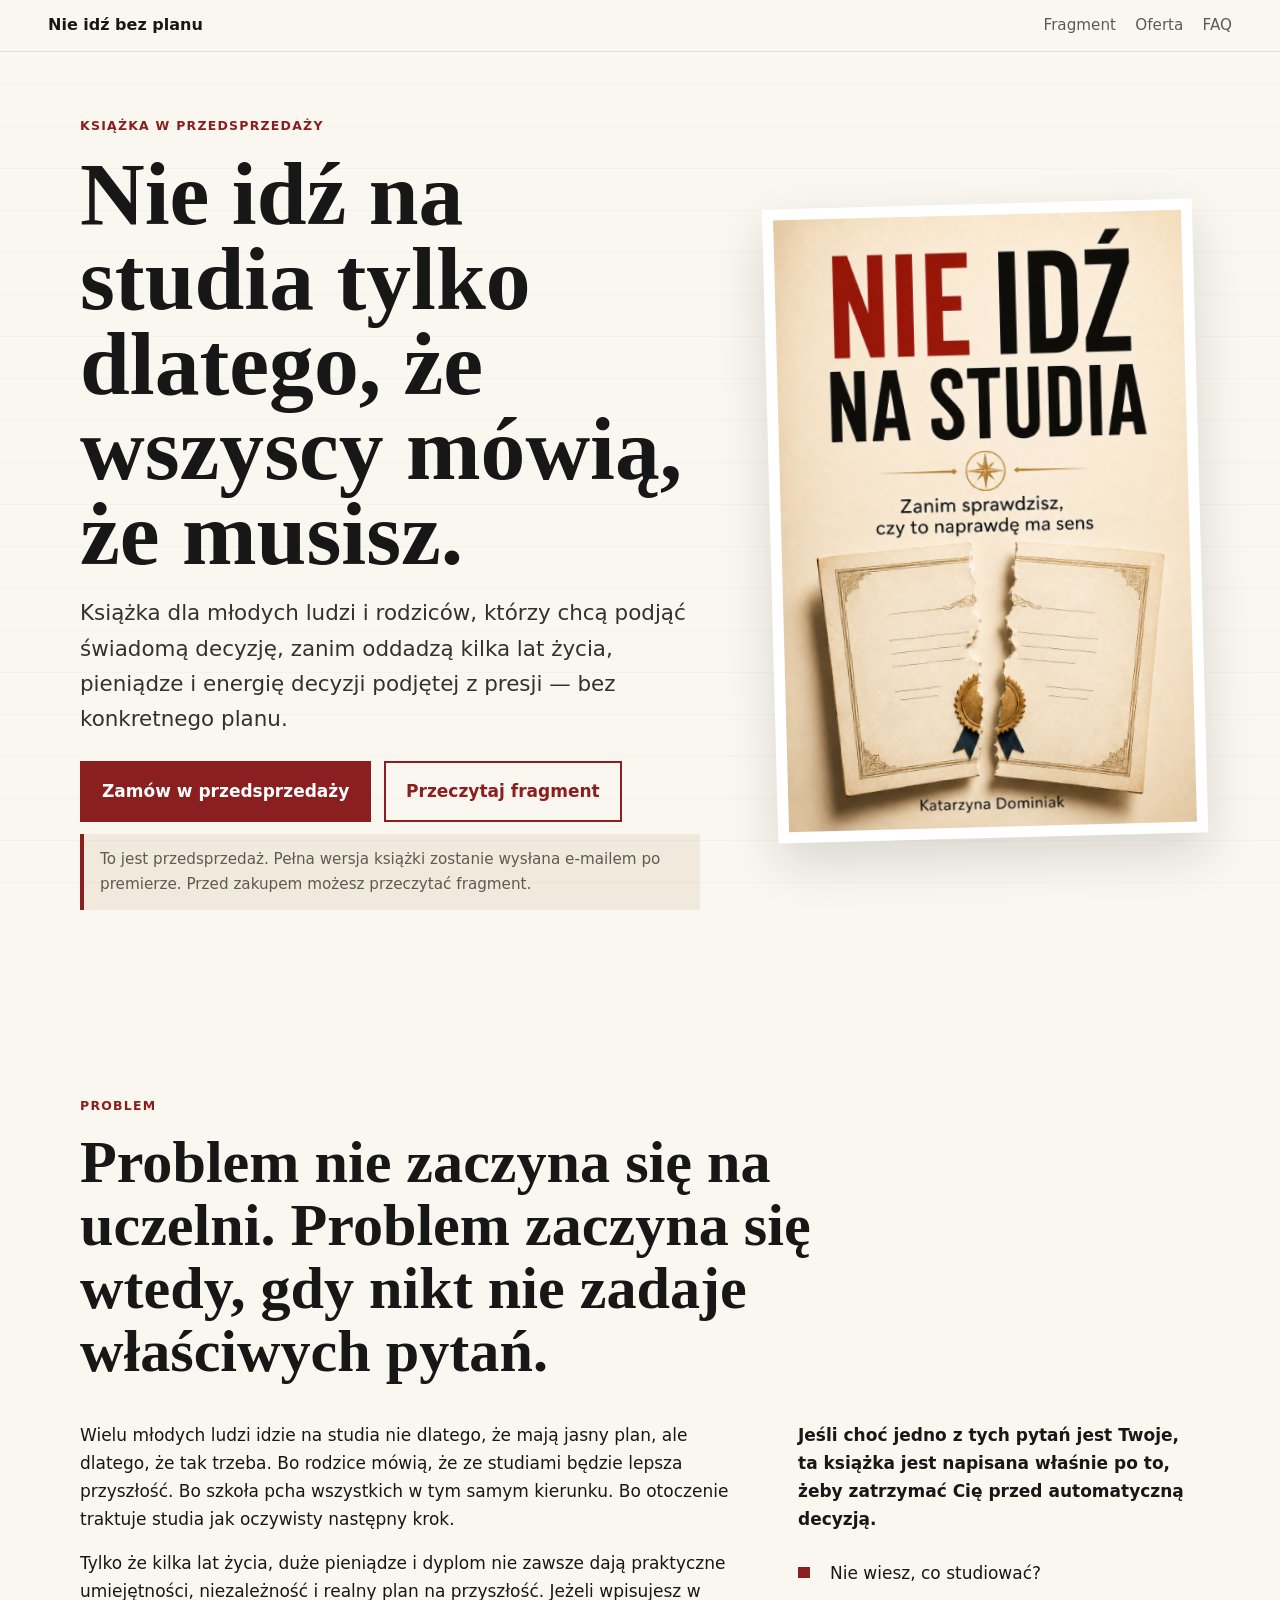
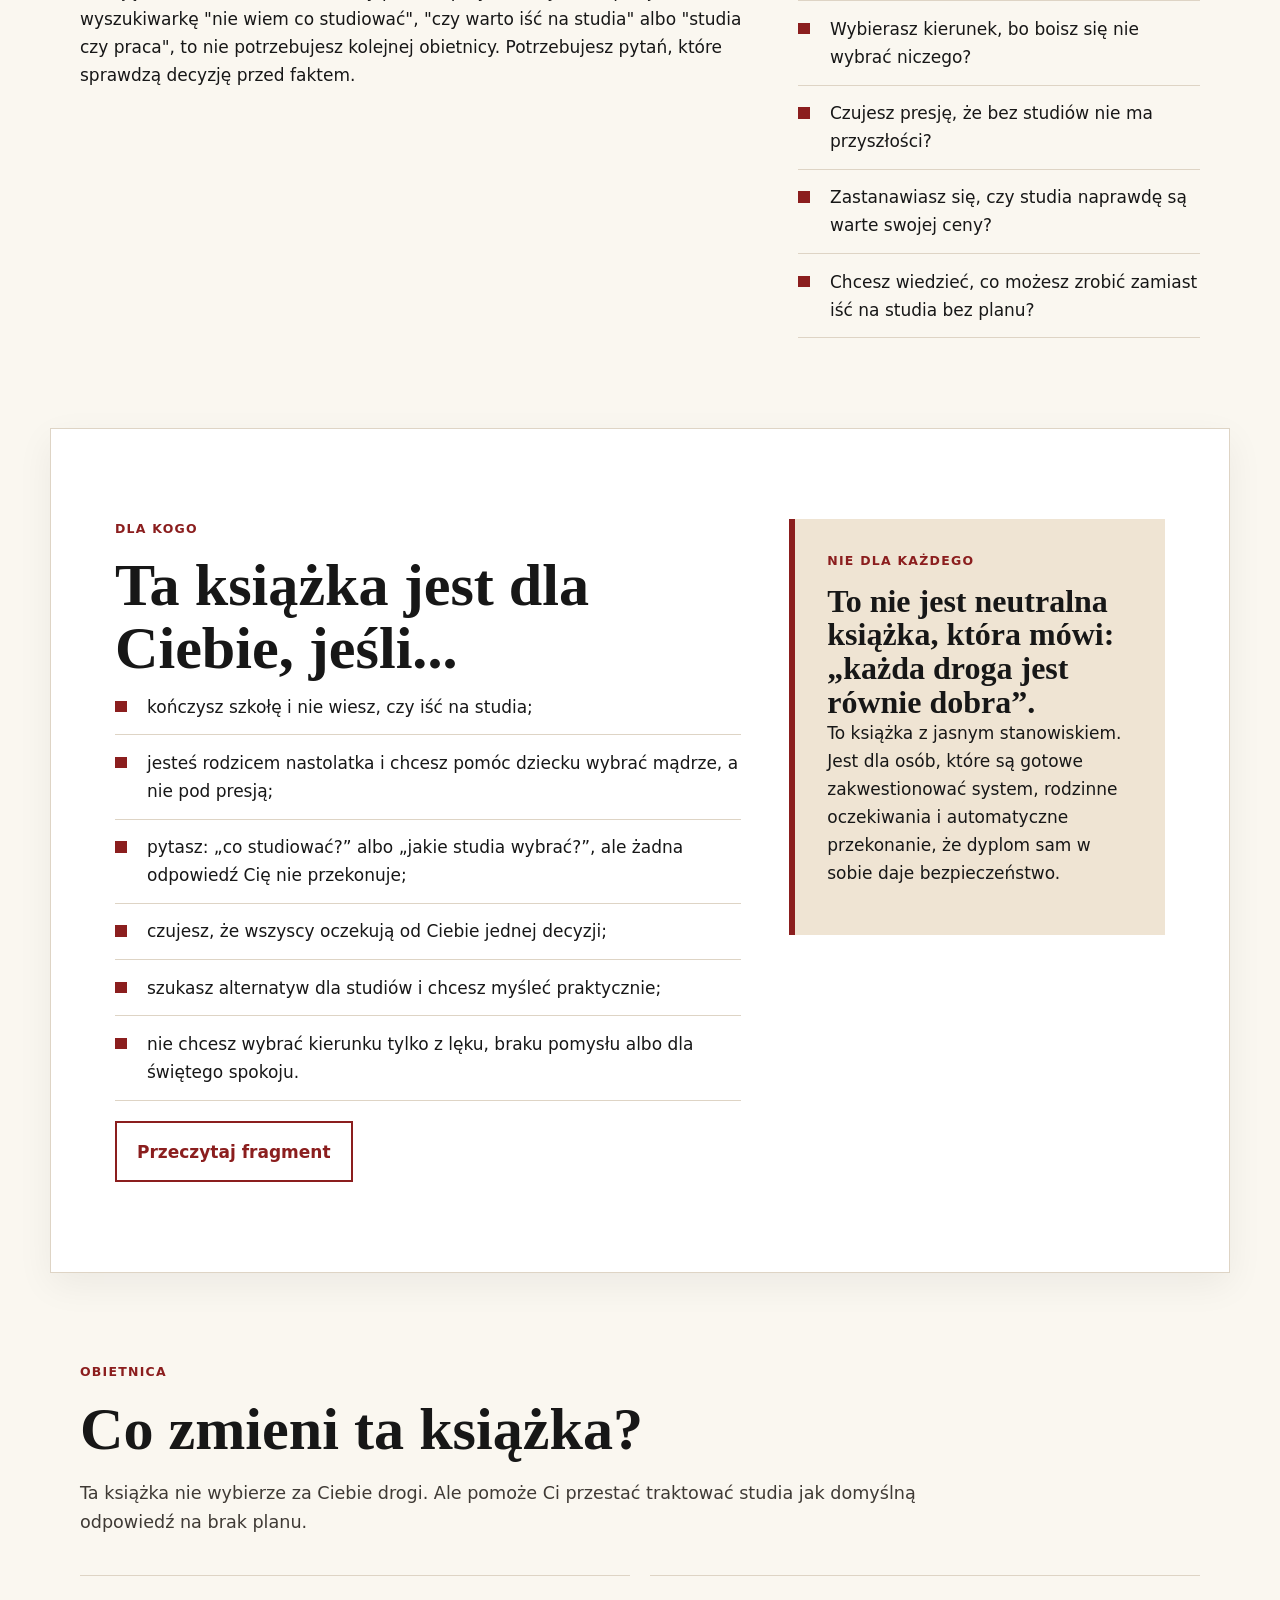
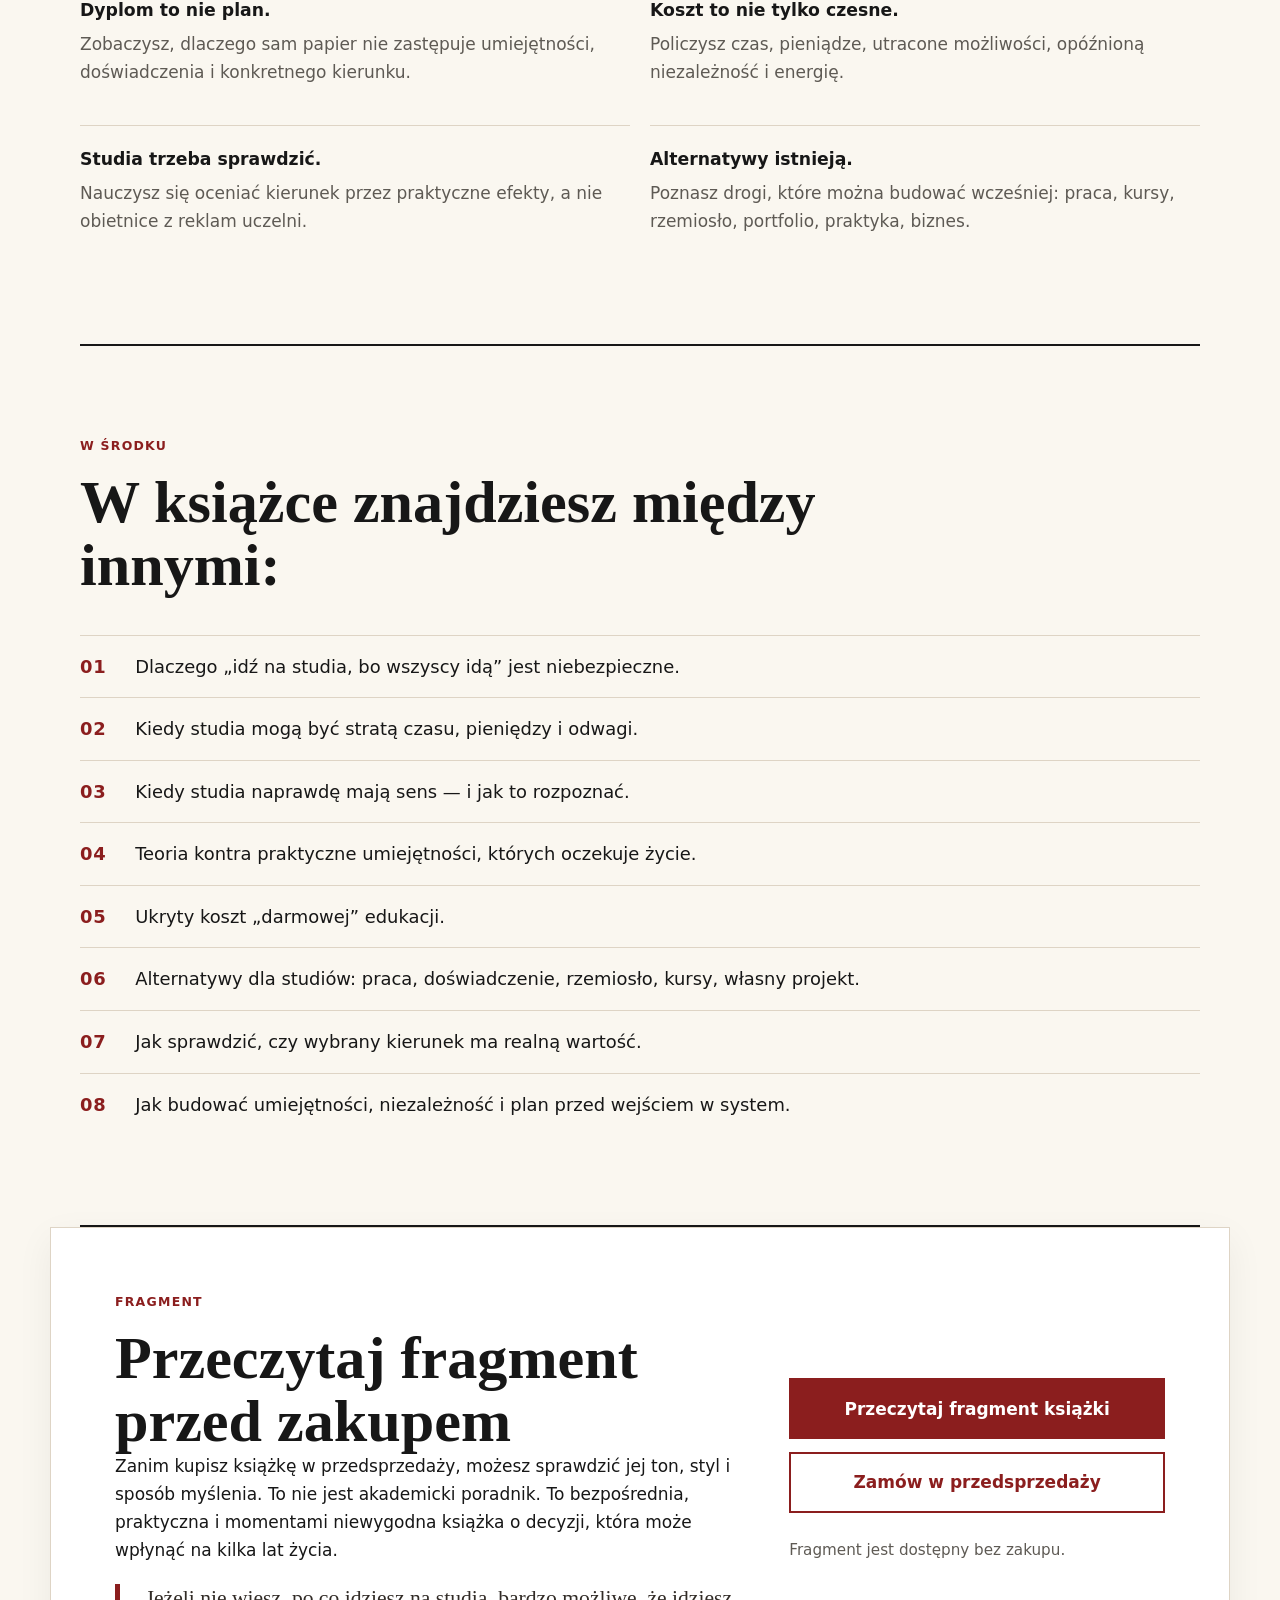
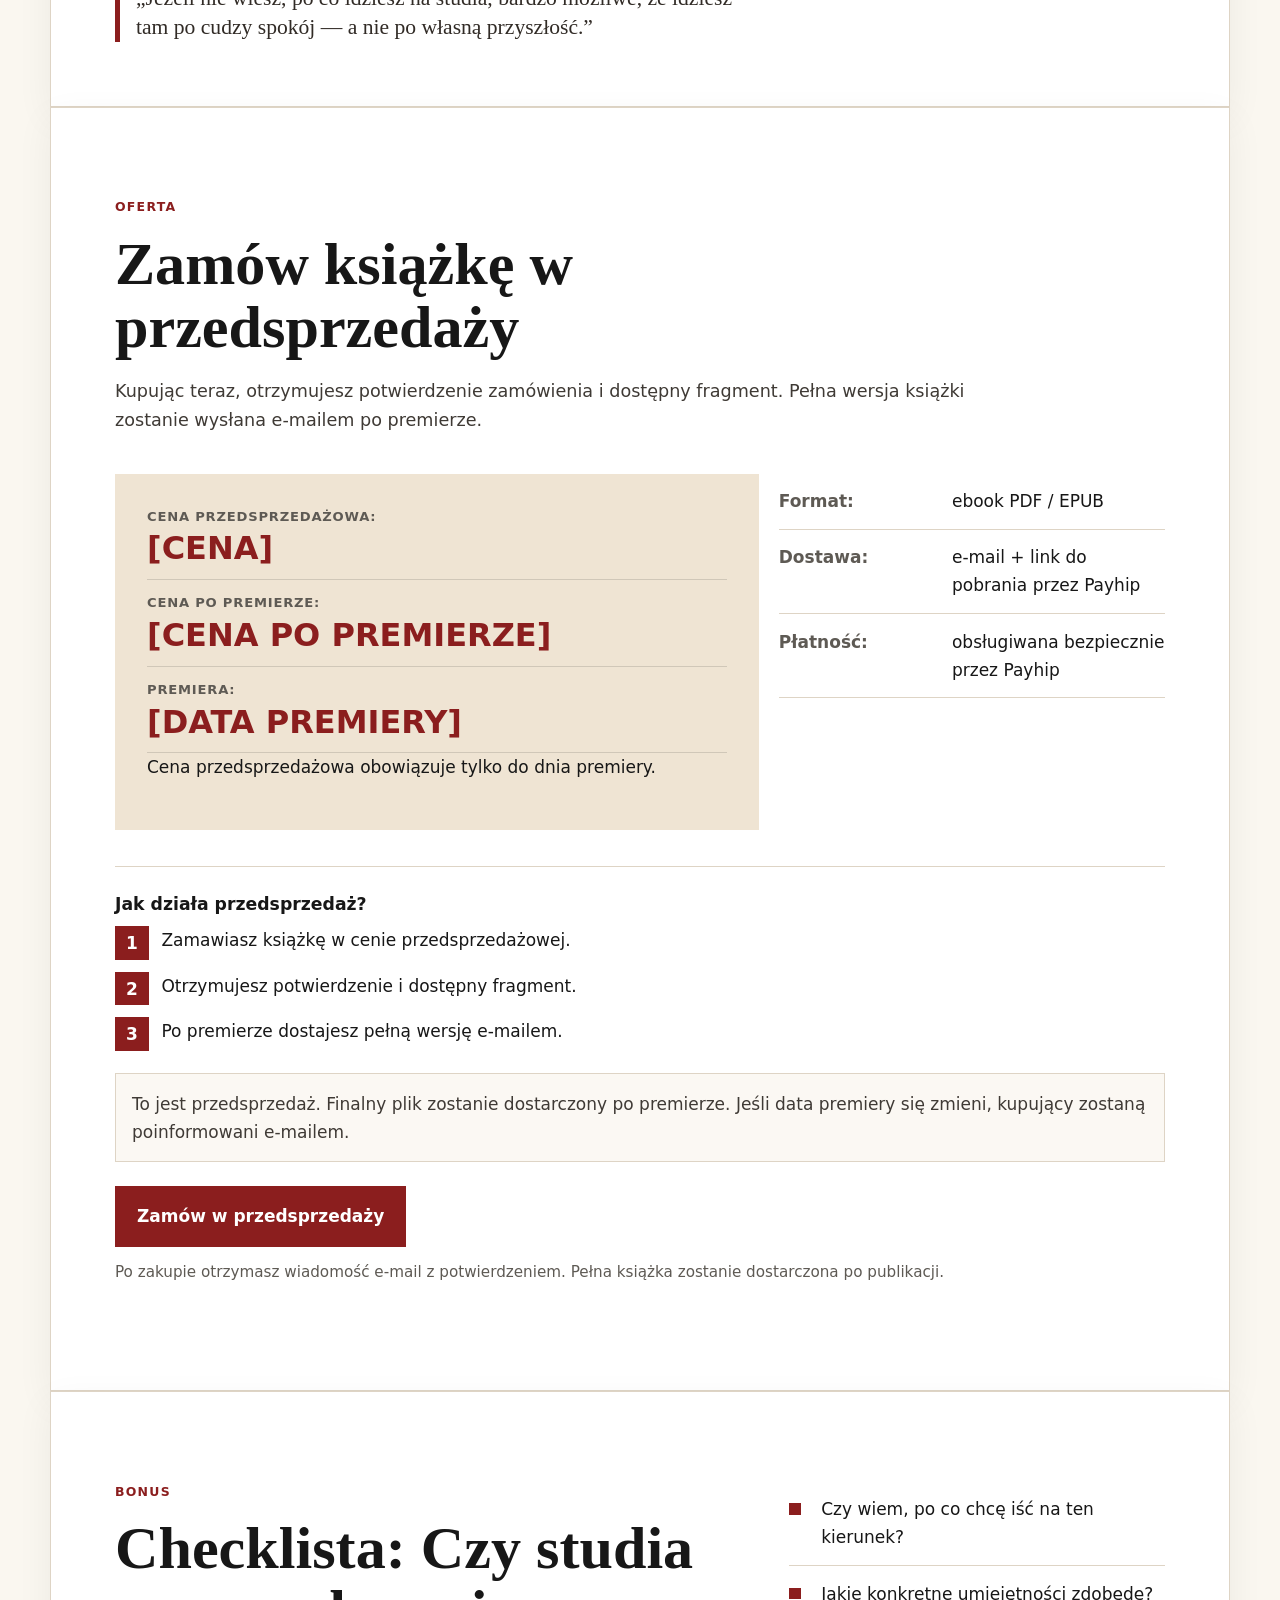
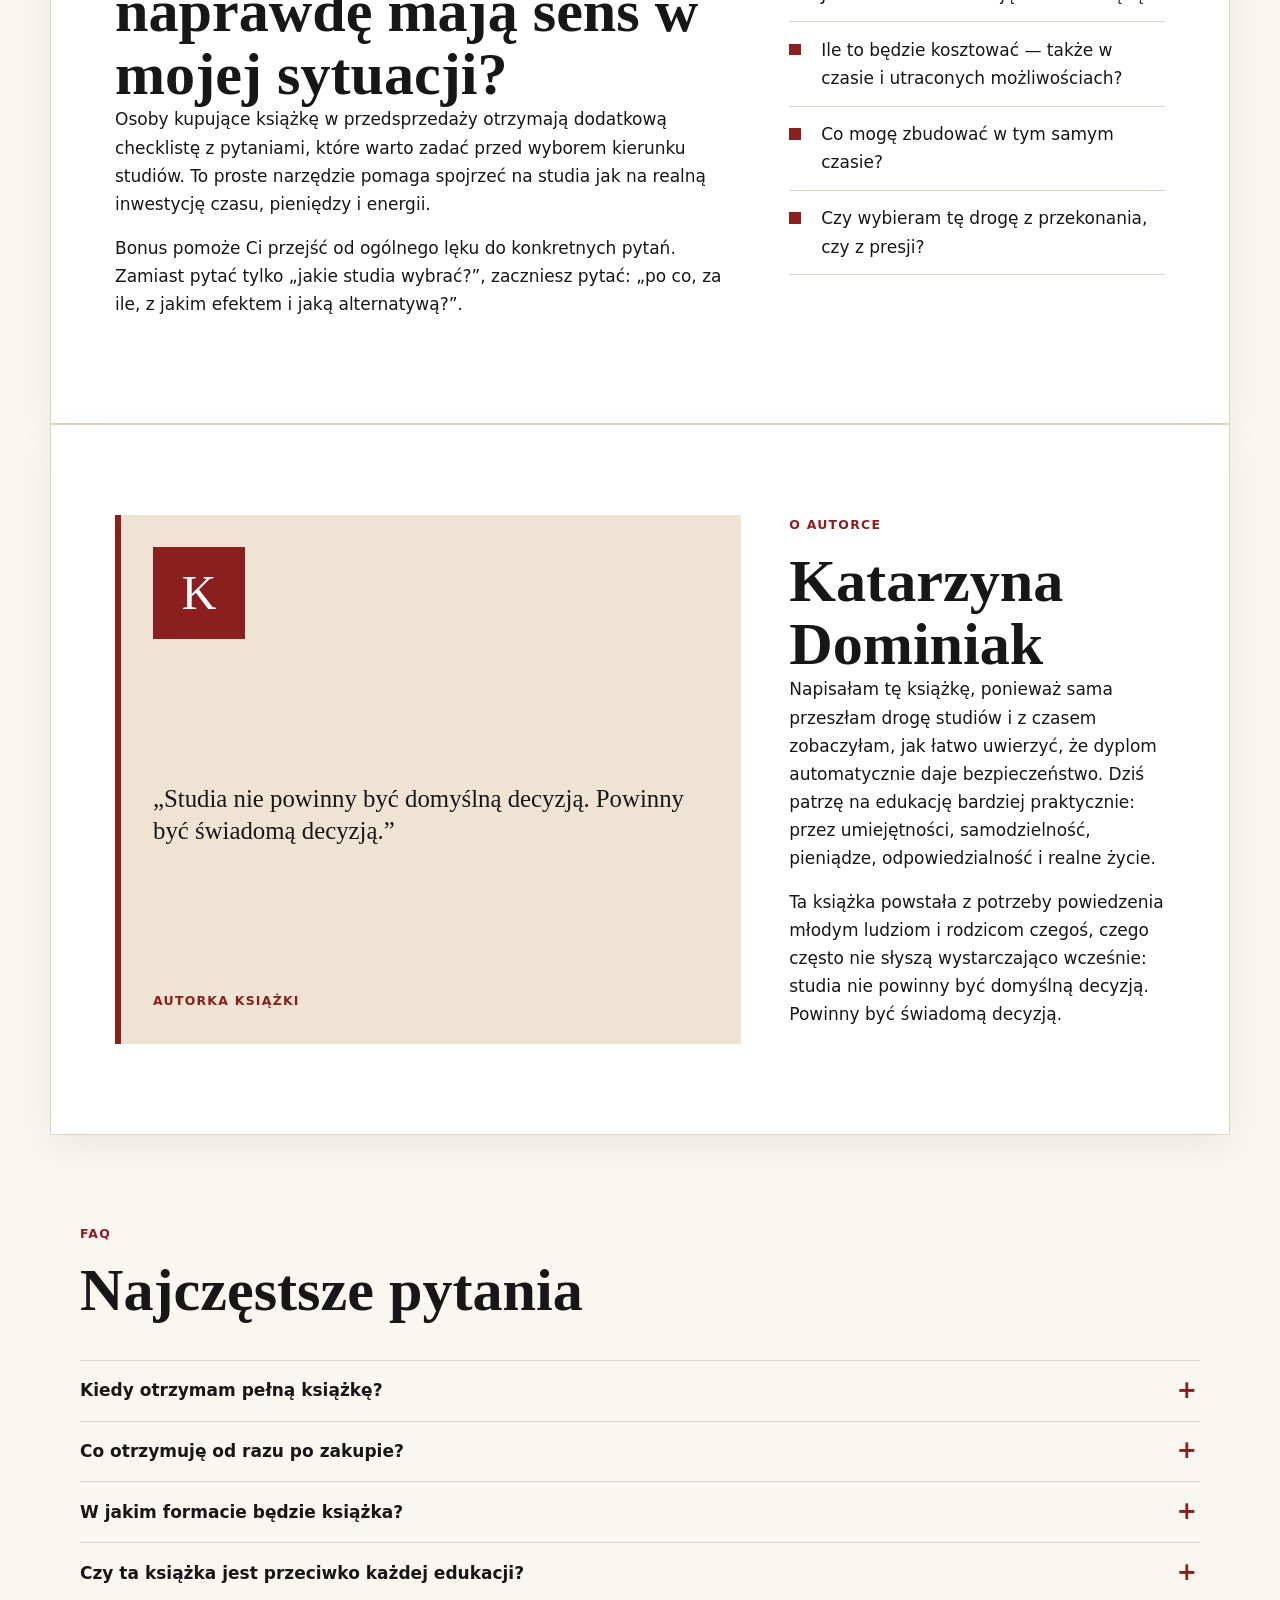
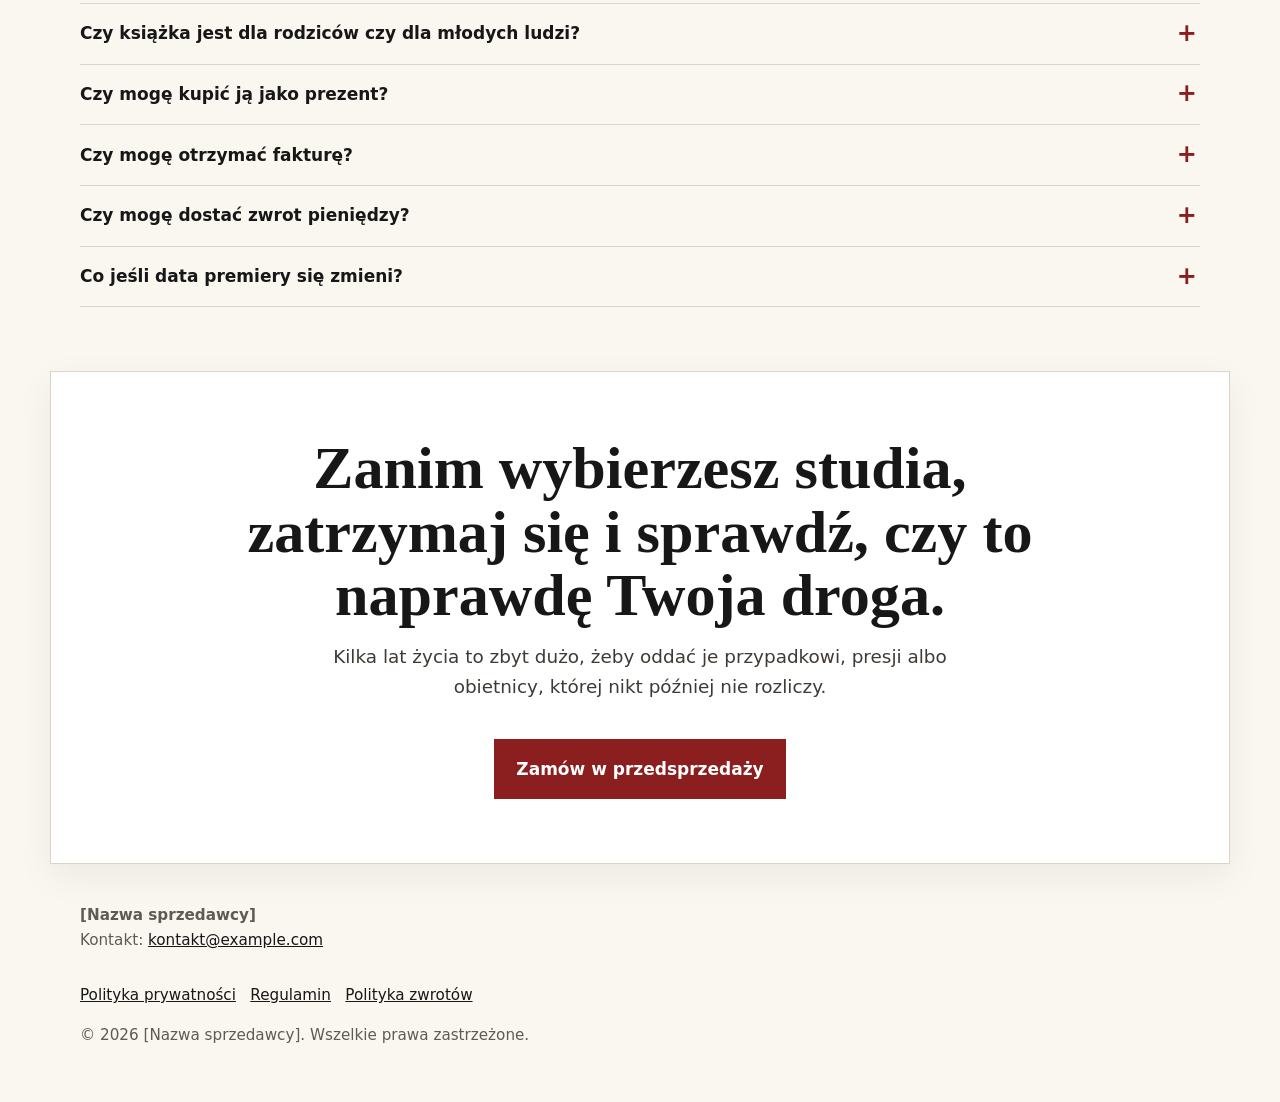
==== index.html @ 85f53e17 "Initial commit" ====
<!doctype html>
<html lang="pl">
  <head>
    <meta charset="utf-8">
    <meta name="viewport" content="width=device-width, initial-scale=1">
    <title>Nie idź na studia bez planu — książka dla maturzystów, młodych ludzi i rodziców</title>
    <meta name="description" content="Książka dla osób, które zastanawiają się, czy warto iść na studia, co studiować i jak nie podjąć decyzji pod presją. Przeczytaj fragment i zamów w przedsprzedaży.">
    <meta name="keywords" content="czy warto iść na studia, czy studia mają sens, nie idź na studia, co studiować, nie wiem co studiować, alternatywy dla studiów, studia czy praca, książka dla maturzysty, książka dla rodziców nastolatka, wybór studiów, presja na studia">
    <meta property="og:type" content="website">
    <meta property="og:title" content="Nie idź na studia tylko dlatego, że wszyscy mówią, że musisz.">
    <meta property="og:description" content="Przedsprzedaż książki o świadomym wyborze studiów, praktycznych umiejętnościach, kosztach i alternatywach.">
    <meta property="og:image" content="assets/social-preview-placeholder.svg">
    <meta property="og:locale" content="pl_PL">
    <meta name="twitter:card" content="summary_large_image">
    <meta name="twitter:title" content="Nie idź na studia bez planu">
    <meta name="twitter:description" content="Książka dla osób, które nie wiedzą, co studiować, i chcą podjąć świadomą decyzję.">
    <meta name="twitter:image" content="assets/social-preview-placeholder.svg">
    <link rel="stylesheet" href="styles.css">
  </head>
  <body>
    <header class="site-header" aria-label="Główna nawigacja">
      <a class="brand" href="#top">Nie idź bez planu</a>
      <nav class="nav">
        <a href="#fragment">Fragment</a>
        <a href="#oferta">Oferta</a>
        <a href="#faq">FAQ</a>
      </nav>
    </header>

    <main id="top">
      <section class="hero section">
        <div class="hero__content">
          <p class="eyebrow">Książka w przedsprzedaży</p>
          <h1>Nie idź na studia tylko dlatego, że wszyscy mówią, że musisz.</h1>
          <p class="hero__lead">Książka dla młodych ludzi i rodziców, którzy chcą podjąć świadomą decyzję, zanim oddadzą kilka lat życia, pieniądze i energię decyzji podjętej z presji — bez konkretnego planu.</p>
          <div class="button-row">
            <a class="button button--primary" href="https://payhip.com/b/IubtB" target="_blank" rel="noopener noreferrer">Zamów w przedsprzedaży</a>
            <a class="button button--secondary" href="assets/preview-placeholder.txt">Przeczytaj fragment</a>
          </div>
          <p class="small-note hero-note">To jest przedsprzedaż. Pełna wersja książki zostanie wysłana e-mailem po premierze. Przed zakupem możesz przeczytać fragment.</p>
        </div>
        <div class="hero__cover" aria-label="Okładka książki">
          <img src="resources/cover.png" alt="Okładka książki Nie idź na studia bez planu" width="520" height="720">
        </div>
      </section>

      <section class="section problem">
        <div class="section-heading">
          <p class="eyebrow">Problem</p>
          <h2>Problem nie zaczyna się na uczelni. Problem zaczyna się wtedy, gdy nikt nie zadaje właściwych pytań.</h2>
        </div>
        <div class="two-column">
          <div>
            <p>Wielu młodych ludzi idzie na studia nie dlatego, że mają jasny plan, ale dlatego, że tak trzeba. Bo rodzice mówią, że ze studiami będzie lepsza przyszłość. Bo szkoła pcha wszystkich w tym samym kierunku. Bo otoczenie traktuje studia jak oczywisty następny krok.</p>
            <p>Tylko że kilka lat życia, duże pieniądze i dyplom nie zawsze dają praktyczne umiejętności, niezależność i realny plan na przyszłość. Jeżeli wpisujesz w wyszukiwarkę "nie wiem co studiować", "czy warto iść na studia" albo "studia czy praca", to nie potrzebujesz kolejnej obietnicy. Potrzebujesz pytań, które sprawdzą decyzję przed faktem.</p>
          </div>
          <div class="question-panel">
            <p>Jeśli choć jedno z tych pytań jest Twoje, ta książka jest napisana właśnie po to, żeby zatrzymać Cię przed automatyczną decyzją.</p>
            <ul class="check-list">
              <li>Nie wiesz, co studiować?</li>
              <li>Wybierasz kierunek, bo boisz się nie wybrać niczego?</li>
              <li>Czujesz presję, że bez studiów nie ma przyszłości?</li>
              <li>Zastanawiasz się, czy studia naprawdę są warte swojej ceny?</li>
              <li>Chcesz wiedzieć, co możesz zrobić zamiast iść na studia bez planu?</li>
            </ul>
          </div>
        </div>
      </section>

      <section class="section split-band" id="dla-kogo">
        <div>
          <p class="eyebrow">Dla kogo</p>
          <h2>Ta książka jest dla Ciebie, jeśli...</h2>
          <ul class="feature-list">
            <li>kończysz szkołę i nie wiesz, czy iść na studia;</li>
            <li>jesteś rodzicem nastolatka i chcesz pomóc dziecku wybrać mądrze, a nie pod presją;</li>
            <li>pytasz: „co studiować?” albo „jakie studia wybrać?”, ale żadna odpowiedź Cię nie przekonuje;</li>
            <li>czujesz, że wszyscy oczekują od Ciebie jednej decyzji;</li>
            <li>szukasz alternatyw dla studiów i chcesz myśleć praktycznie;</li>
            <li>nie chcesz wybrać kierunku tylko z lęku, braku pomysłu albo dla świętego spokoju.</li>
          </ul>
          <a class="button button--secondary inline-cta" href="assets/preview-placeholder.txt">Przeczytaj fragment</a>
        </div>
        <aside class="statement-box">
          <p class="eyebrow">Nie dla każdego</p>
          <h3>To nie jest neutralna książka, która mówi: „każda droga jest równie dobra”.</h3>
          <p>To książka z jasnym stanowiskiem. Jest dla osób, które są gotowe zakwestionować system, rodzinne oczekiwania i automatyczne przekonanie, że dyplom sam w sobie daje bezpieczeństwo.</p>
        </aside>
      </section>

      <section class="section">
        <div class="section-heading">
          <p class="eyebrow">Obietnica</p>
          <h2>Co zmieni ta książka?</h2>
          <p>Ta książka nie wybierze za Ciebie drogi. Ale pomoże Ci przestać traktować studia jak domyślną odpowiedź na brak planu.</p>
        </div>
        <div class="outcomes-grid">
          <div class="outcome"><strong>Dyplom to nie plan.</strong><span>Zobaczysz, dlaczego sam papier nie zastępuje umiejętności, doświadczenia i konkretnego kierunku.</span></div>
          <div class="outcome"><strong>Koszt to nie tylko czesne.</strong><span>Policzysz czas, pieniądze, utracone możliwości, opóźnioną niezależność i energię.</span></div>
          <div class="outcome"><strong>Studia trzeba sprawdzić.</strong><span>Nauczysz się oceniać kierunek przez praktyczne efekty, a nie obietnice z reklam uczelni.</span></div>
          <div class="outcome"><strong>Alternatywy istnieją.</strong><span>Poznasz drogi, które można budować wcześniej: praca, kursy, rzemiosło, portfolio, praktyka, biznes.</span></div>
        </div>
      </section>

      <section class="section toc-section">
        <div class="section-heading">
          <p class="eyebrow">W środku</p>
          <h2>W książce znajdziesz między innymi:</h2>
        </div>
        <ol class="toc-list">
          <li>Dlaczego „idź na studia, bo wszyscy idą” jest niebezpieczne.</li>
          <li>Kiedy studia mogą być stratą czasu, pieniędzy i odwagi.</li>
          <li>Kiedy studia naprawdę mają sens — i jak to rozpoznać.</li>
          <li>Teoria kontra praktyczne umiejętności, których oczekuje życie.</li>
          <li>Ukryty koszt „darmowej” edukacji.</li>
          <li>Alternatywy dla studiów: praca, doświadczenie, rzemiosło, kursy, własny projekt.</li>
          <li>Jak sprawdzić, czy wybrany kierunek ma realną wartość.</li>
          <li>Jak budować umiejętności, niezależność i plan przed wejściem w system.</li>
        </ol>
      </section>

      <section class="section preview" id="fragment">
        <div class="preview__text">
          <p class="eyebrow">Fragment</p>
          <h2>Przeczytaj fragment przed zakupem</h2>
          <p>Zanim kupisz książkę w przedsprzedaży, możesz sprawdzić jej ton, styl i sposób myślenia. To nie jest akademicki poradnik. To bezpośrednia, praktyczna i momentami niewygodna książka o decyzji, która może wpłynąć na kilka lat życia.</p>
          <blockquote>
            „Jeżeli nie wiesz, po co idziesz na studia, bardzo możliwe, że idziesz tam po cudzy spokój — a nie po własną przyszłość.”
          </blockquote>
        </div>
        <div class="preview__action">
          <a class="button button--primary" href="assets/preview-placeholder.txt">Przeczytaj fragment książki</a>
          <a class="button button--secondary" href="https://payhip.com/b/IubtB" target="_blank" rel="noopener noreferrer">Zamów w przedsprzedaży</a>
          <p class="small-note">Fragment jest dostępny bez zakupu.</p>
        </div>
      </section>

      <section class="section offer" id="oferta">
        <div class="section-heading">
          <p class="eyebrow">Oferta</p>
          <h2>Zamów książkę w przedsprzedaży</h2>
          <p>Kupując teraz, otrzymujesz potwierdzenie zamówienia i dostępny fragment. Pełna wersja książki zostanie wysłana e-mailem po premierze.</p>
        </div>
        <div class="offer-grid">
          <div class="price-panel">
            <!-- TODO: Replace price placeholders before paid traffic or public launch. -->
            <!-- TODO: Replace publication date placeholder before public launch. -->
            <div class="price-row"><span>Cena przedsprzedażowa:</span><strong>[CENA]</strong></div>
            <div class="price-row"><span>Cena po premierze:</span><strong>[CENA PO PREMIERZE]</strong></div>
            <div class="price-row"><span>Premiera:</span><strong>[DATA PREMIERY]</strong></div>
            <p>Cena przedsprzedażowa obowiązuje tylko do dnia premiery.</p>
          </div>
          <dl class="details-list">
            <div><dt>Format:</dt><dd>ebook PDF / EPUB</dd></div>
            <div><dt>Dostawa:</dt><dd>e-mail + link do pobrania przez Payhip</dd></div>
            <div><dt>Płatność:</dt><dd>obsługiwana bezpiecznie przez Payhip</dd></div>
          </dl>
        </div>
        <div class="presale-steps" aria-label="Jak działa przedsprzedaż">
          <h3>Jak działa przedsprzedaż?</h3>
          <ol>
            <li>Zamawiasz książkę w cenie przedsprzedażowej.</li>
            <li>Otrzymujesz potwierdzenie i dostępny fragment.</li>
            <li>Po premierze dostajesz pełną wersję e-mailem.</li>
          </ol>
        </div>
        <p class="transparency-note">To jest przedsprzedaż. Finalny plik zostanie dostarczony po premierze. Jeśli data premiery się zmieni, kupujący zostaną poinformowani e-mailem.</p>
        <a class="button button--primary button--wide" href="https://payhip.com/b/IubtB" target="_blank" rel="noopener noreferrer">Zamów w przedsprzedaży</a>
        <p class="small-note">Po zakupie otrzymasz wiadomość e-mail z potwierdzeniem. Pełna książka zostanie dostarczona po publikacji.</p>
      </section>

      <section class="section bonus">
        <div>
          <p class="eyebrow">Bonus</p>
          <h2>Checklista: Czy studia naprawdę mają sens w mojej sytuacji?</h2>
          <p>Osoby kupujące książkę w przedsprzedaży otrzymają dodatkową checklistę z pytaniami, które warto zadać przed wyborem kierunku studiów. To proste narzędzie pomaga spojrzeć na studia jak na realną inwestycję czasu, pieniędzy i energii.</p>
          <p>Bonus pomoże Ci przejść od ogólnego lęku do konkretnych pytań. Zamiast pytać tylko „jakie studia wybrać?”, zaczniesz pytać: „po co, za ile, z jakim efektem i jaką alternatywą?”.</p>
        </div>
        <ul class="check-list">
          <li>Czy wiem, po co chcę iść na ten kierunek?</li>
          <li>Jakie konkretne umiejętności zdobędę?</li>
          <li>Ile to będzie kosztować — także w czasie i utraconych możliwościach?</li>
          <li>Co mogę zbudować w tym samym czasie?</li>
          <li>Czy wybieram tę drogę z przekonania, czy z presji?</li>
        </ul>
      </section>

      <section class="section author">
        <aside class="author-card">
          <div class="author-mark" aria-hidden="true">K</div>
          <p>„Studia nie powinny być domyślną decyzją. Powinny być świadomą decyzją.”</p>
          <span>Autorka książki</span>
        </aside>
        <div>
          <p class="eyebrow">O autorce</p>
          <h2>Katarzyna Dominiak</h2>
          <p>Napisałam tę książkę, ponieważ sama przeszłam drogę studiów i z czasem zobaczyłam, jak łatwo uwierzyć, że dyplom automatycznie daje bezpieczeństwo. Dziś patrzę na edukację bardziej praktycznie: przez umiejętności, samodzielność, pieniądze, odpowiedzialność i realne życie.</p>
          <p>Ta książka powstała z potrzeby powiedzenia młodym ludziom i rodzicom czegoś, czego często nie słyszą wystarczająco wcześnie: studia nie powinny być domyślną decyzją. Powinny być świadomą decyzją.</p>
        </div>
      </section>

      <section class="section faq" id="faq">
        <div class="section-heading">
          <p class="eyebrow">FAQ</p>
          <h2>Najczęstsze pytania</h2>
        </div>
        <div class="faq-list">
          <div class="faq-item">
            <button class="faq-question" type="button" aria-expanded="false">Kiedy otrzymam pełną książkę?</button>
            <div class="faq-answer"><p>Pełna wersja książki zostanie wysłana e-mailem po premierze: [DATA PREMIERY]. Jeśli termin się zmieni, kupujący zostaną poinformowani e-mailem.</p></div>
          </div>
          <div class="faq-item">
            <button class="faq-question" type="button" aria-expanded="false">Co otrzymuję od razu po zakupie?</button>
            <div class="faq-answer"><p>Po zakupie otrzymasz potwierdzenie zamówienia oraz dostęp do dostępnego fragmentu lub plik potwierdzający przedsprzedaż. Pełna wersja zostanie dostarczona po premierze.</p></div>
          </div>
          <div class="faq-item">
            <button class="faq-question" type="button" aria-expanded="false">W jakim formacie będzie książka?</button>
            <div class="faq-answer"><p>Planowany format to ebook PDF. Możliwy jest również format EPUB — do potwierdzenia przed premierą.</p></div>
          </div>
          <div class="faq-item">
            <button class="faq-question" type="button" aria-expanded="false">Czy ta książka jest przeciwko każdej edukacji?</button>
            <div class="faq-answer"><p>Nie. To książka przeciwko automatycznej decyzji, presji i wierze, że dyplom sam w sobie rozwiązuje problem przyszłości. Edukacja ma sens wtedy, gdy prowadzi do konkretnego celu, umiejętności i planu.</p></div>
          </div>
          <div class="faq-item">
            <button class="faq-question" type="button" aria-expanded="false">Czy książka jest dla rodziców czy dla młodych ludzi?</button>
            <div class="faq-answer"><p>Dla jednych i drugich. Młodym pomaga zadać właściwe pytania przed wyborem kierunku. Rodzicom pomaga spojrzeć na studia nie tylko przez prestiż i bezpieczeństwo, ale też przez koszt, czas i praktyczne efekty.</p></div>
          </div>
          <div class="faq-item">
            <button class="faq-question" type="button" aria-expanded="false">Czy mogę kupić ją jako prezent?</button>
            <div class="faq-answer"><p>Tak. Po zakupie możesz przekazać książkę osobie, dla której ją kupujesz, zgodnie z zasadami sprzedaży i licencją opisanymi w regulaminie.</p></div>
          </div>
          <div class="faq-item">
            <button class="faq-question" type="button" aria-expanded="false">Czy mogę otrzymać fakturę?</button>
            <div class="faq-answer"><p>Tak, jeśli sprzedaż będzie prowadzona przez firmę. Szczegóły faktury zostaną opisane przy płatności lub w wiadomości po zakupie. TODO: uzupełnić dane sprzedawcy i procedurę faktur.</p></div>
          </div>
          <div class="faq-item">
            <button class="faq-question" type="button" aria-expanded="false">Czy mogę dostać zwrot pieniędzy?</button>
            <div class="faq-answer"><p>Zasady zwrotów są opisane w <a href="refund.html">polityce zwrotów</a>. Ponieważ jest to produkt cyfrowy w przedsprzedaży, warunki powinny być jasno widoczne przed zakupem. TODO: potwierdzić finalną politykę zwrotów przed publikacją.</p></div>
          </div>
          <div class="faq-item">
            <button class="faq-question" type="button" aria-expanded="false">Co jeśli data premiery się zmieni?</button>
            <div class="faq-answer"><p>Kupujący zostaną poinformowani e-mailem o zmianie terminu. Jeśli zmiana będzie istotna, zastosowanie będą miały zasady opisane w polityce zwrotów.</p></div>
          </div>
        </div>
      </section>

      <section class="section final-cta">
        <h2>Zanim wybierzesz studia, zatrzymaj się i sprawdź, czy to naprawdę Twoja droga.</h2>
        <p>Kilka lat życia to zbyt dużo, żeby oddać je przypadkowi, presji albo obietnicy, której nikt później nie rozliczy.</p>
        <a class="button button--primary" href="https://payhip.com/b/IubtB" target="_blank" rel="noopener noreferrer">Zamów w przedsprzedaży</a>
      </section>
    </main>

    <footer class="site-footer">
      <div>
        <!-- TODO: Replace seller name before launch. -->
        <!-- TODO: Replace contact email before launch. -->
        <!-- TODO: Replace price placeholders before paid traffic or public launch. -->
        <!-- TODO: Replace publication date placeholder before public launch. -->
        <!-- TODO: Confirm final legal text before public launch. -->
        <strong>[Nazwa sprzedawcy]</strong>
        <p>Kontakt: <a href="mailto:kontakt@example.com">kontakt@example.com</a></p>
      </div>
      <nav aria-label="Linki prawne">
        <a href="privacy.html">Polityka prywatności</a>
        <a href="terms.html">Regulamin</a>
        <a href="refund.html">Polityka zwrotów</a>
      </nav>
      <p>&copy; 2026 [Nazwa sprzedawcy]. Wszelkie prawa zastrzeżone.</p>
    </footer>

    <script src="script.js"></script>
  </body>
</html>
---- styles.css ----
:root {
  --bg: #faf7f0;
  --paper: #ffffff;
  --ink: #171717;
  --muted: #5e5a54;
  --line: #ded4c5;
  --accent: #8b1e1e;
  --accent-dark: #641414;
  --gold: #b88a44;
  --soft: #efe4d3;
  --shadow: 0 26px 70px rgba(23, 23, 23, 0.16);
  --section-y: clamp(3.5rem, 7vw, 6rem);
  --card-x: clamp(1.25rem, 5vw, 4.5rem);
}

* {
  box-sizing: border-box;
}

html {
  scroll-behavior: smooth;
  scroll-padding-top: 86px;
}

body {
  margin: 0;
  overflow-x: hidden;
  background: var(--bg);
  color: var(--ink);
  font-family: Inter, ui-sans-serif, system-ui, -apple-system, BlinkMacSystemFont, "Segoe UI", sans-serif;
  font-size: 17px;
  line-height: 1.65;
}

body::before {
  content: "";
  position: fixed;
  inset: 0;
  pointer-events: none;
  background-image: linear-gradient(rgba(23, 23, 23, 0.025) 1px, transparent 1px);
  background-size: 100% 42px;
}

a {
  color: inherit;
}

a:focus-visible,
button:focus-visible {
  outline: 3px solid var(--gold);
  outline-offset: 4px;
}

img {
  display: block;
  max-width: 100%;
  height: auto;
}

h1,
h2,
h3 {
  margin: 0;
  font-family: Georgia, "Times New Roman", serif;
  line-height: 1.05;
  letter-spacing: 0;
}

h1 {
  max-width: 850px;
  font-size: clamp(2.85rem, 7.4vw, 6.25rem);
}

.hero h1 {
  font-size: clamp(3.2rem, 7vw, 7rem);
  line-height: 0.95;
}

h2 {
  max-width: 880px;
  font-size: clamp(2rem, 4.7vw, 3.85rem);
}

h3 {
  font-size: clamp(1.35rem, 3vw, 2rem);
}

p {
  margin: 0 0 1rem;
  overflow-wrap: break-word;
}

.site-header {
  position: sticky;
  top: 0;
  z-index: 10;
  display: flex;
  align-items: center;
  justify-content: space-between;
  gap: 0.8rem;
  padding: 0.78rem clamp(1rem, 4vw, 3rem);
  border-bottom: 1px solid rgba(23, 23, 23, 0.1);
  background: rgba(250, 247, 240, 0.96);
  backdrop-filter: blur(12px);
}

.brand {
  flex: 0 0 auto;
  max-width: min(52vw, 260px);
  font-size: clamp(0.9rem, 3.5vw, 1rem);
  font-weight: 800;
  text-decoration: none;
  white-space: nowrap;
}

.nav {
  display: flex;
  gap: clamp(0.65rem, 2.2vw, 1.2rem);
  min-width: 0;
  max-width: 100%;
  overflow-x: auto;
  color: var(--muted);
  font-size: clamp(0.82rem, 2.4vw, 0.95rem);
  scrollbar-width: none;
}

.nav a {
  flex: 0 0 auto;
  text-decoration: none;
}

.nav a:hover,
.nav a:focus-visible {
  color: var(--accent);
}

.section {
  width: min(1120px, calc(100% - 2rem));
  margin: 0 auto;
  padding: var(--section-y) 0;
}

.hero {
  display: grid;
  gap: clamp(2rem, 5vw, 4.5rem);
  min-height: calc(92svh - 68px);
  align-items: center;
  padding-top: clamp(2.4rem, 6vw, 4rem);
  padding-bottom: clamp(3rem, 7vw, 5rem);
}

.hero__lead {
  max-width: 720px;
  margin-top: 1.2rem;
  font-size: clamp(1.08rem, 2vw, 1.34rem);
  color: #34302c;
}

.hero__cover {
  justify-self: center;
  width: min(78vw, 390px);
  padding: 0.7rem;
  background: var(--paper);
  box-shadow: 0 20px 48px rgba(23, 23, 23, 0.14);
  transform: rotate(-1.5deg);
}

.eyebrow {
  margin-bottom: 0.85rem;
  color: var(--accent);
  font-size: 0.78rem;
  font-weight: 850;
  letter-spacing: 0.1em;
  text-transform: uppercase;
}

.button-row,
.preview__action {
  display: flex;
  flex-direction: column;
  gap: 0.8rem;
  margin-top: 1.5rem;
}

.button {
  display: inline-flex;
  width: 100%;
  min-height: 54px;
  align-items: center;
  justify-content: center;
  padding: 0.9rem 1.25rem;
  border: 2px solid var(--accent);
  font-weight: 850;
  text-align: center;
  text-decoration: none;
  overflow-wrap: anywhere;
  transition: transform 160ms ease, background-color 160ms ease, border-color 160ms ease, color 160ms ease;
}

.button:hover {
  transform: translateY(-2px);
}

.button--primary {
  background: var(--accent);
  color: #fff;
}

.button--primary:hover {
  background: var(--accent-dark);
  border-color: var(--accent-dark);
}

.button--secondary {
  background: transparent;
  color: var(--accent);
}

.button--secondary:hover {
  background: var(--soft);
}

.button--wide {
  width: 100%;
  margin-top: 1.5rem;
}

.small-note {
  margin-top: 0.8rem;
  color: var(--muted);
  font-size: 0.95rem;
}

.hero-note {
  max-width: 620px;
  padding: 0.8rem 1rem;
  background: rgba(239, 228, 211, 0.72);
  border-left: 4px solid var(--accent);
}

.section-heading {
  max-width: 850px;
  margin-bottom: clamp(1.5rem, 4vw, 2.4rem);
}

.section-heading p:not(.eyebrow) {
  margin-top: 1.2rem;
  color: #3f3a35;
  font-size: 1.1rem;
}

.two-column,
.split-band,
.bonus,
.author,
.preview {
  display: grid;
  gap: clamp(1.5rem, 4vw, 3rem);
}

.question-panel p {
  margin-bottom: 0.75rem;
  font-weight: 750;
}

.check-list,
.feature-list {
  margin: 0;
  padding: 0;
  list-style: none;
}

.check-list li,
.feature-list li {
  position: relative;
  padding: 0.85rem 0 0.85rem 2rem;
  border-bottom: 1px solid var(--line);
}

.check-list li::before,
.feature-list li::before {
  content: "";
  position: absolute;
  top: 1.35rem;
  left: 0;
  width: 0.72rem;
  height: 0.72rem;
  background: var(--accent);
}

.split-band,
.preview,
.offer,
.bonus,
.author,
.final-cta {
  width: min(1180px, calc(100% - 2rem));
  overflow: hidden;
  padding-right: var(--card-x);
  padding-left: var(--card-x);
  background: var(--paper);
  border: 1px solid var(--line);
  box-shadow: 0 12px 35px rgba(23, 23, 23, 0.06);
}

.statement-box {
  padding: clamp(1.25rem, 3vw, 2rem);
  background: var(--soft);
  border-left: 6px solid var(--accent);
}

.inline-cta {
  margin-top: 1.3rem;
}

.outcomes-grid,
.offer-grid {
  display: grid;
  gap: clamp(0.85rem, 2vw, 1.25rem);
}

.outcome {
  padding: 1.2rem 1.1rem 1.2rem 0;
  border-top: 1px solid var(--line);
}

.outcome strong,
.outcome span {
  display: block;
}

.outcome strong {
  margin-bottom: 0.35rem;
  font-size: 1.08rem;
}

.outcome span {
  color: var(--muted);
}

.toc-section {
  border-top: 2px solid var(--ink);
  border-bottom: 2px solid var(--ink);
}

.toc-list {
  display: grid;
  gap: 0;
  counter-reset: toc;
  margin: 0;
  padding: 0;
  list-style: none;
}

.toc-list li {
  counter-increment: toc;
  display: grid;
  grid-template-columns: 2.6rem minmax(0, 1fr);
  gap: 0.85rem;
  padding: 1rem 0;
  border-top: 1px solid var(--line);
  font-size: clamp(1rem, 2vw, 1.12rem);
}

.toc-list li::before {
  content: counter(toc, decimal-leading-zero);
  color: var(--accent);
  font-weight: 850;
  letter-spacing: 0.04em;
}

blockquote {
  margin: 1.2rem 0 0;
  padding-left: 1rem;
  border-left: 5px solid var(--accent);
  color: #312b26;
  font-family: Georgia, "Times New Roman", serif;
  font-size: clamp(1.15rem, 2.5vw, 1.35rem);
  line-height: 1.35;
}

.preview__action {
  align-content: center;
  align-self: center;
  width: 100%;
}

.preview {
  padding-top: clamp(2.5rem, 5vw, 4rem);
  padding-bottom: clamp(2.5rem, 5vw, 4rem);
}

.price-panel {
  padding: clamp(1.25rem, 3vw, 2rem);
  background: var(--soft);
}

.price-row {
  display: grid;
  gap: 0.2rem;
  padding: 0.75rem 0;
  border-bottom: 1px solid rgba(23, 23, 23, 0.14);
}

.price-row:first-child {
  padding-top: 0;
}

.price-row span {
  color: var(--muted);
  font-size: 0.82rem;
  font-weight: 850;
  letter-spacing: 0.06em;
  text-transform: uppercase;
}

.label {
  display: block;
  color: var(--muted);
  font-size: 0.85rem;
  font-weight: 800;
  letter-spacing: 0.08em;
  text-transform: uppercase;
}

.price-panel strong {
  display: block;
  margin: 0;
  color: var(--accent);
  font-size: clamp(1.35rem, 3vw, 2rem);
  line-height: 1.15;
}

.details-list {
  margin: 0;
}

.details-list div {
  display: grid;
  gap: 0.2rem;
  padding: 0.85rem 0;
  border-bottom: 1px solid var(--line);
}

.details-list dt {
  color: var(--muted);
  font-weight: 850;
}

.details-list dd {
  margin: 0;
}

.todo {
  color: var(--accent);
  font-size: 0.92rem;
}

.transparency-note {
  margin: 1.4rem 0 0;
  padding: 0.95rem 1rem;
  background: rgba(250, 247, 240, 0.8);
  border: 1px solid var(--line);
  color: #3f3a35;
}

.presale-steps {
  margin-top: clamp(1.5rem, 4vw, 2.25rem);
  padding-top: clamp(1.25rem, 3vw, 1.75rem);
  border-top: 1px solid var(--line);
}

.presale-steps h3 {
  margin-bottom: 0.85rem;
  font-family: Inter, ui-sans-serif, system-ui, -apple-system, BlinkMacSystemFont, "Segoe UI", sans-serif;
  font-size: 1.08rem;
  font-weight: 900;
}

.presale-steps ol {
  display: grid;
  gap: 0.75rem;
  margin: 0;
  padding: 0;
  list-style: none;
  counter-reset: steps;
}

.presale-steps li {
  counter-increment: steps;
  display: grid;
  grid-template-columns: 2.1rem minmax(0, 1fr);
  gap: 0.8rem;
  align-items: start;
}

.presale-steps li::before {
  content: counter(steps);
  display: grid;
  width: 2.1rem;
  height: 2.1rem;
  place-items: center;
  background: var(--accent);
  color: #fff;
  font-weight: 900;
}

.author-mark {
  display: grid;
  width: 92px;
  height: 92px;
  place-items: center;
  background: var(--accent);
  color: #fff;
  font-family: Georgia, "Times New Roman", serif;
  font-size: 3rem;
  line-height: 1;
}

.author-card {
  align-self: stretch;
  display: flex;
  flex-direction: column;
  justify-content: space-between;
  gap: 1.4rem;
  min-height: 230px;
  padding: clamp(1.25rem, 3vw, 2rem);
  background: var(--soft);
  border-left: 6px solid var(--accent);
}

.author-card p {
  margin: 0;
  font-family: Georgia, "Times New Roman", serif;
  font-size: clamp(1.2rem, 2.5vw, 1.55rem);
  line-height: 1.28;
}

.author-card span {
  color: var(--accent);
  font-size: 0.78rem;
  font-weight: 850;
  letter-spacing: 0.1em;
  text-transform: uppercase;
}

.faq {
  padding-bottom: clamp(2.5rem, 5vw, 4rem);
}

.faq-list {
  border-top: 1px solid var(--line);
}

.faq-item {
  border-bottom: 1px solid var(--line);
}

.faq-question {
  position: relative;
  width: 100%;
  padding: 1.15rem 2.6rem 1.15rem 0;
  border: 0;
  background: transparent;
  color: var(--ink);
  cursor: pointer;
  font: inherit;
  font-weight: 850;
  line-height: 1.35;
  text-align: left;
  overflow-wrap: anywhere;
}

.faq-question::after {
  content: "+";
  position: absolute;
  top: 1.05rem;
  right: 0.2rem;
  color: var(--accent);
  font-size: 1.5rem;
  line-height: 1;
}

.faq-question[aria-expanded="true"]::after {
  content: "-";
}

.faq-answer {
  display: none;
  max-width: 820px;
  padding: 0 0 1.1rem;
  color: var(--muted);
}

.faq-item.is-open .faq-answer {
  display: block;
}

.final-cta {
  text-align: center;
  padding-top: clamp(2.5rem, 5vw, 4rem);
  padding-bottom: clamp(2.5rem, 5vw, 4rem);
}

.final-cta h2,
.final-cta p {
  margin-right: auto;
  margin-left: auto;
}

.final-cta p {
  max-width: 650px;
  margin-top: 1rem;
  color: #3f3a35;
  font-size: 1.15rem;
}

.final-cta .button {
  margin-top: 1.25rem;
}

.site-footer {
  display: grid;
  gap: 0.9rem;
  width: min(1120px, calc(100% - 2rem));
  margin: 0 auto;
  padding: 2.4rem 0;
  color: var(--muted);
  font-size: 0.95rem;
}

.site-footer nav {
  display: flex;
  flex-wrap: wrap;
  gap: 0.9rem;
}

.site-footer a {
  color: var(--ink);
}

.legal-page {
  width: min(850px, calc(100% - 2rem));
  margin: 0 auto;
  padding: 4rem 0;
}

.legal-page h1 {
  margin-bottom: 1.5rem;
  font-size: clamp(2.4rem, 8vw, 4.5rem);
}

.legal-page h2 {
  margin-top: 2rem;
  font-size: clamp(1.5rem, 5vw, 2.2rem);
}

.notice {
  padding: 1rem;
  background: var(--soft);
  border-left: 5px solid var(--accent);
  font-weight: 700;
}

@media (min-width: 680px) {
  .button-row {
    flex-direction: row;
    align-items: center;
  }

  .button {
    width: auto;
    min-width: 220px;
  }

  .outcomes-grid {
    grid-template-columns: repeat(2, 1fr);
  }
}

@media (min-width: 900px) {
  .hero {
    grid-template-columns: minmax(0, 1fr) 430px;
    align-items: center;
  }

  .hero__cover {
    width: min(100%, 430px);
    justify-self: end;
    align-self: center;
  }

  .two-column,
  .split-band,
  .bonus,
  .author,
  .preview,
  .offer-grid {
    grid-template-columns: minmax(0, 1.25fr) minmax(280px, 0.75fr);
    align-items: start;
  }

  .button--wide {
    width: auto;
  }

  .details-list div {
    grid-template-columns: 170px 1fr;
  }
}

@media (max-width: 520px) {
  :root {
    --section-y: clamp(2.75rem, 12vw, 3.5rem);
    --card-x: 1rem;
  }

  .site-header {
    align-items: flex-start;
    flex-direction: column;
    gap: 0.45rem;
  }

  .nav {
    width: 100%;
    padding-bottom: 0.1rem;
  }

  .hero {
    min-height: auto;
    gap: 1.75rem;
    padding-top: 2rem;
  }

  .hero h1 {
    font-size: clamp(2.55rem, 15vw, 3.35rem);
    line-height: 0.98;
  }

  .hero__lead {
    font-size: 1.04rem;
  }

  .hero__cover {
    width: min(72vw, 285px);
    padding: 0.45rem;
    transform: rotate(-0.8deg);
  }

  .hero-note {
    max-width: none;
    width: 100%;
  }

  .split-band,
  .preview,
  .offer,
  .bonus,
  .author,
  .final-cta {
    width: min(100% - 1rem, 1180px);
  }

  .statement-box,
  .price-panel,
  .author-card {
    padding: 1rem;
  }

  .toc-list li {
    grid-template-columns: 2.25rem minmax(0, 1fr);
    gap: 0.65rem;
  }

  .faq-question {
    padding-right: 2rem;
  }

  .final-cta p {
    font-size: 1rem;
  }
}
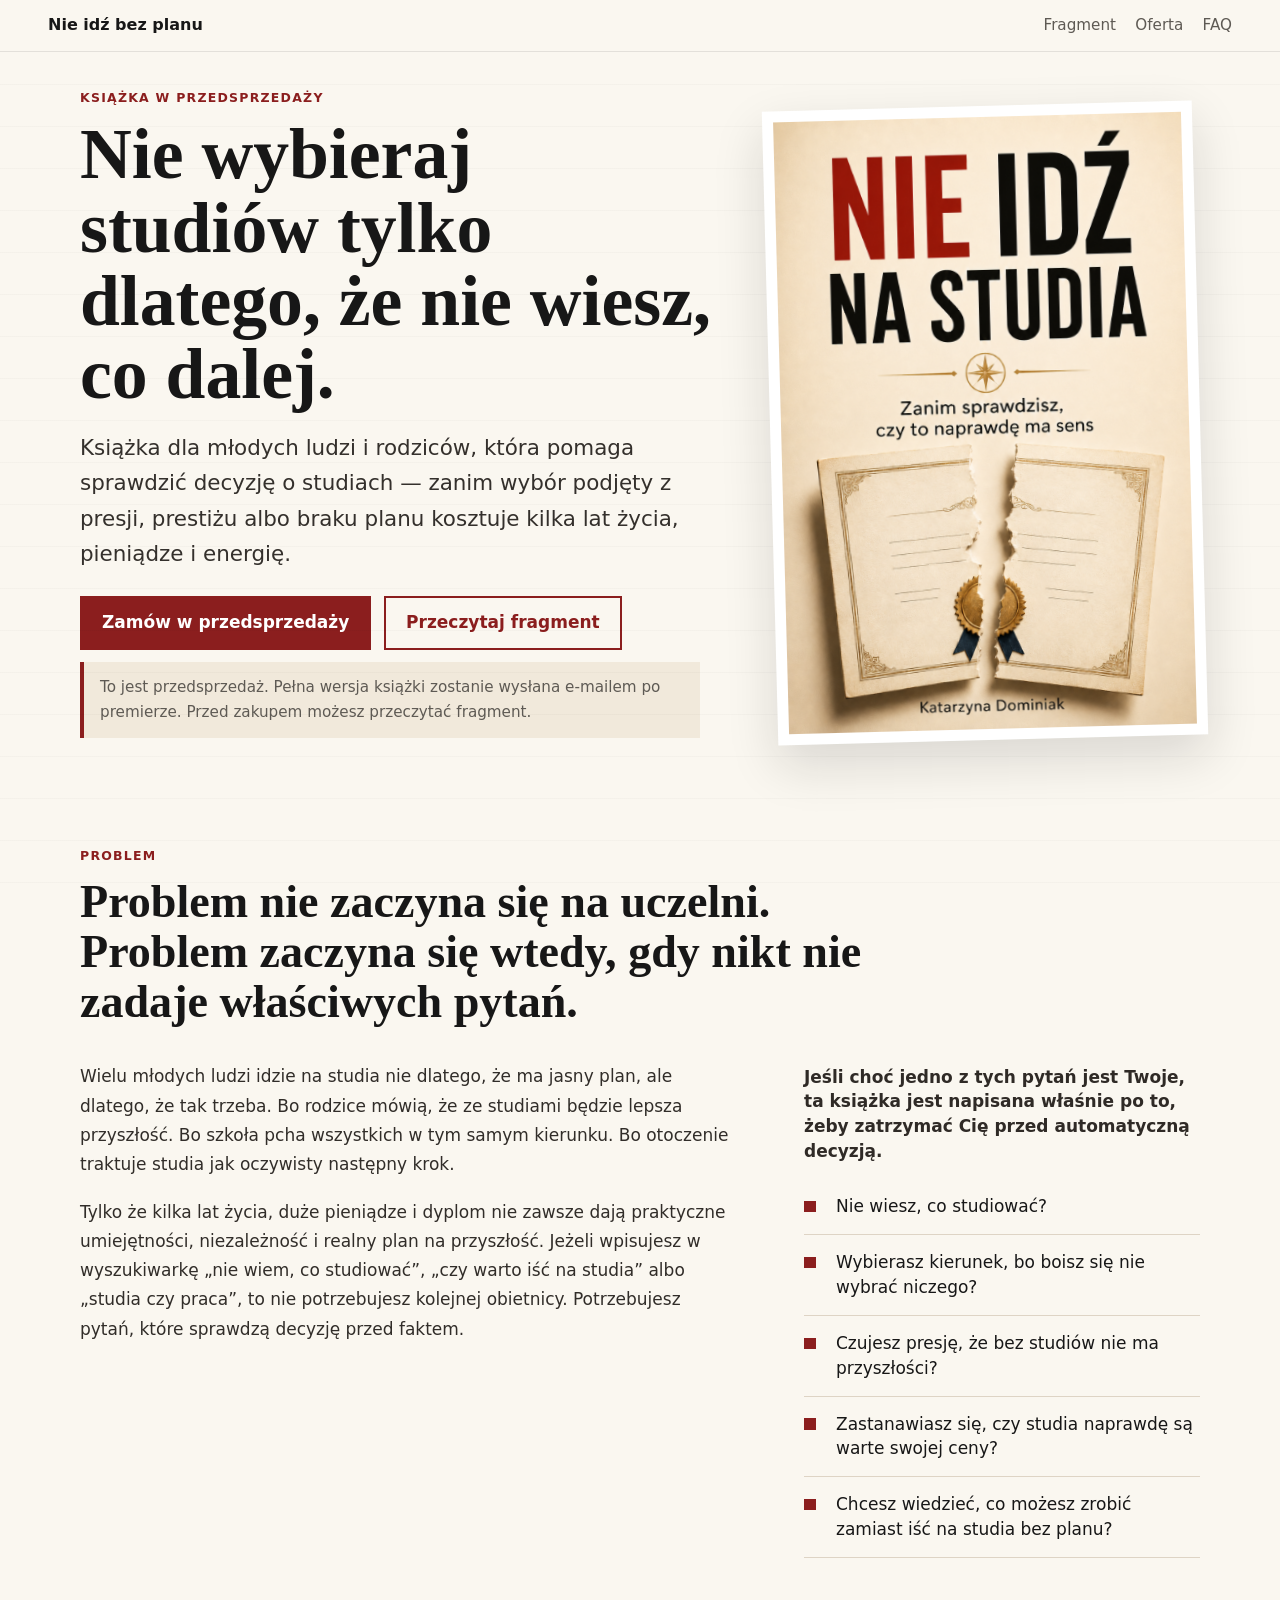
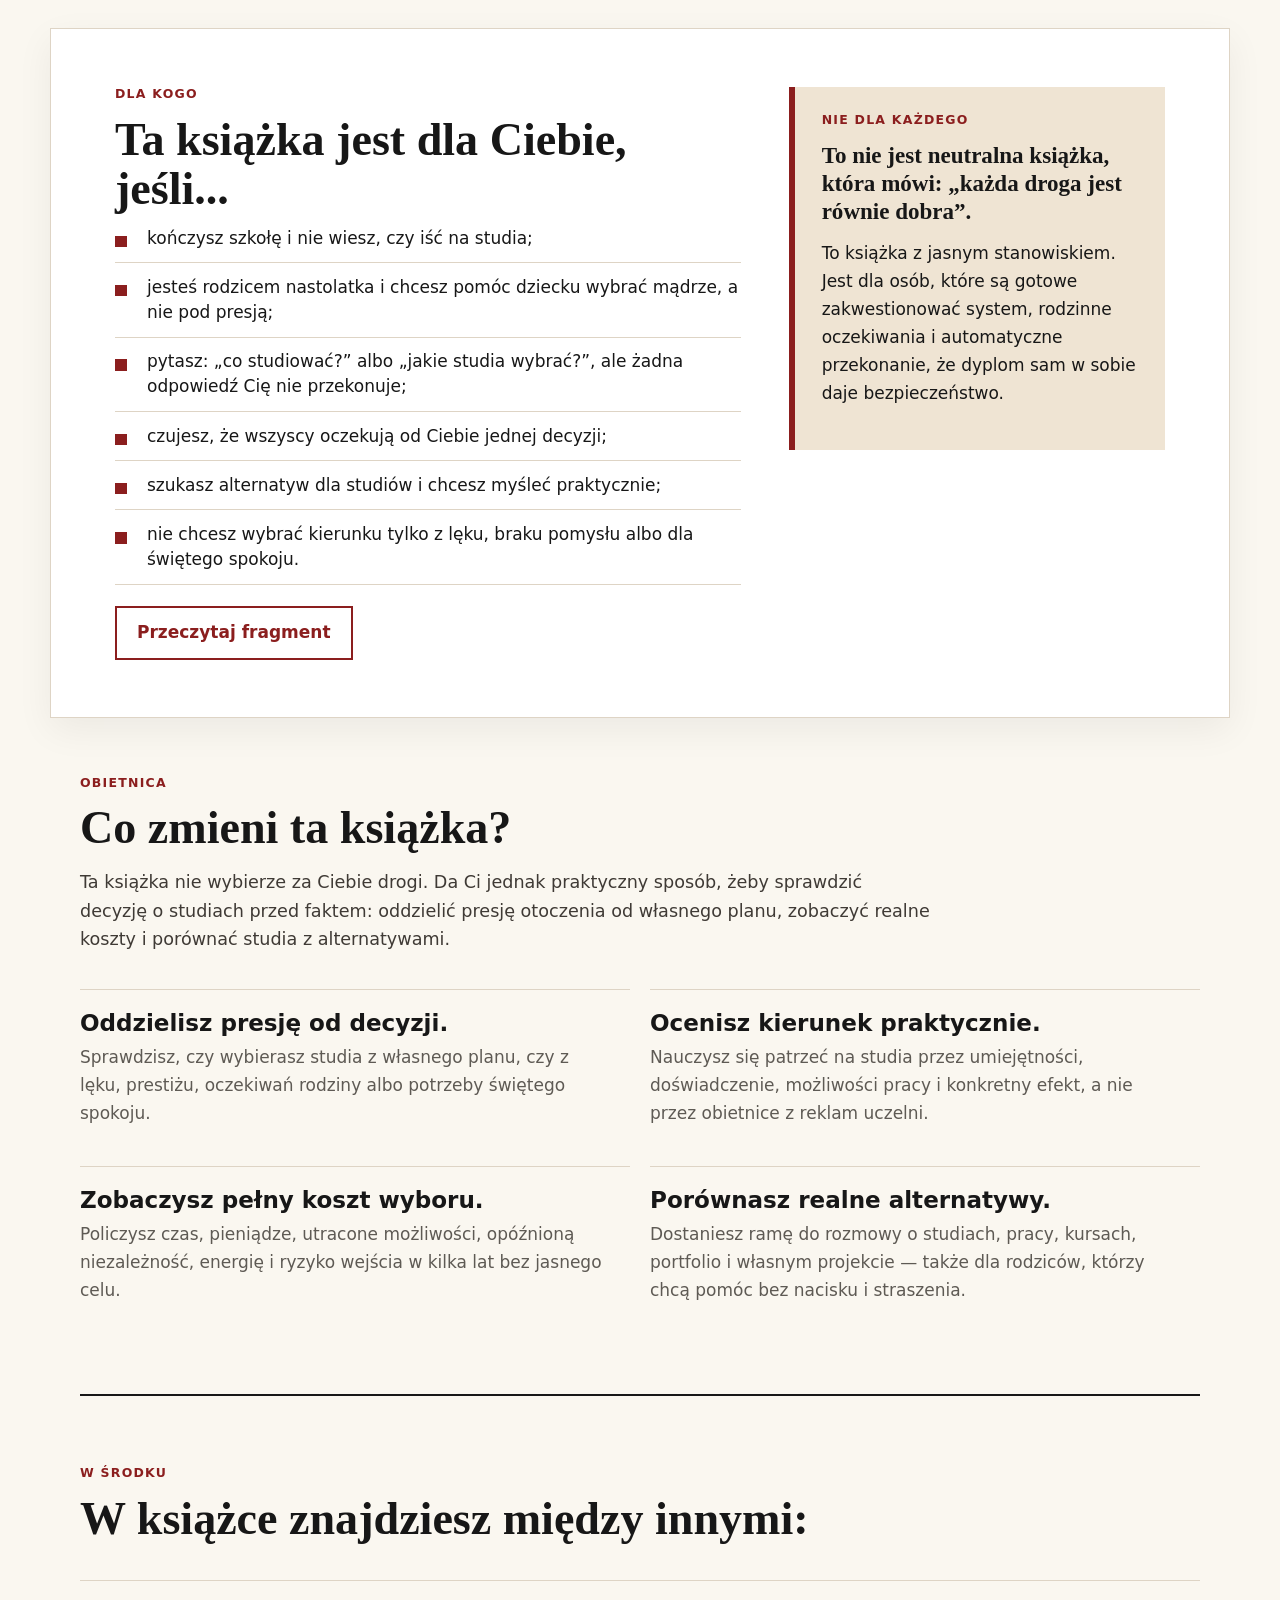
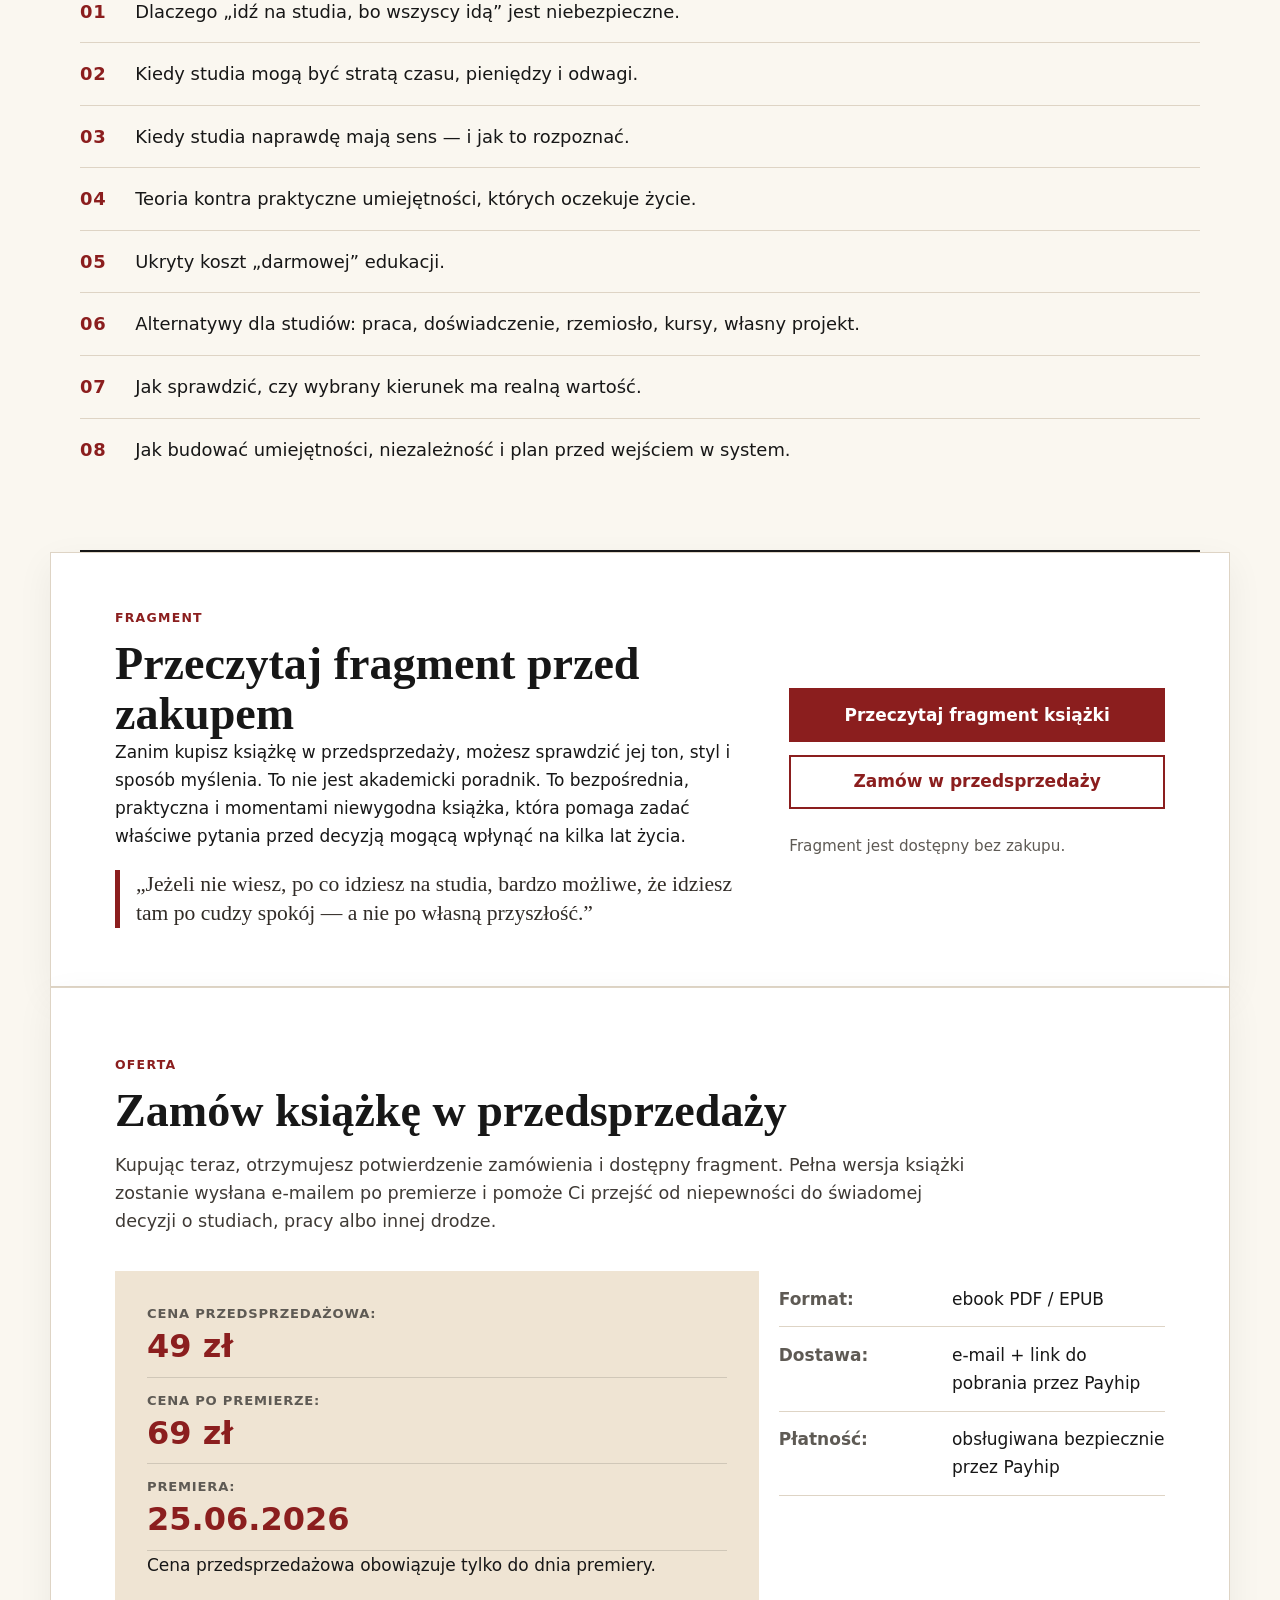
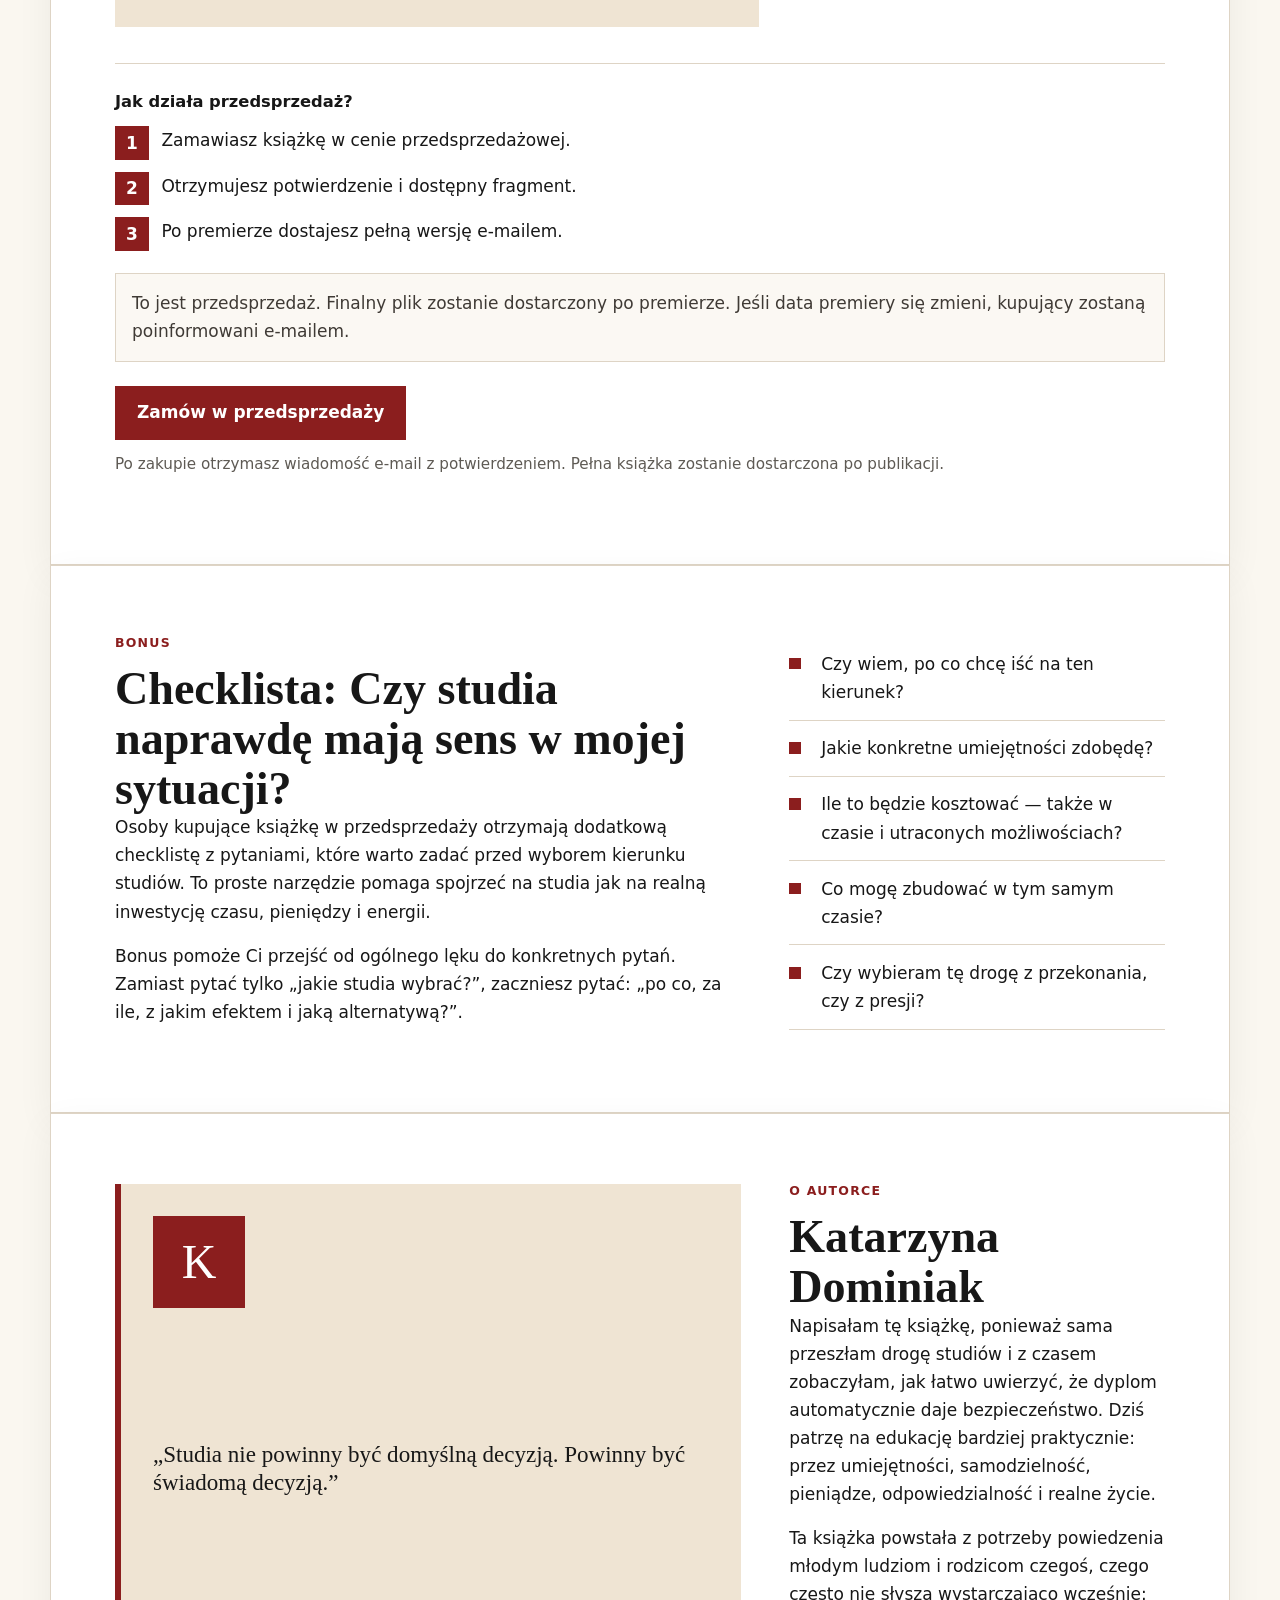
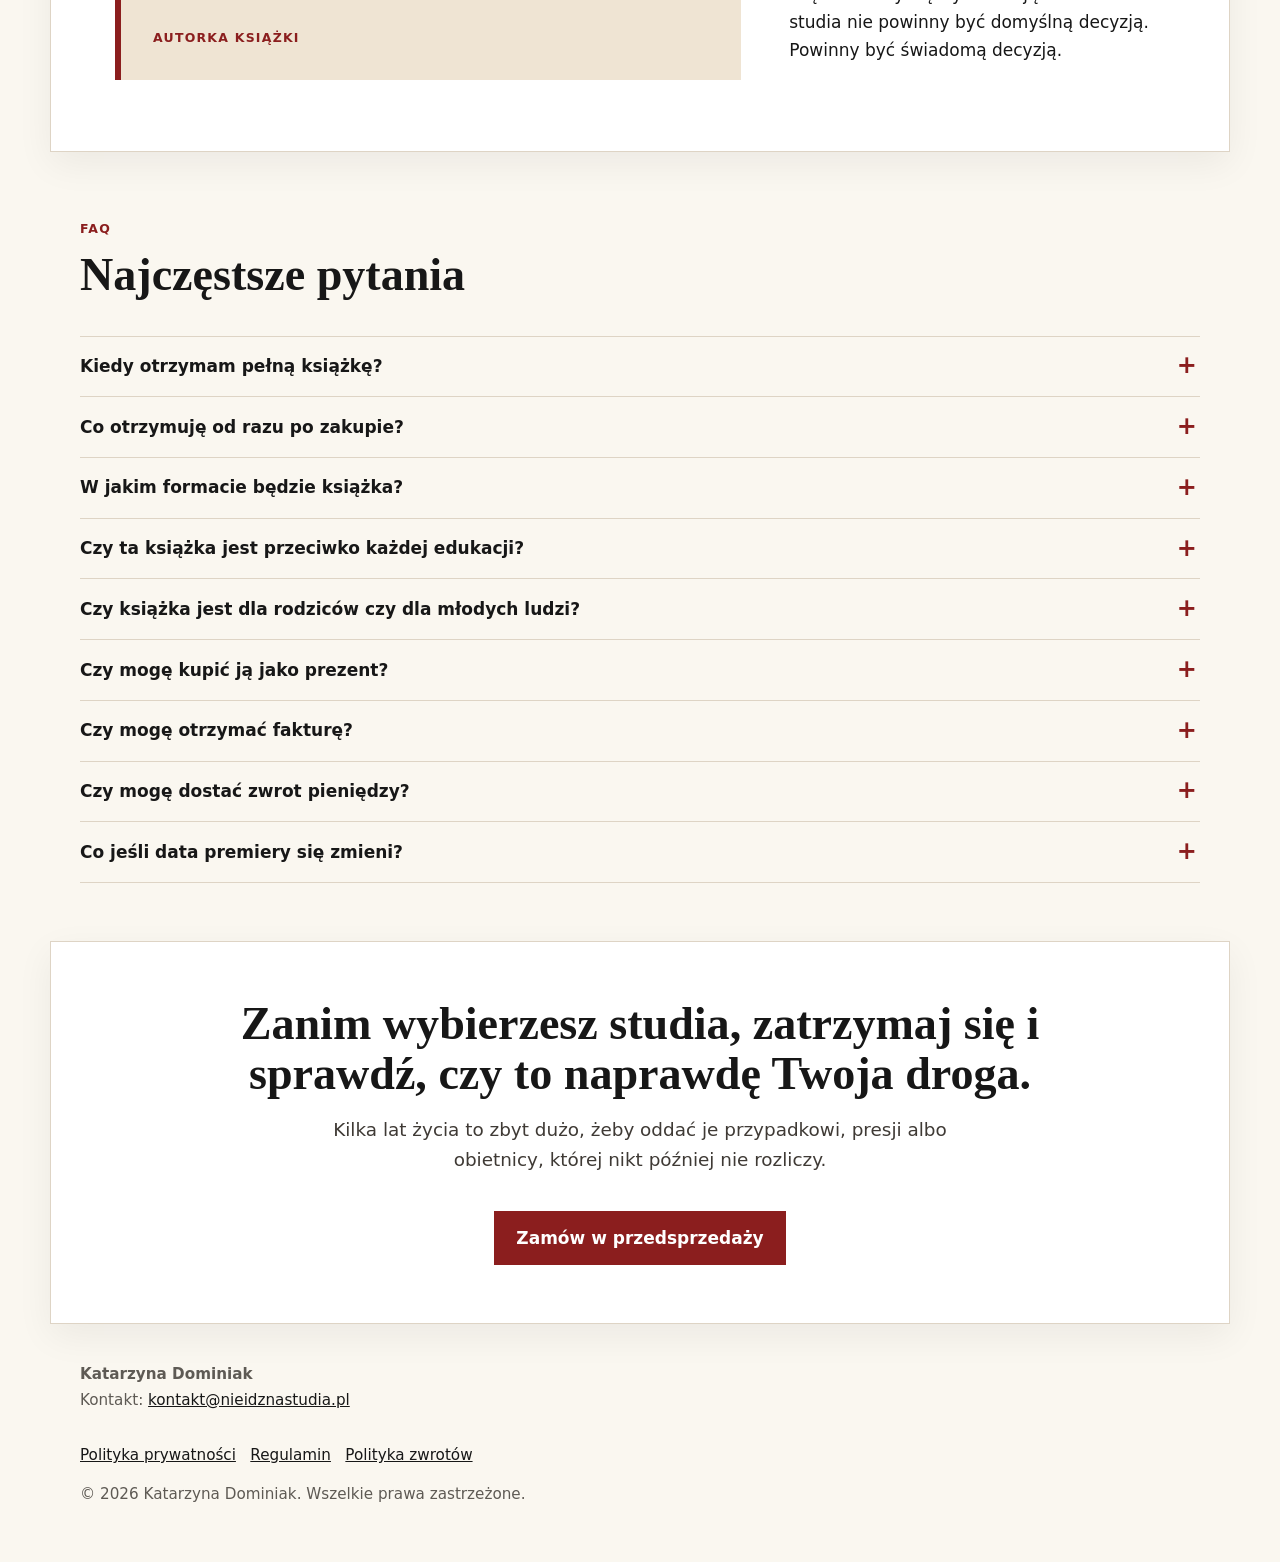
==== commit f3816b09: "Polish landing page and legal pages" ====
--- a/index.html
+++ b/index.html
@@ -3,24 +3,30 @@
   <head>
     <meta charset="utf-8">
     <meta name="viewport" content="width=device-width, initial-scale=1">
-    <title>Nie idź na studia bez planu — książka dla maturzystów, młodych ludzi i rodziców</title>
-    <meta name="description" content="Książka dla osób, które zastanawiają się, czy warto iść na studia, co studiować i jak nie podjąć decyzji pod presją. Przeczytaj fragment i zamów w przedsprzedaży.">
+    <title>Nie idź na studia — książka o świadomym wyborze studiów</title>
+    <meta name="description" content="Książka dla młodych ludzi i rodziców, którzy chcą świadomie zdecydować, czy studia naprawdę mają sens — zanim wybiorą je z presji, prestiżu albo braku planu.">
     <meta name="keywords" content="czy warto iść na studia, czy studia mają sens, nie idź na studia, co studiować, nie wiem co studiować, alternatywy dla studiów, studia czy praca, książka dla maturzysty, książka dla rodziców nastolatka, wybór studiów, presja na studia">
+    <link rel="canonical" href="https://nieidznastudia.pl/">
     <meta property="og:type" content="website">
-    <meta property="og:title" content="Nie idź na studia tylko dlatego, że wszyscy mówią, że musisz.">
-    <meta property="og:description" content="Przedsprzedaż książki o świadomym wyborze studiów, praktycznych umiejętnościach, kosztach i alternatywach.">
-    <meta property="og:image" content="assets/social-preview-placeholder.svg">
+    <meta property="og:site_name" content="Nie idź na studia">
+    <meta property="og:title" content="Nie idź na studia — książka o świadomym wyborze studiów">
+    <meta property="og:description" content="Książka dla młodych ludzi i rodziców, którzy chcą świadomie zdecydować, czy studia naprawdę mają sens — zanim wybiorą je z presji, prestiżu albo braku planu.">
+    <meta property="og:url" content="https://nieidznastudia.pl/">
+    <meta property="og:image" content="https://nieidznastudia.pl/resources/cover.png">
+    <meta property="og:image:alt" content="Okładka książki Nie idź na studia autorstwa Katarzyny Dominiak">
     <meta property="og:locale" content="pl_PL">
     <meta name="twitter:card" content="summary_large_image">
-    <meta name="twitter:title" content="Nie idź na studia bez planu">
-    <meta name="twitter:description" content="Książka dla osób, które nie wiedzą, co studiować, i chcą podjąć świadomą decyzję.">
-    <meta name="twitter:image" content="assets/social-preview-placeholder.svg">
+    <meta name="twitter:title" content="Nie idź na studia — książka o świadomym wyborze studiów">
+    <meta name="twitter:description" content="Książka dla młodych ludzi i rodziców, którzy chcą świadomie zdecydować, czy studia naprawdę mają sens — zanim wybiorą je z presji, prestiżu albo braku planu.">
+    <meta name="twitter:image" content="https://nieidznastudia.pl/resources/cover.png">
+    <meta name="twitter:image:alt" content="Okładka książki Nie idź na studia autorstwa Katarzyny Dominiak">
     <link rel="stylesheet" href="styles.css">
   </head>
   <body>
+    <a class="skip-link" href="#top">Przejdź do treści</a>
     <header class="site-header" aria-label="Główna nawigacja">
       <a class="brand" href="#top">Nie idź bez planu</a>
-      <nav class="nav">
+      <nav class="nav" aria-label="Główna nawigacja">
         <a href="#fragment">Fragment</a>
         <a href="#oferta">Oferta</a>
         <a href="#faq">FAQ</a>
@@ -31,16 +37,16 @@
       <section class="hero section">
         <div class="hero__content">
           <p class="eyebrow">Książka w przedsprzedaży</p>
-          <h1>Nie idź na studia tylko dlatego, że wszyscy mówią, że musisz.</h1>
-          <p class="hero__lead">Książka dla młodych ludzi i rodziców, którzy chcą podjąć świadomą decyzję, zanim oddadzą kilka lat życia, pieniądze i energię decyzji podjętej z presji — bez konkretnego planu.</p>
+          <h1>Nie wybieraj studiów tylko dlatego, że nie wiesz, <span class="text-nowrap">co dalej.</span></h1>
+          <p class="hero__lead">Książka dla młodych ludzi i rodziców, która pomaga sprawdzić decyzję o studiach — zanim wybór podjęty z presji, prestiżu albo braku planu kosztuje kilka lat życia, pieniądze i energię.</p>
           <div class="button-row">
             <a class="button button--primary" href="https://payhip.com/b/IubtB" target="_blank" rel="noopener noreferrer">Zamów w przedsprzedaży</a>
-            <a class="button button--secondary" href="assets/preview-placeholder.txt">Przeczytaj fragment</a>
+            <a class="button button--secondary" href="assets/preview.txt">Przeczytaj fragment</a>
           </div>
           <p class="small-note hero-note">To jest przedsprzedaż. Pełna wersja książki zostanie wysłana e-mailem po premierze. Przed zakupem możesz przeczytać fragment.</p>
         </div>
-        <div class="hero__cover" aria-label="Okładka książki">
-          <img src="resources/cover.png" alt="Okładka książki Nie idź na studia bez planu" width="520" height="720">
+        <div class="hero__cover">
+          <img src="resources/cover.png" alt="Okładka książki Nie idź na studia autorstwa Katarzyny Dominiak" width="520" height="720" fetchpriority="high" decoding="async">
         </div>
       </section>
 
@@ -51,8 +57,8 @@
         </div>
         <div class="two-column">
           <div>
-            <p>Wielu młodych ludzi idzie na studia nie dlatego, że mają jasny plan, ale dlatego, że tak trzeba. Bo rodzice mówią, że ze studiami będzie lepsza przyszłość. Bo szkoła pcha wszystkich w tym samym kierunku. Bo otoczenie traktuje studia jak oczywisty następny krok.</p>
-            <p>Tylko że kilka lat życia, duże pieniądze i dyplom nie zawsze dają praktyczne umiejętności, niezależność i realny plan na przyszłość. Jeżeli wpisujesz w wyszukiwarkę "nie wiem co studiować", "czy warto iść na studia" albo "studia czy praca", to nie potrzebujesz kolejnej obietnicy. Potrzebujesz pytań, które sprawdzą decyzję przed faktem.</p>
+            <p>Wielu młodych ludzi idzie na studia nie dlatego, że ma jasny plan, ale dlatego, że tak trzeba. Bo rodzice mówią, że ze studiami będzie lepsza przyszłość. Bo szkoła pcha wszystkich w tym samym kierunku. Bo otoczenie traktuje studia jak oczywisty następny krok.</p>
+            <p>Tylko że kilka lat życia, duże pieniądze i dyplom nie zawsze dają praktyczne umiejętności, niezależność i realny plan na przyszłość. Jeżeli wpisujesz w wyszukiwarkę „nie wiem, co studiować”, „czy warto iść na studia” albo „studia czy praca”, to nie potrzebujesz kolejnej obietnicy. Potrzebujesz pytań, które sprawdzą decyzję przed faktem.</p>
           </div>
           <div class="question-panel">
             <p>Jeśli choć jedno z tych pytań jest Twoje, ta książka jest napisana właśnie po to, żeby zatrzymać Cię przed automatyczną decyzją.</p>
@@ -79,7 +85,7 @@
             <li>szukasz alternatyw dla studiów i chcesz myśleć praktycznie;</li>
             <li>nie chcesz wybrać kierunku tylko z lęku, braku pomysłu albo dla świętego spokoju.</li>
           </ul>
-          <a class="button button--secondary inline-cta" href="assets/preview-placeholder.txt">Przeczytaj fragment</a>
+          <a class="button button--secondary inline-cta" href="assets/preview.txt">Przeczytaj fragment</a>
         </div>
         <aside class="statement-box">
           <p class="eyebrow">Nie dla każdego</p>
@@ -92,13 +98,13 @@
         <div class="section-heading">
           <p class="eyebrow">Obietnica</p>
           <h2>Co zmieni ta książka?</h2>
-          <p>Ta książka nie wybierze za Ciebie drogi. Ale pomoże Ci przestać traktować studia jak domyślną odpowiedź na brak planu.</p>
+          <p>Ta książka nie wybierze za Ciebie drogi. Da Ci jednak praktyczny sposób, żeby sprawdzić decyzję o studiach przed faktem: oddzielić presję otoczenia od własnego planu, zobaczyć realne koszty i porównać studia z alternatywami.</p>
         </div>
         <div class="outcomes-grid">
-          <div class="outcome"><strong>Dyplom to nie plan.</strong><span>Zobaczysz, dlaczego sam papier nie zastępuje umiejętności, doświadczenia i konkretnego kierunku.</span></div>
-          <div class="outcome"><strong>Koszt to nie tylko czesne.</strong><span>Policzysz czas, pieniądze, utracone możliwości, opóźnioną niezależność i energię.</span></div>
-          <div class="outcome"><strong>Studia trzeba sprawdzić.</strong><span>Nauczysz się oceniać kierunek przez praktyczne efekty, a nie obietnice z reklam uczelni.</span></div>
-          <div class="outcome"><strong>Alternatywy istnieją.</strong><span>Poznasz drogi, które można budować wcześniej: praca, kursy, rzemiosło, portfolio, praktyka, biznes.</span></div>
+          <div class="outcome"><strong>Oddzielisz presję od decyzji.</strong><span>Sprawdzisz, czy wybierasz studia z własnego planu, czy z lęku, prestiżu, oczekiwań rodziny albo potrzeby świętego spokoju.</span></div>
+          <div class="outcome"><strong>Ocenisz kierunek praktycznie.</strong><span>Nauczysz się patrzeć na studia przez umiejętności, doświadczenie, możliwości pracy i konkretny efekt, a nie przez obietnice z reklam uczelni.</span></div>
+          <div class="outcome"><strong>Zobaczysz pełny koszt wyboru.</strong><span>Policzysz czas, pieniądze, utracone możliwości, opóźnioną niezależność, energię i ryzyko wejścia w kilka lat bez jasnego celu.</span></div>
+          <div class="outcome"><strong>Porównasz realne alternatywy.</strong><span>Dostaniesz ramę do rozmowy o studiach, pracy, kursach, portfolio i własnym projekcie — także dla rodziców, którzy chcą pomóc bez nacisku i straszenia.</span></div>
         </div>
       </section>
 
@@ -123,13 +129,13 @@
         <div class="preview__text">
           <p class="eyebrow">Fragment</p>
           <h2>Przeczytaj fragment przed zakupem</h2>
-          <p>Zanim kupisz książkę w przedsprzedaży, możesz sprawdzić jej ton, styl i sposób myślenia. To nie jest akademicki poradnik. To bezpośrednia, praktyczna i momentami niewygodna książka o decyzji, która może wpłynąć na kilka lat życia.</p>
+          <p>Zanim kupisz książkę w przedsprzedaży, możesz sprawdzić jej ton, styl i sposób myślenia. To nie jest akademicki poradnik. To bezpośrednia, praktyczna i momentami niewygodna książka, która pomaga zadać właściwe pytania przed decyzją mogącą wpłynąć na kilka lat życia.</p>
           <blockquote>
             „Jeżeli nie wiesz, po co idziesz na studia, bardzo możliwe, że idziesz tam po cudzy spokój — a nie po własną przyszłość.”
           </blockquote>
         </div>
         <div class="preview__action">
-          <a class="button button--primary" href="assets/preview-placeholder.txt">Przeczytaj fragment książki</a>
+          <a class="button button--primary" href="assets/preview.txt">Przeczytaj fragment książki</a>
           <a class="button button--secondary" href="https://payhip.com/b/IubtB" target="_blank" rel="noopener noreferrer">Zamów w przedsprzedaży</a>
           <p class="small-note">Fragment jest dostępny bez zakupu.</p>
         </div>
@@ -139,15 +145,13 @@
         <div class="section-heading">
           <p class="eyebrow">Oferta</p>
           <h2>Zamów książkę w przedsprzedaży</h2>
-          <p>Kupując teraz, otrzymujesz potwierdzenie zamówienia i dostępny fragment. Pełna wersja książki zostanie wysłana e-mailem po premierze.</p>
+          <p>Kupując teraz, otrzymujesz potwierdzenie zamówienia i dostępny fragment. Pełna wersja książki zostanie wysłana e-mailem po premierze i pomoże Ci przejść od niepewności do świadomej decyzji o studiach, pracy albo innej drodze.</p>
         </div>
         <div class="offer-grid">
           <div class="price-panel">
-            <!-- TODO: Replace price placeholders before paid traffic or public launch. -->
-            <!-- TODO: Replace publication date placeholder before public launch. -->
-            <div class="price-row"><span>Cena przedsprzedażowa:</span><strong>[CENA]</strong></div>
-            <div class="price-row"><span>Cena po premierze:</span><strong>[CENA PO PREMIERZE]</strong></div>
-            <div class="price-row"><span>Premiera:</span><strong>[DATA PREMIERY]</strong></div>
+            <div class="price-row"><span>Cena przedsprzedażowa:</span><strong>49 zł</strong></div>
+            <div class="price-row"><span>Cena po premierze:</span><strong>69 zł</strong></div>
+            <div class="price-row"><span>Premiera:</span><strong>25.06.2026</strong></div>
             <p>Cena przedsprzedażowa obowiązuje tylko do dnia premiery.</p>
           </div>
           <dl class="details-list">
@@ -207,7 +211,7 @@
         <div class="faq-list">
           <div class="faq-item">
             <button class="faq-question" type="button" aria-expanded="false">Kiedy otrzymam pełną książkę?</button>
-            <div class="faq-answer"><p>Pełna wersja książki zostanie wysłana e-mailem po premierze: [DATA PREMIERY]. Jeśli termin się zmieni, kupujący zostaną poinformowani e-mailem.</p></div>
+            <div class="faq-answer"><p>Pełna wersja książki zostanie wysłana e-mailem po premierze: 25.06.2026. Jeśli termin się zmieni, kupujący zostaną poinformowani e-mailem.</p></div>
           </div>
           <div class="faq-item">
             <button class="faq-question" type="button" aria-expanded="false">Co otrzymuję od razu po zakupie?</button>
@@ -231,11 +235,11 @@
           </div>
           <div class="faq-item">
             <button class="faq-question" type="button" aria-expanded="false">Czy mogę otrzymać fakturę?</button>
-            <div class="faq-answer"><p>Tak, jeśli sprzedaż będzie prowadzona przez firmę. Szczegóły faktury zostaną opisane przy płatności lub w wiadomości po zakupie. TODO: uzupełnić dane sprzedawcy i procedurę faktur.</p></div>
+            <div class="faq-answer"><p>Tak. Po zakupie otrzymasz potwierdzenie płatności od platformy sprzedażowej. Jeśli potrzebujesz faktury lub dodatkowego dokumentu sprzedaży, skontaktuj się ze mną po zakupie i podaj dane do wystawienia dokumentu.</p></div>
           </div>
           <div class="faq-item">
             <button class="faq-question" type="button" aria-expanded="false">Czy mogę dostać zwrot pieniędzy?</button>
-            <div class="faq-answer"><p>Zasady zwrotów są opisane w <a href="refund.html">polityce zwrotów</a>. Ponieważ jest to produkt cyfrowy w przedsprzedaży, warunki powinny być jasno widoczne przed zakupem. TODO: potwierdzić finalną politykę zwrotów przed publikacją.</p></div>
+            <div class="faq-answer"><p>Ponieważ książka jest produktem cyfrowym w przedsprzedaży, przed zakupem proszę zapoznać się z polityką zwrotów. Szczegółowe zasady zwrotu będą widoczne przed dokonaniem płatności.</p></div>
           </div>
           <div class="faq-item">
             <button class="faq-question" type="button" aria-expanded="false">Co jeśli data premiery się zmieni?</button>
@@ -253,20 +257,15 @@
 
     <footer class="site-footer">
       <div>
-        <!-- TODO: Replace seller name before launch. -->
-        <!-- TODO: Replace contact email before launch. -->
-        <!-- TODO: Replace price placeholders before paid traffic or public launch. -->
-        <!-- TODO: Replace publication date placeholder before public launch. -->
-        <!-- TODO: Confirm final legal text before public launch. -->
-        <strong>[Nazwa sprzedawcy]</strong>
-        <p>Kontakt: <a href="mailto:kontakt@example.com">kontakt@example.com</a></p>
+        <strong>Katarzyna Dominiak</strong>
+        <p>Kontakt: <a href="mailto:kontakt@nieidznastudia.pl">kontakt@nieidznastudia.pl</a></p>
       </div>
       <nav aria-label="Linki prawne">
         <a href="privacy.html">Polityka prywatności</a>
         <a href="terms.html">Regulamin</a>
         <a href="refund.html">Polityka zwrotów</a>
       </nav>
-      <p>&copy; 2026 [Nazwa sprzedawcy]. Wszelkie prawa zastrzeżone.</p>
+      <p>&copy; 2026 Katarzyna Dominiak. Wszelkie prawa zastrzeżone.</p>
     </footer>
 
     <script src="script.js"></script>
--- a/styles.css
+++ b/styles.css
@@ -9,8 +9,13 @@
   --gold: #b88a44;
   --soft: #efe4d3;
   --shadow: 0 26px 70px rgba(23, 23, 23, 0.16);
-  --section-y: clamp(3.5rem, 7vw, 6rem);
+  --section-y: clamp(2.75rem, 5.5vw, 4.75rem);
   --card-x: clamp(1.25rem, 5vw, 4.5rem);
+  --eyebrow-size: 0.78rem;
+  --section-title-size: clamp(1.95rem, 3.6vw, 3.2rem);
+  --section-title-line: 1.08;
+  --card-title-size: clamp(1.15rem, 1.8vw, 1.45rem);
+  --card-title-line: 1.22;
 }
 
 * {
@@ -51,6 +56,24 @@
   outline-offset: 4px;
 }
 
+.skip-link {
+  position: fixed;
+  top: 0.75rem;
+  left: 0.75rem;
+  z-index: 20;
+  padding: 0.65rem 0.9rem;
+  background: var(--ink);
+  color: #fff;
+  font-weight: 850;
+  text-decoration: none;
+  transform: translateY(calc(-100% - 1rem));
+  transition: transform 160ms ease;
+}
+
+.skip-link:focus-visible {
+  transform: translateY(0);
+}
+
 img {
   display: block;
   max-width: 100%;
@@ -72,22 +95,29 @@
 }
 
 .hero h1 {
-  font-size: clamp(3.2rem, 7vw, 7rem);
-  line-height: 0.95;
+  max-width: 780px;
+  font-size: clamp(2.75rem, 5.6vw, 5.25rem);
+  line-height: 1.02;
 }
 
 h2 {
   max-width: 880px;
-  font-size: clamp(2rem, 4.7vw, 3.85rem);
+  font-size: var(--section-title-size);
+  line-height: var(--section-title-line);
 }
 
 h3 {
-  font-size: clamp(1.35rem, 3vw, 2rem);
+  font-size: var(--card-title-size);
+  line-height: var(--card-title-line);
 }
 
 p {
   margin: 0 0 1rem;
   overflow-wrap: break-word;
+}
+
+.text-nowrap {
+  white-space: nowrap;
 }
 
 .site-header {
@@ -142,11 +172,15 @@
 
 .hero {
   display: grid;
-  gap: clamp(2rem, 5vw, 4.5rem);
-  min-height: calc(92svh - 68px);
+  gap: clamp(2rem, 4.5vw, 4rem);
+  min-height: auto;
   align-items: center;
-  padding-top: clamp(2.4rem, 6vw, 4rem);
-  padding-bottom: clamp(3rem, 7vw, 5rem);
+  padding-top: clamp(1.35rem, 3vw, 2.4rem);
+  padding-bottom: clamp(1.5rem, 3.5vw, 2.75rem);
+}
+
+.hero + .problem {
+  padding-top: clamp(1.9rem, 4vw, 3.4rem);
 }
 
 .hero__lead {
@@ -166,11 +200,12 @@
 }
 
 .eyebrow {
-  margin-bottom: 0.85rem;
+  margin-bottom: 0.8rem;
   color: var(--accent);
-  font-size: 0.78rem;
+  font-size: var(--eyebrow-size);
   font-weight: 850;
   letter-spacing: 0.1em;
+  line-height: 1.2;
   text-transform: uppercase;
 }
 
@@ -191,6 +226,7 @@
   padding: 0.9rem 1.25rem;
   border: 2px solid var(--accent);
   font-weight: 850;
+  line-height: 1.2;
   text-align: center;
   text-decoration: none;
   overflow-wrap: anywhere;
@@ -240,13 +276,18 @@
 
 .section-heading {
   max-width: 850px;
-  margin-bottom: clamp(1.5rem, 4vw, 2.4rem);
+  margin-bottom: clamp(1.45rem, 3.4vw, 2.25rem);
+}
+
+.section-heading h2 {
+  max-width: 840px;
 }
 
 .section-heading p:not(.eyebrow) {
-  margin-top: 1.2rem;
+  margin-top: 0.95rem;
   color: #3f3a35;
   font-size: 1.1rem;
+  line-height: 1.6;
 }
 
 .two-column,
@@ -261,6 +302,47 @@
 .question-panel p {
   margin-bottom: 0.75rem;
   font-weight: 750;
+}
+
+.problem .section-heading {
+  margin-bottom: clamp(1.45rem, 3.4vw, 2.25rem);
+}
+
+.problem h2 {
+  max-width: 800px;
+  font-size: var(--section-title-size);
+  line-height: var(--section-title-line);
+}
+
+.problem .two-column {
+  gap: clamp(2rem, 5vw, 4rem);
+  align-items: start;
+}
+
+.problem .two-column > div:first-child {
+  max-width: 680px;
+}
+
+.problem .two-column > div:first-child p {
+  margin-bottom: 1.15rem;
+  color: #312d29;
+  line-height: 1.72;
+}
+
+.question-panel {
+  padding-top: 0.15rem;
+}
+
+.question-panel p {
+  margin-bottom: 1rem;
+  color: #2f2a26;
+  line-height: 1.45;
+}
+
+.question-panel .check-list li {
+  padding-top: 0.95rem;
+  padding-bottom: 0.95rem;
+  line-height: 1.45;
 }
 
 .check-list,
@@ -309,6 +391,34 @@
   border-left: 6px solid var(--accent);
 }
 
+.statement-box h3 {
+  margin-bottom: 0.85rem;
+}
+
+.split-band {
+  padding-top: clamp(2.2rem, 4.5vw, 3.6rem);
+  padding-bottom: clamp(2.2rem, 4.5vw, 3.6rem);
+}
+
+.split-band h2 {
+  font-size: var(--section-title-size);
+  line-height: var(--section-title-line);
+}
+
+.split-band .feature-list li {
+  padding-top: 0.72rem;
+  padding-bottom: 0.72rem;
+  line-height: 1.48;
+}
+
+.split-band .statement-box {
+  padding: clamp(1.1rem, 2.5vw, 1.65rem);
+}
+
+.split-band + .section {
+  padding-top: clamp(2.3rem, 4.5vw, 3.7rem);
+}
+
 .inline-cta {
   margin-top: 1.3rem;
 }
@@ -331,7 +441,8 @@
 
 .outcome strong {
   margin-bottom: 0.35rem;
-  font-size: 1.08rem;
+  font-size: var(--card-title-size);
+  line-height: var(--card-title-line);
 }
 
 .outcome span {
@@ -386,8 +497,8 @@
 }
 
 .preview {
-  padding-top: clamp(2.5rem, 5vw, 4rem);
-  padding-bottom: clamp(2.5rem, 5vw, 4rem);
+  padding-top: clamp(2.25rem, 4.5vw, 3.6rem);
+  padding-bottom: clamp(2.25rem, 4.5vw, 3.6rem);
 }
 
 .price-panel {
@@ -451,11 +562,6 @@
   margin: 0;
 }
 
-.todo {
-  color: var(--accent);
-  font-size: 0.92rem;
-}
-
 .transparency-note {
   margin: 1.4rem 0 0;
   padding: 0.95rem 1rem;
@@ -473,7 +579,8 @@
 .presale-steps h3 {
   margin-bottom: 0.85rem;
   font-family: Inter, ui-sans-serif, system-ui, -apple-system, BlinkMacSystemFont, "Segoe UI", sans-serif;
-  font-size: 1.08rem;
+  font-size: 1.02rem;
+  line-height: 1.25;
   font-weight: 900;
 }
 
@@ -532,8 +639,8 @@
 .author-card p {
   margin: 0;
   font-family: Georgia, "Times New Roman", serif;
-  font-size: clamp(1.2rem, 2.5vw, 1.55rem);
-  line-height: 1.28;
+  font-size: var(--card-title-size);
+  line-height: var(--card-title-line);
 }
 
 .author-card span {
@@ -545,7 +652,7 @@
 }
 
 .faq {
-  padding-bottom: clamp(2.5rem, 5vw, 4rem);
+  padding-bottom: clamp(2.3rem, 4.5vw, 3.7rem);
 }
 
 .faq-list {
@@ -598,8 +705,8 @@
 
 .final-cta {
   text-align: center;
-  padding-top: clamp(2.5rem, 5vw, 4rem);
-  padding-bottom: clamp(2.5rem, 5vw, 4rem);
+  padding-top: clamp(2.3rem, 4.5vw, 3.7rem);
+  padding-bottom: clamp(2.3rem, 4.5vw, 3.7rem);
 }
 
 .final-cta h2,
@@ -640,19 +747,59 @@
 }
 
 .legal-page {
-  width: min(850px, calc(100% - 2rem));
+  width: min(800px, calc(100% - 2rem));
   margin: 0 auto;
   padding: 4rem 0;
+  text-align: left;
+}
+
+.legal-back {
+  display: inline-block;
+  margin-bottom: 2.6rem;
+  color: var(--muted);
+  font-size: 0.92rem;
+  font-weight: 750;
+  line-height: 1.3;
+  text-decoration: none;
+}
+
+.legal-back:hover,
+.legal-back:focus-visible {
+  color: var(--ink);
+  text-decoration: underline;
+  text-underline-offset: 0.22em;
 }
 
 .legal-page h1 {
-  margin-bottom: 1.5rem;
+  margin-bottom: 1.35rem;
   font-size: clamp(2.4rem, 8vw, 4.5rem);
+  line-height: 1.02;
 }
 
 .legal-page h2 {
-  margin-top: 2rem;
-  font-size: clamp(1.5rem, 5vw, 2.2rem);
+  margin-top: 2.35rem;
+  margin-bottom: 0.7rem;
+  font-size: clamp(1.45rem, 4vw, 2rem);
+  line-height: 1.15;
+}
+
+.legal-page p,
+.legal-page li {
+  color: #312d29;
+  line-height: 1.7;
+}
+
+.legal-page p {
+  margin-bottom: 1rem;
+}
+
+.legal-page ul {
+  margin: 0.45rem 0 1.25rem;
+  padding-left: 1.25rem;
+}
+
+.legal-page li + li {
+  margin-top: 0.35rem;
 }
 
 .notice {
@@ -709,9 +856,44 @@
   }
 }
 
+@media (max-width: 899px) {
+  :root {
+    --section-y: clamp(2.45rem, 7vw, 3.75rem);
+    --section-title-size: clamp(1.9rem, 6vw, 2.85rem);
+  }
+
+  .hero {
+    gap: clamp(1.6rem, 5vw, 2.4rem);
+    padding-top: clamp(0.9rem, 3vw, 1.5rem);
+  }
+
+  .hero h1 {
+    max-width: 760px;
+    font-size: clamp(2.2rem, 7vw, 3.4rem);
+    line-height: 1.04;
+  }
+
+  .hero__lead {
+    max-width: 680px;
+  }
+
+  .hero__cover {
+    width: min(58vw, 330px);
+  }
+
+  .section-heading {
+    margin-bottom: clamp(1.3rem, 4vw, 2rem);
+  }
+
+  .problem .two-column {
+    gap: clamp(1.4rem, 5vw, 2.5rem);
+  }
+}
+
 @media (max-width: 520px) {
   :root {
-    --section-y: clamp(2.75rem, 12vw, 3.5rem);
+    --section-y: clamp(2.15rem, 9vw, 2.85rem);
+    --section-title-size: clamp(1.68rem, 7.2vw, 2.25rem);
     --card-x: 1rem;
   }
 
@@ -723,28 +905,49 @@
 
   .nav {
     width: 100%;
+    gap: 0.9rem;
     padding-bottom: 0.1rem;
   }
 
   .hero {
     min-height: auto;
-    gap: 1.75rem;
-    padding-top: 2rem;
+    gap: 1.35rem;
+    padding-top: 0.75rem;
+    padding-bottom: 1.25rem;
   }
 
   .hero h1 {
-    font-size: clamp(2.55rem, 15vw, 3.35rem);
-    line-height: 0.98;
+    max-width: 100%;
+    font-size: clamp(1.82rem, 8vw, 2.3rem);
+    line-height: 1.06;
   }
 
   .hero__lead {
-    font-size: 1.04rem;
+    margin-top: 1rem;
+    font-size: 1rem;
+    line-height: 1.6;
   }
 
   .hero__cover {
-    width: min(72vw, 285px);
+    width: min(66vw, 260px);
     padding: 0.45rem;
     transform: rotate(-0.8deg);
+  }
+
+  .button-row,
+  .preview__action {
+    gap: 0.7rem;
+    margin-top: 1.2rem;
+  }
+
+  .button {
+    min-height: 52px;
+    padding: 0.82rem 1rem;
+  }
+
+  .small-note {
+    font-size: 0.92rem;
+    line-height: 1.55;
   }
 
   .hero-note {
@@ -767,6 +970,35 @@
     padding: 1rem;
   }
 
+  .split-band {
+    padding-top: 1.75rem;
+    padding-bottom: 1.75rem;
+  }
+
+  .preview,
+  .offer,
+  .bonus,
+  .author,
+  .final-cta {
+    padding-top: 1.9rem;
+    padding-bottom: 1.9rem;
+  }
+
+  .section-heading p:not(.eyebrow) {
+    font-size: 1rem;
+  }
+
+  .check-list li,
+  .feature-list li {
+    padding-left: 1.55rem;
+  }
+
+  .check-list li::before,
+  .feature-list li::before {
+    width: 0.58rem;
+    height: 0.58rem;
+  }
+
   .toc-list li {
     grid-template-columns: 2.25rem minmax(0, 1fr);
     gap: 0.65rem;
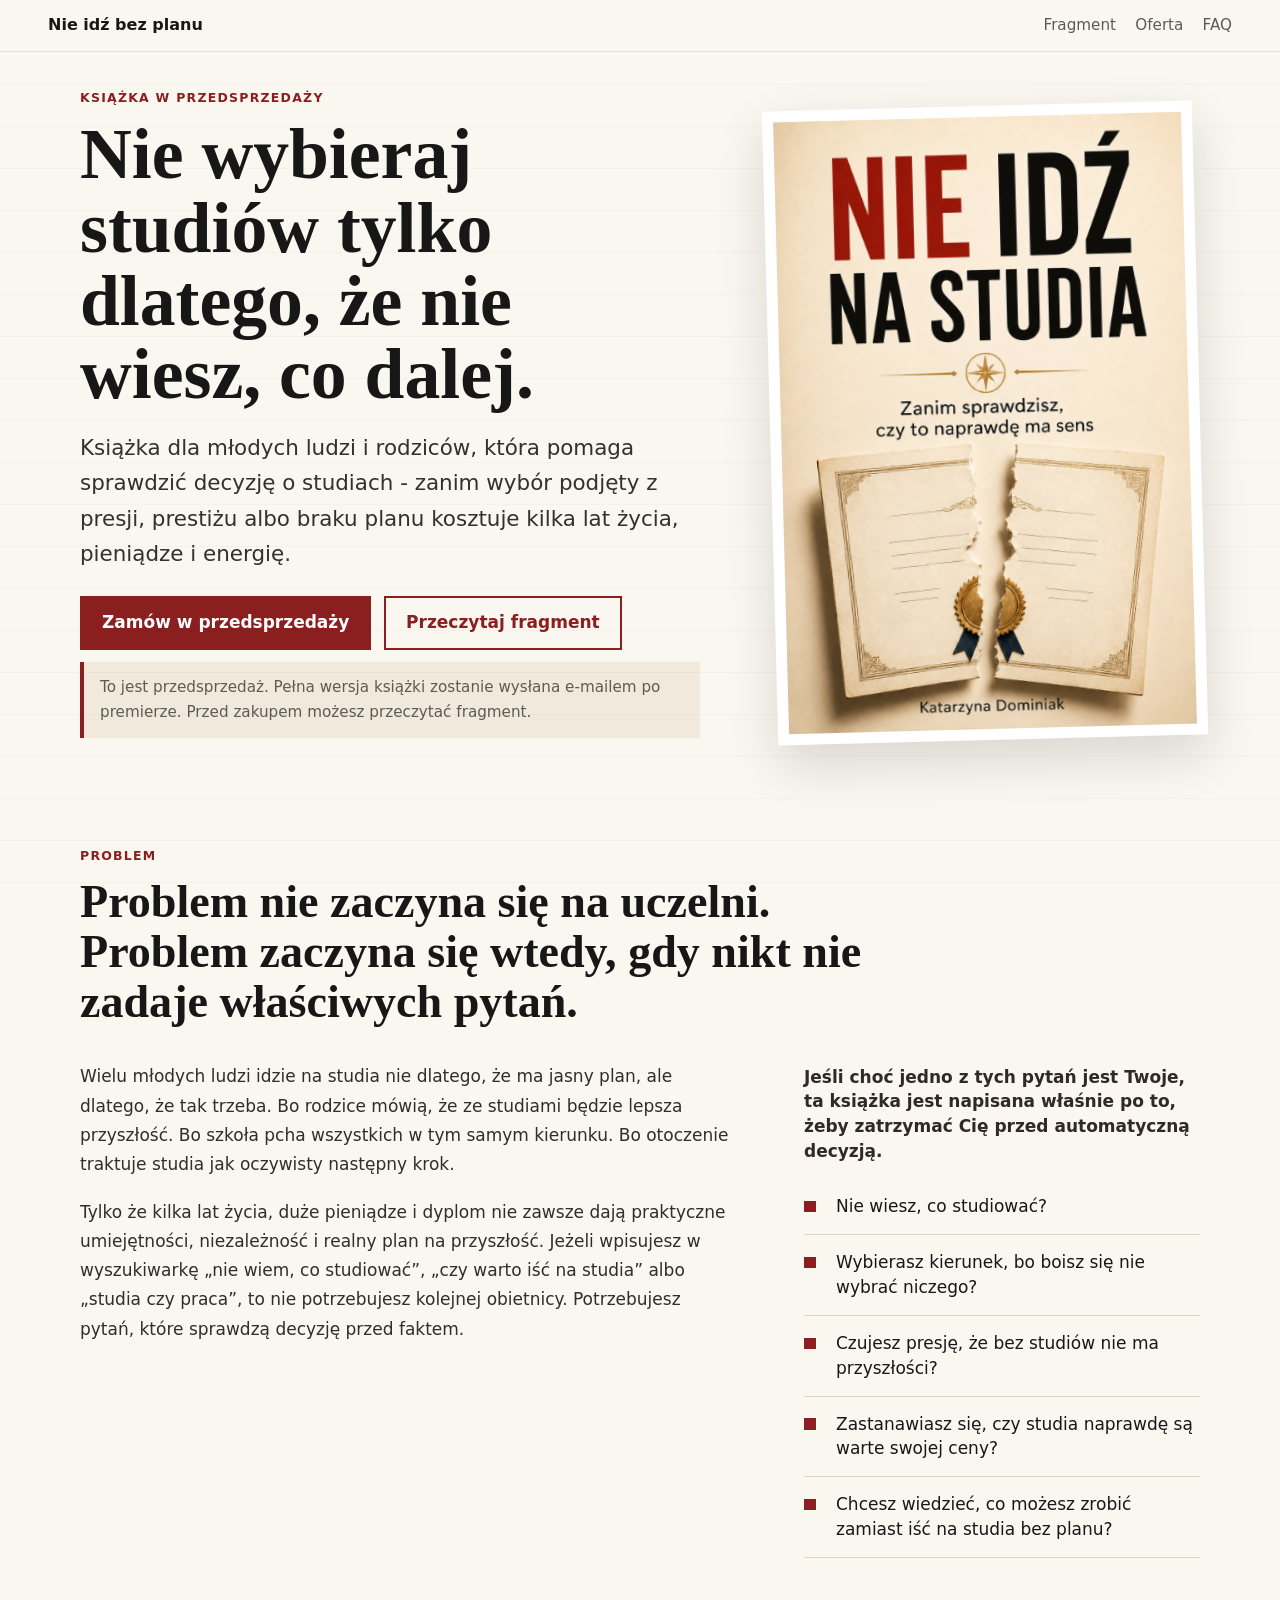
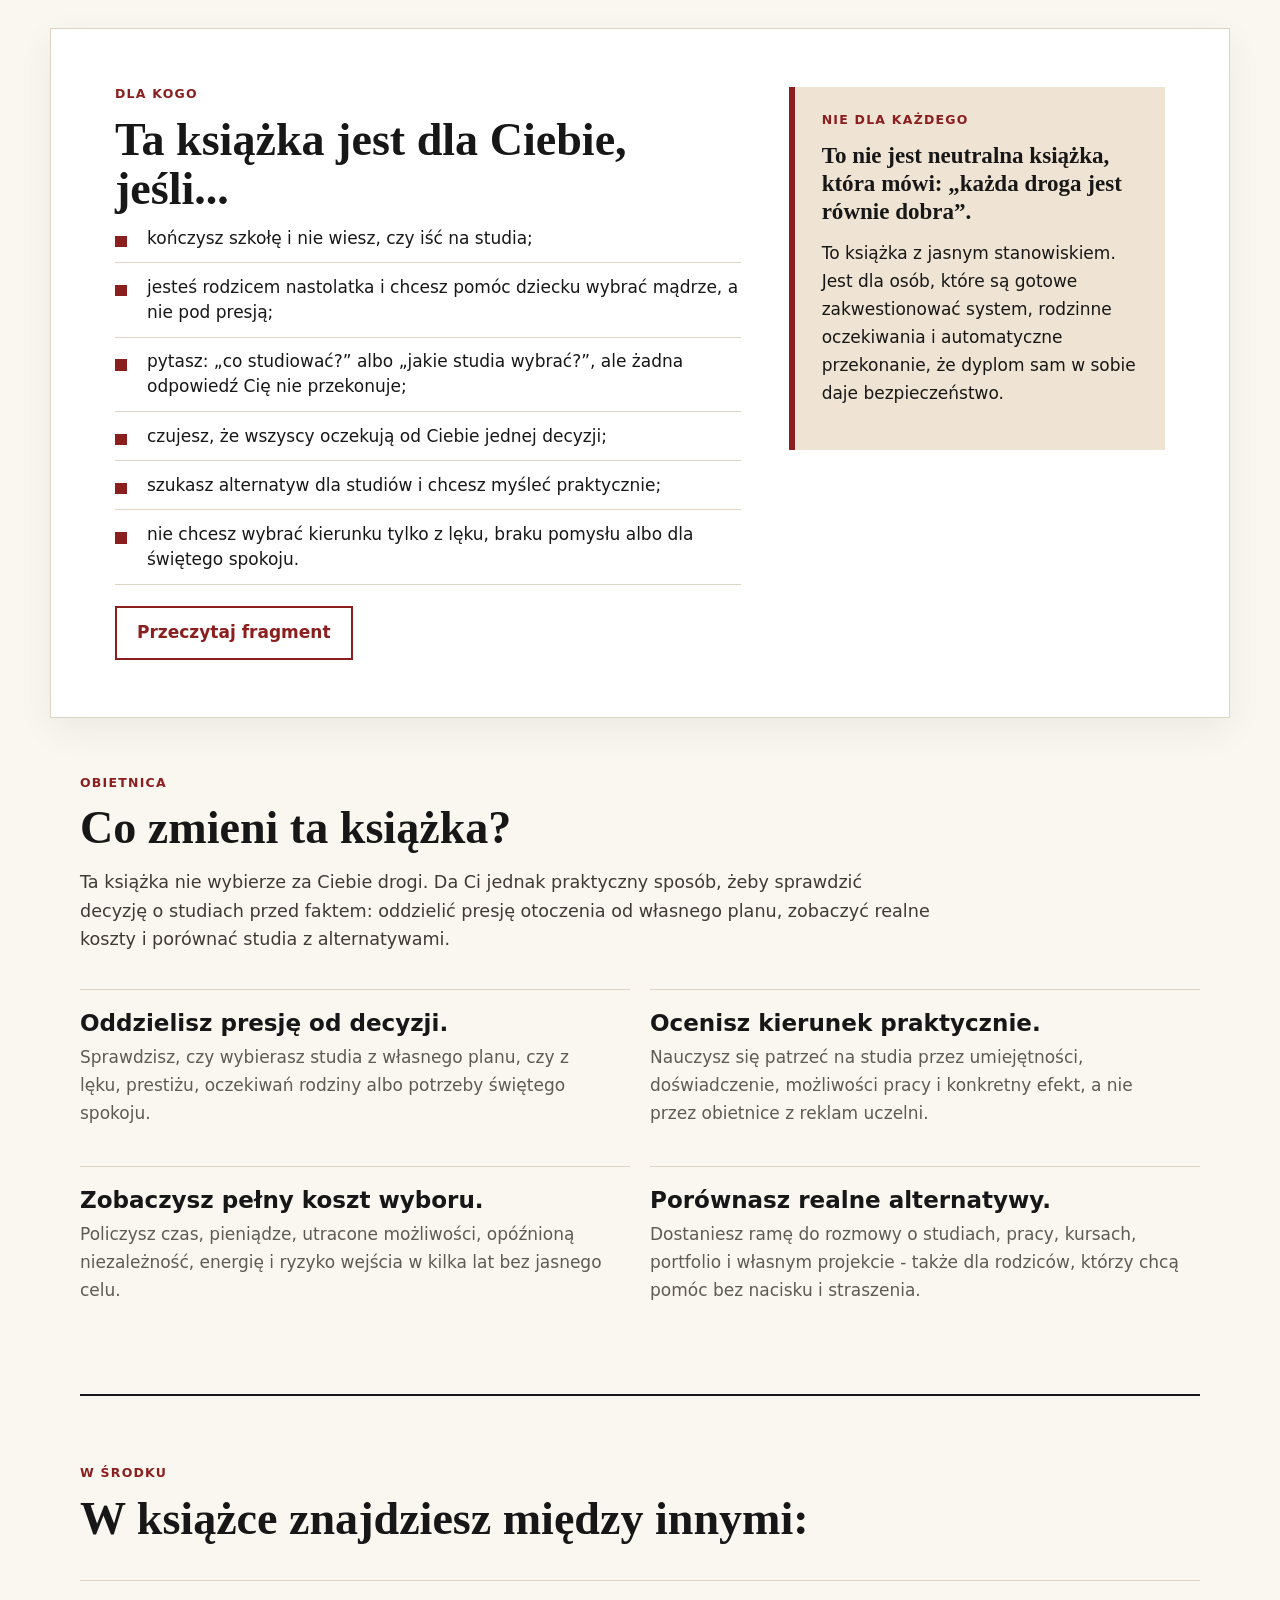
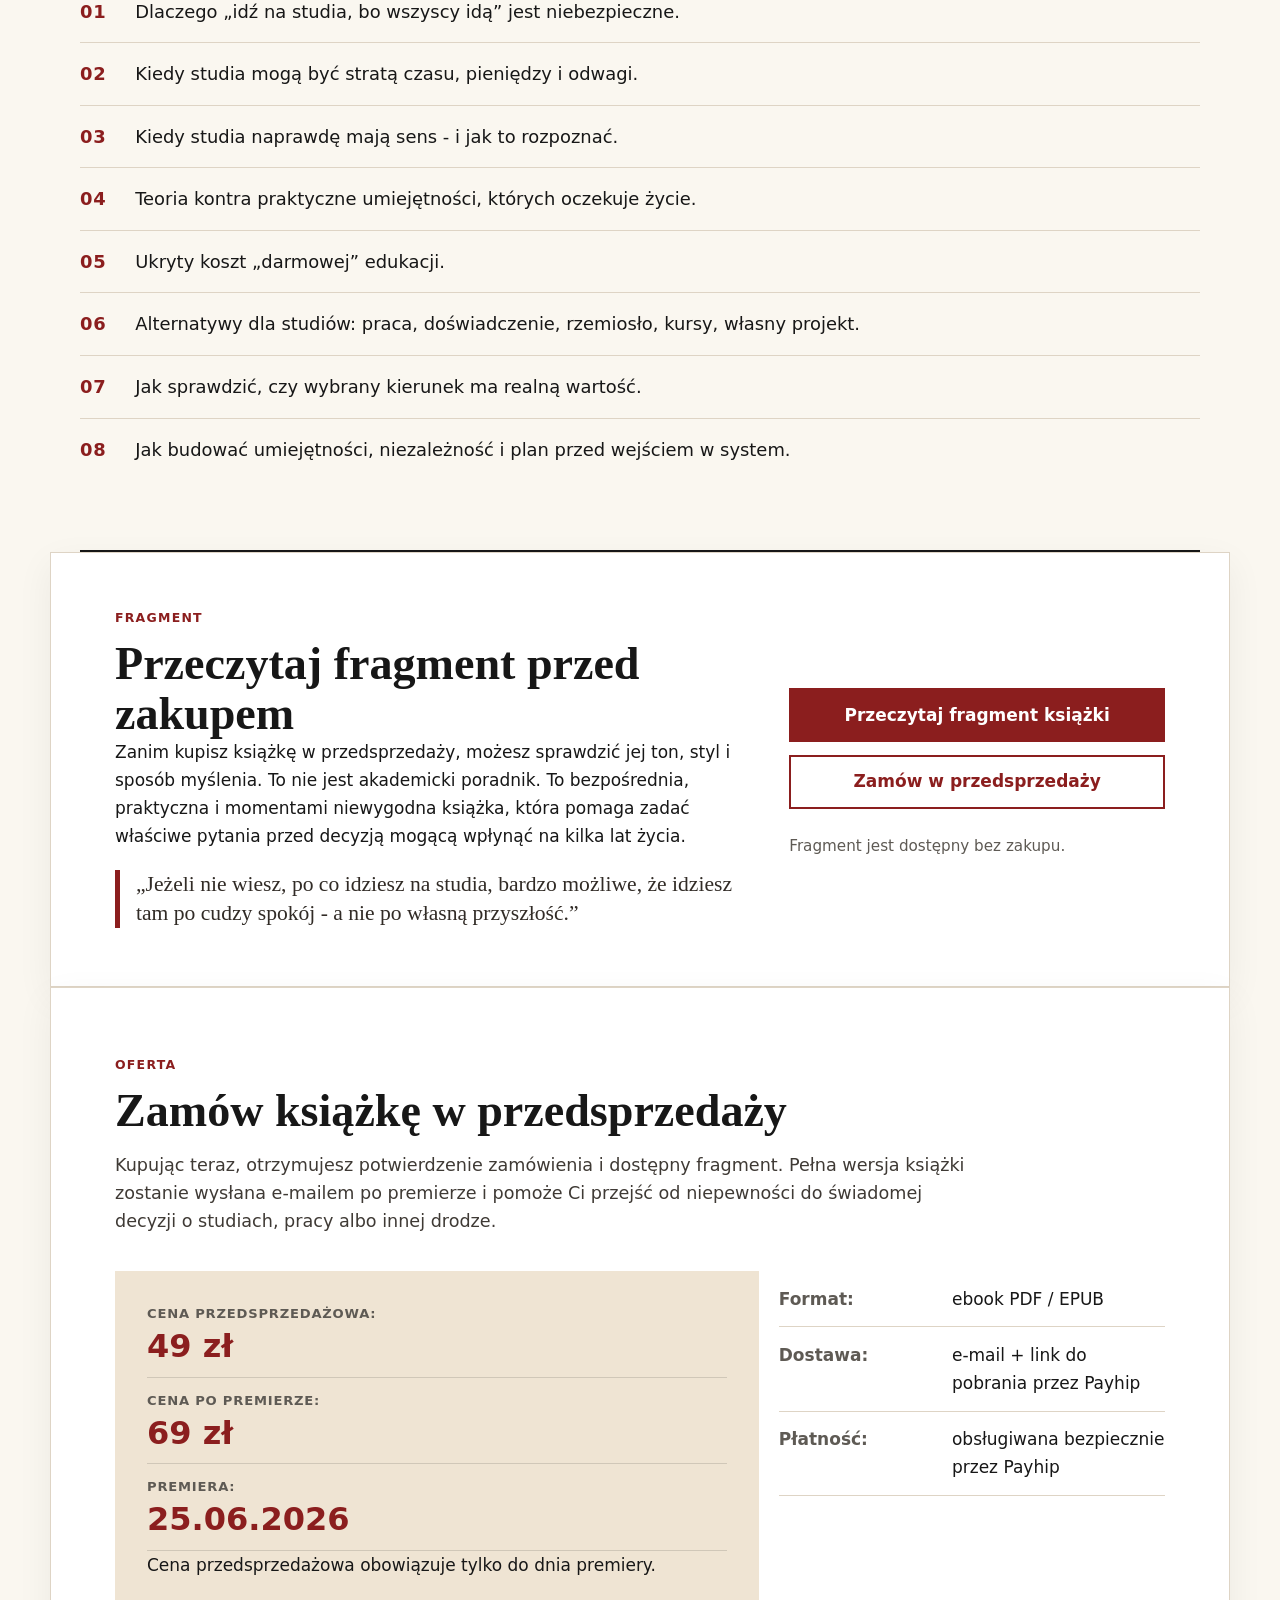
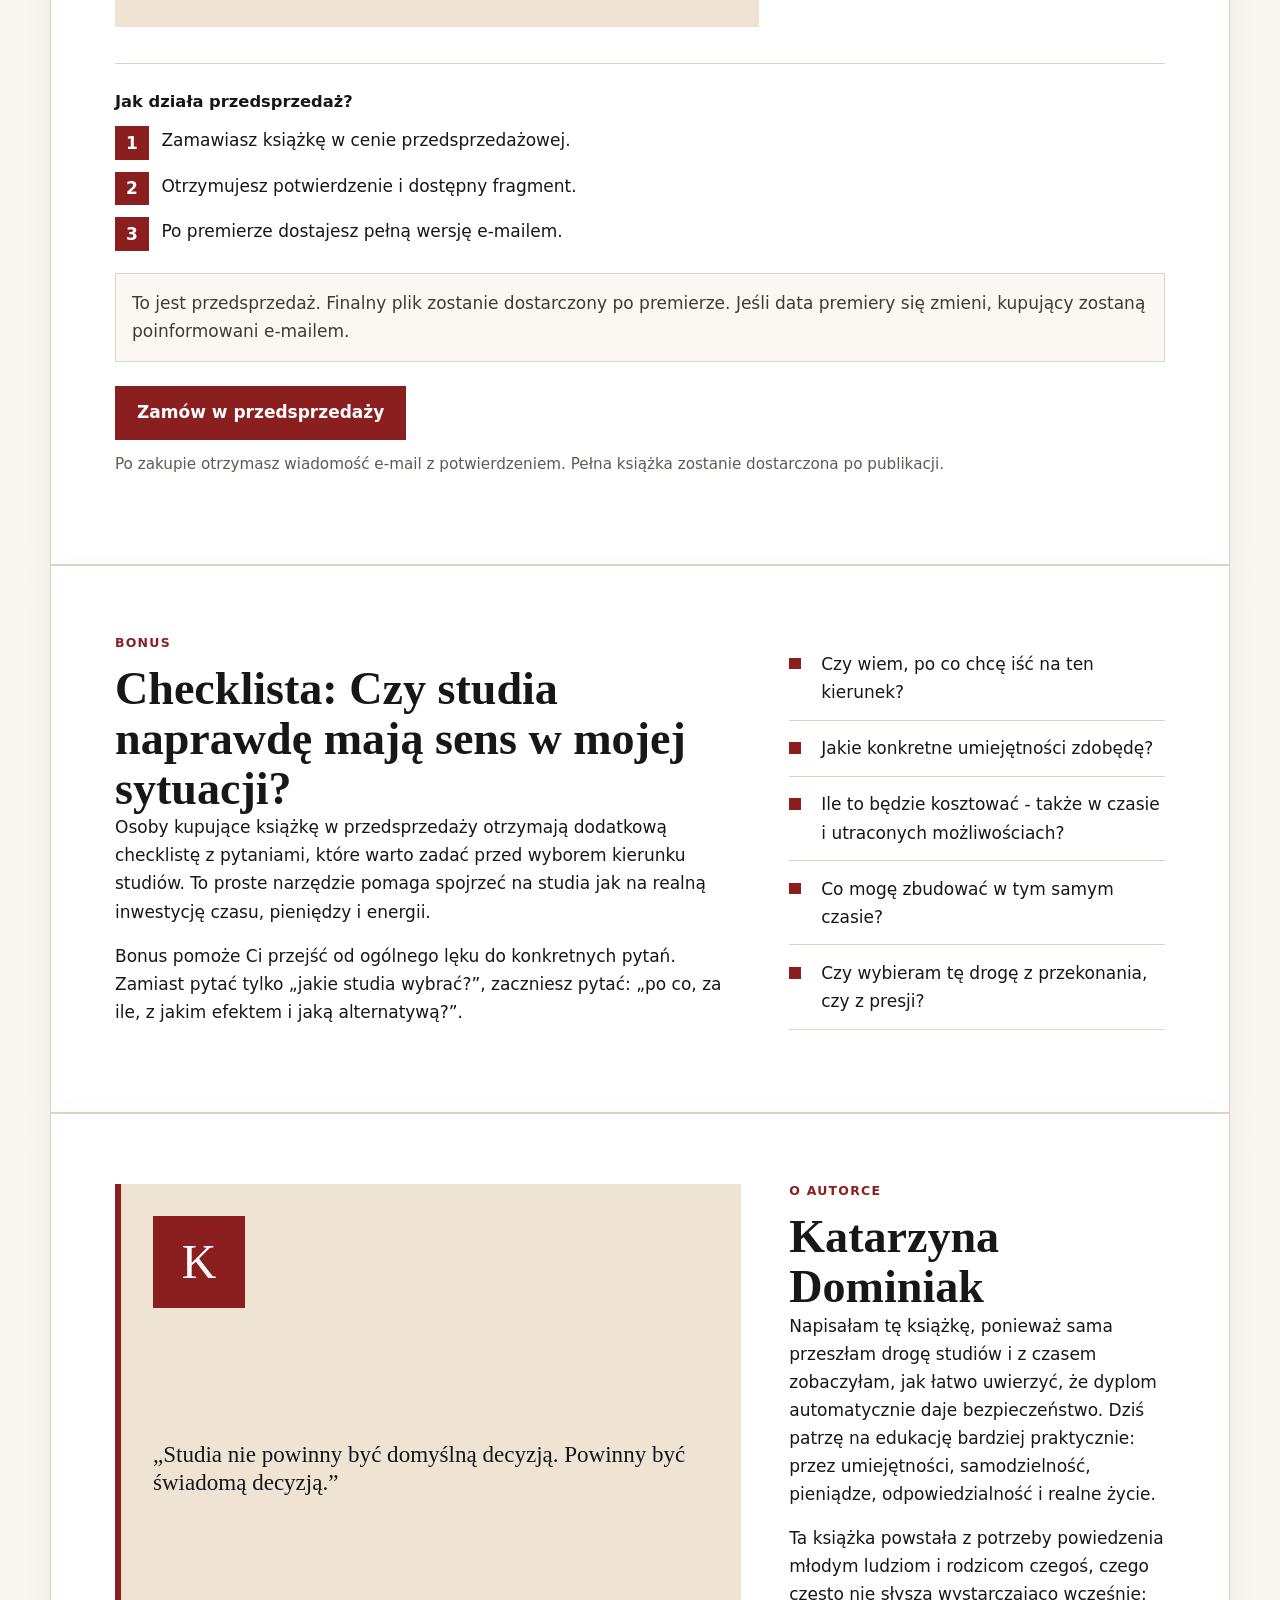
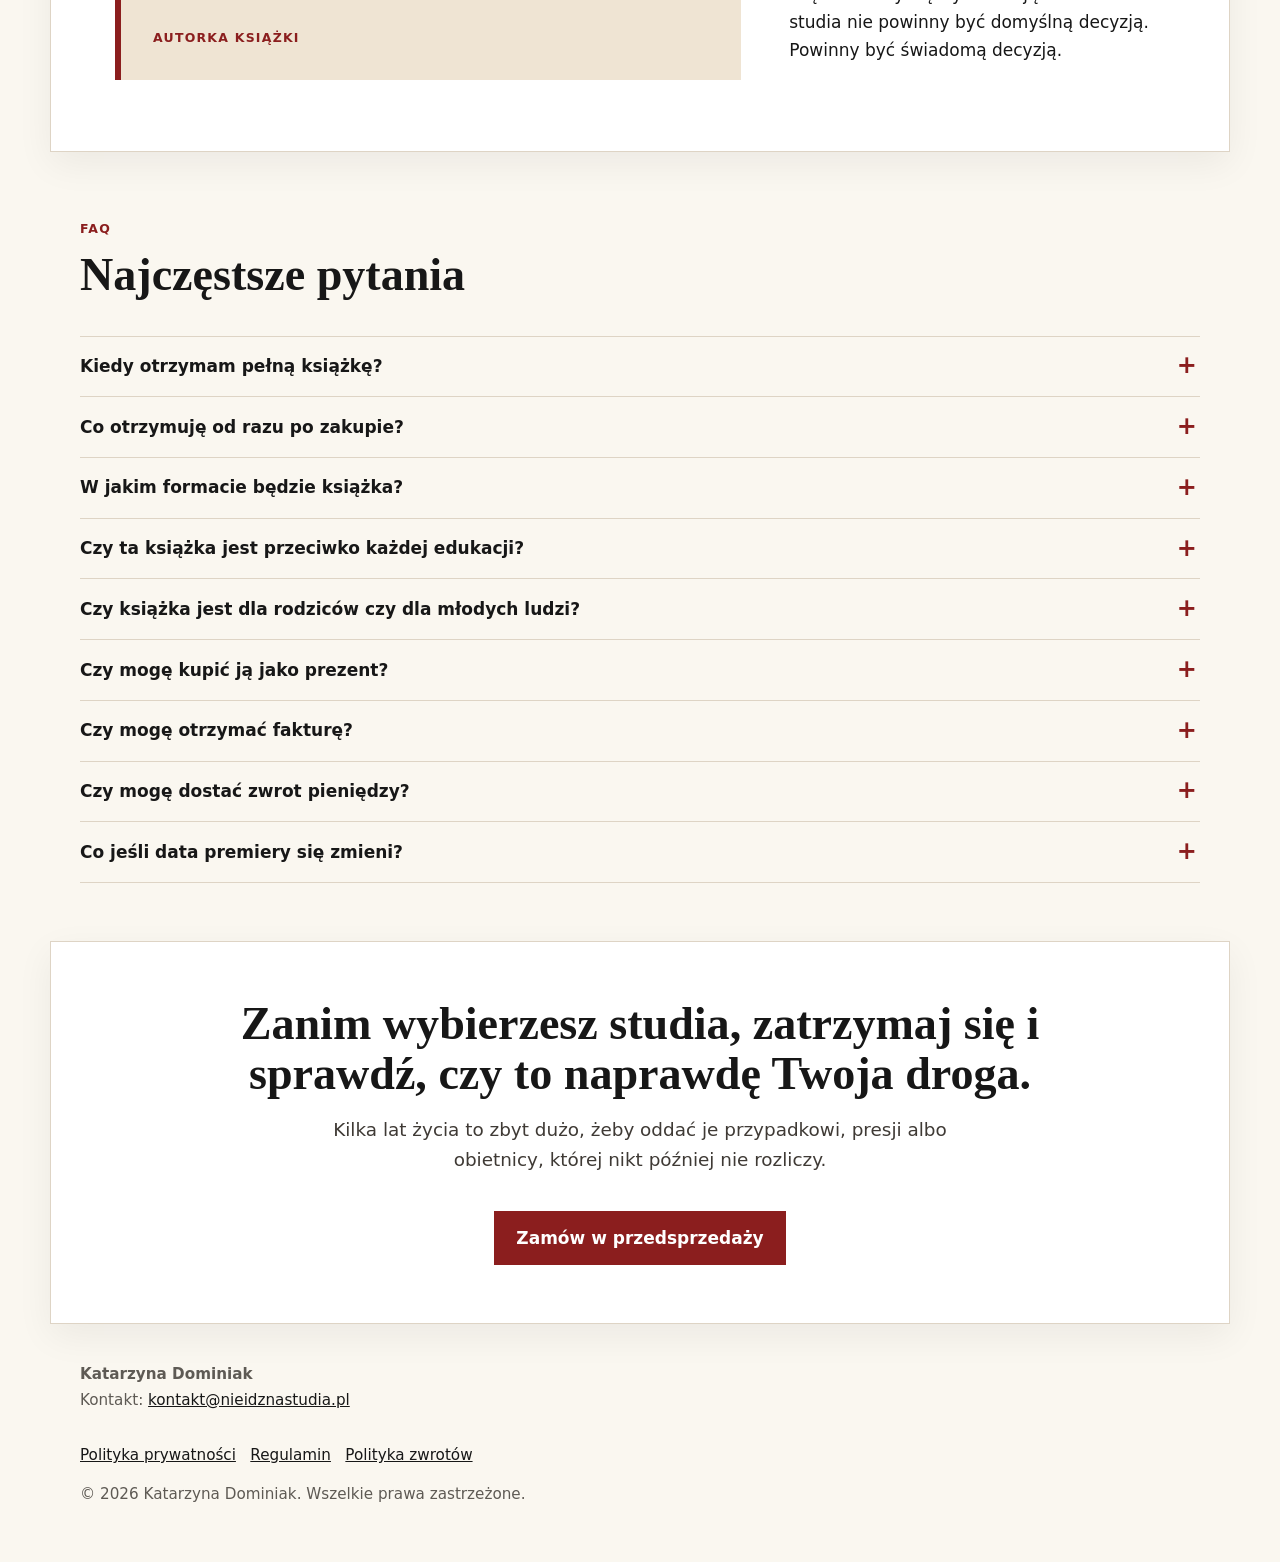
==== commit 9d20dfda: "Polish final publication text" ====
--- a/index.html
+++ b/index.html
@@ -3,21 +3,21 @@
   <head>
     <meta charset="utf-8">
     <meta name="viewport" content="width=device-width, initial-scale=1">
-    <title>Nie idź na studia — książka o świadomym wyborze studiów</title>
-    <meta name="description" content="Książka dla młodych ludzi i rodziców, którzy chcą świadomie zdecydować, czy studia naprawdę mają sens — zanim wybiorą je z presji, prestiżu albo braku planu.">
+    <title>Nie idź na studia - książka o świadomym wyborze studiów</title>
+    <meta name="description" content="Książka dla młodych ludzi i rodziców, którzy chcą świadomie zdecydować, czy studia naprawdę mają sens - zanim wybiorą je z presji, prestiżu albo braku planu.">
     <meta name="keywords" content="czy warto iść na studia, czy studia mają sens, nie idź na studia, co studiować, nie wiem co studiować, alternatywy dla studiów, studia czy praca, książka dla maturzysty, książka dla rodziców nastolatka, wybór studiów, presja na studia">
     <link rel="canonical" href="https://nieidznastudia.pl/">
     <meta property="og:type" content="website">
     <meta property="og:site_name" content="Nie idź na studia">
-    <meta property="og:title" content="Nie idź na studia — książka o świadomym wyborze studiów">
-    <meta property="og:description" content="Książka dla młodych ludzi i rodziców, którzy chcą świadomie zdecydować, czy studia naprawdę mają sens — zanim wybiorą je z presji, prestiżu albo braku planu.">
+    <meta property="og:title" content="Nie idź na studia - książka o świadomym wyborze studiów">
+    <meta property="og:description" content="Książka dla młodych ludzi i rodziców, którzy chcą świadomie zdecydować, czy studia naprawdę mają sens - zanim wybiorą je z presji, prestiżu albo braku planu.">
     <meta property="og:url" content="https://nieidznastudia.pl/">
     <meta property="og:image" content="https://nieidznastudia.pl/resources/cover.png">
     <meta property="og:image:alt" content="Okładka książki Nie idź na studia autorstwa Katarzyny Dominiak">
     <meta property="og:locale" content="pl_PL">
     <meta name="twitter:card" content="summary_large_image">
-    <meta name="twitter:title" content="Nie idź na studia — książka o świadomym wyborze studiów">
-    <meta name="twitter:description" content="Książka dla młodych ludzi i rodziców, którzy chcą świadomie zdecydować, czy studia naprawdę mają sens — zanim wybiorą je z presji, prestiżu albo braku planu.">
+    <meta name="twitter:title" content="Nie idź na studia - książka o świadomym wyborze studiów">
+    <meta name="twitter:description" content="Książka dla młodych ludzi i rodziców, którzy chcą świadomie zdecydować, czy studia naprawdę mają sens - zanim wybiorą je z presji, prestiżu albo braku planu.">
     <meta name="twitter:image" content="https://nieidznastudia.pl/resources/cover.png">
     <meta name="twitter:image:alt" content="Okładka książki Nie idź na studia autorstwa Katarzyny Dominiak">
     <link rel="stylesheet" href="styles.css">
@@ -38,7 +38,7 @@
         <div class="hero__content">
           <p class="eyebrow">Książka w przedsprzedaży</p>
           <h1>Nie wybieraj studiów tylko dlatego, że nie wiesz, <span class="text-nowrap">co dalej.</span></h1>
-          <p class="hero__lead">Książka dla młodych ludzi i rodziców, która pomaga sprawdzić decyzję o studiach — zanim wybór podjęty z presji, prestiżu albo braku planu kosztuje kilka lat życia, pieniądze i energię.</p>
+          <p class="hero__lead">Książka dla młodych ludzi i rodziców, która pomaga sprawdzić decyzję o studiach - zanim wybór podjęty z presji, prestiżu albo braku planu kosztuje kilka lat życia, pieniądze i energię.</p>
           <div class="button-row">
             <a class="button button--primary" href="https://payhip.com/b/IubtB" target="_blank" rel="noopener noreferrer">Zamów w przedsprzedaży</a>
             <a class="button button--secondary" href="assets/preview.txt">Przeczytaj fragment</a>
@@ -104,7 +104,7 @@
           <div class="outcome"><strong>Oddzielisz presję od decyzji.</strong><span>Sprawdzisz, czy wybierasz studia z własnego planu, czy z lęku, prestiżu, oczekiwań rodziny albo potrzeby świętego spokoju.</span></div>
           <div class="outcome"><strong>Ocenisz kierunek praktycznie.</strong><span>Nauczysz się patrzeć na studia przez umiejętności, doświadczenie, możliwości pracy i konkretny efekt, a nie przez obietnice z reklam uczelni.</span></div>
           <div class="outcome"><strong>Zobaczysz pełny koszt wyboru.</strong><span>Policzysz czas, pieniądze, utracone możliwości, opóźnioną niezależność, energię i ryzyko wejścia w kilka lat bez jasnego celu.</span></div>
-          <div class="outcome"><strong>Porównasz realne alternatywy.</strong><span>Dostaniesz ramę do rozmowy o studiach, pracy, kursach, portfolio i własnym projekcie — także dla rodziców, którzy chcą pomóc bez nacisku i straszenia.</span></div>
+          <div class="outcome"><strong>Porównasz realne alternatywy.</strong><span>Dostaniesz ramę do rozmowy o studiach, pracy, kursach, portfolio i własnym projekcie - także dla rodziców, którzy chcą pomóc bez nacisku i straszenia.</span></div>
         </div>
       </section>
 
@@ -116,7 +116,7 @@
         <ol class="toc-list">
           <li>Dlaczego „idź na studia, bo wszyscy idą” jest niebezpieczne.</li>
           <li>Kiedy studia mogą być stratą czasu, pieniędzy i odwagi.</li>
-          <li>Kiedy studia naprawdę mają sens — i jak to rozpoznać.</li>
+          <li>Kiedy studia naprawdę mają sens - i jak to rozpoznać.</li>
           <li>Teoria kontra praktyczne umiejętności, których oczekuje życie.</li>
           <li>Ukryty koszt „darmowej” edukacji.</li>
           <li>Alternatywy dla studiów: praca, doświadczenie, rzemiosło, kursy, własny projekt.</li>
@@ -131,7 +131,7 @@
           <h2>Przeczytaj fragment przed zakupem</h2>
           <p>Zanim kupisz książkę w przedsprzedaży, możesz sprawdzić jej ton, styl i sposób myślenia. To nie jest akademicki poradnik. To bezpośrednia, praktyczna i momentami niewygodna książka, która pomaga zadać właściwe pytania przed decyzją mogącą wpłynąć na kilka lat życia.</p>
           <blockquote>
-            „Jeżeli nie wiesz, po co idziesz na studia, bardzo możliwe, że idziesz tam po cudzy spokój — a nie po własną przyszłość.”
+            „Jeżeli nie wiesz, po co idziesz na studia, bardzo możliwe, że idziesz tam po cudzy spokój - a nie po własną przyszłość.”
           </blockquote>
         </div>
         <div class="preview__action">
@@ -183,7 +183,7 @@
         <ul class="check-list">
           <li>Czy wiem, po co chcę iść na ten kierunek?</li>
           <li>Jakie konkretne umiejętności zdobędę?</li>
-          <li>Ile to będzie kosztować — także w czasie i utraconych możliwościach?</li>
+          <li>Ile to będzie kosztować - także w czasie i utraconych możliwościach?</li>
           <li>Co mogę zbudować w tym samym czasie?</li>
           <li>Czy wybieram tę drogę z przekonania, czy z presji?</li>
         </ul>
@@ -219,7 +219,7 @@
           </div>
           <div class="faq-item">
             <button class="faq-question" type="button" aria-expanded="false">W jakim formacie będzie książka?</button>
-            <div class="faq-answer"><p>Planowany format to ebook PDF. Możliwy jest również format EPUB — do potwierdzenia przed premierą.</p></div>
+            <div class="faq-answer"><p>Planowany format to ebook PDF. Możliwy jest również format EPUB - do potwierdzenia przed premierą.</p></div>
           </div>
           <div class="faq-item">
             <button class="faq-question" type="button" aria-expanded="false">Czy ta książka jest przeciwko każdej edukacji?</button>
--- a/styles.css
+++ b/styles.css
@@ -95,9 +95,11 @@
 }
 
 .hero h1 {
-  max-width: 780px;
+  max-width: min(100%, 780px);
   font-size: clamp(2.75rem, 5.6vw, 5.25rem);
   line-height: 1.02;
+  overflow-wrap: normal;
+  text-wrap: balance;
 }
 
 h2 {
@@ -181,6 +183,11 @@
 
 .hero + .problem {
   padding-top: clamp(1.9rem, 4vw, 3.4rem);
+}
+
+.hero__content {
+  min-width: 0;
+  overflow: visible;
 }
 
 .hero__lead {
@@ -893,7 +900,7 @@
 @media (max-width: 520px) {
   :root {
     --section-y: clamp(2.15rem, 9vw, 2.85rem);
-    --section-title-size: clamp(1.68rem, 7.2vw, 2.25rem);
+    --section-title-size: clamp(1.62rem, 6.8vw, 2.12rem);
     --card-x: 1rem;
   }
 
@@ -918,8 +925,12 @@
 
   .hero h1 {
     max-width: 100%;
-    font-size: clamp(1.82rem, 8vw, 2.3rem);
+    font-size: clamp(1.78rem, 7.6vw, 2.2rem);
     line-height: 1.06;
+  }
+
+  .problem h2 {
+    line-height: 1.12;
   }
 
   .hero__lead {
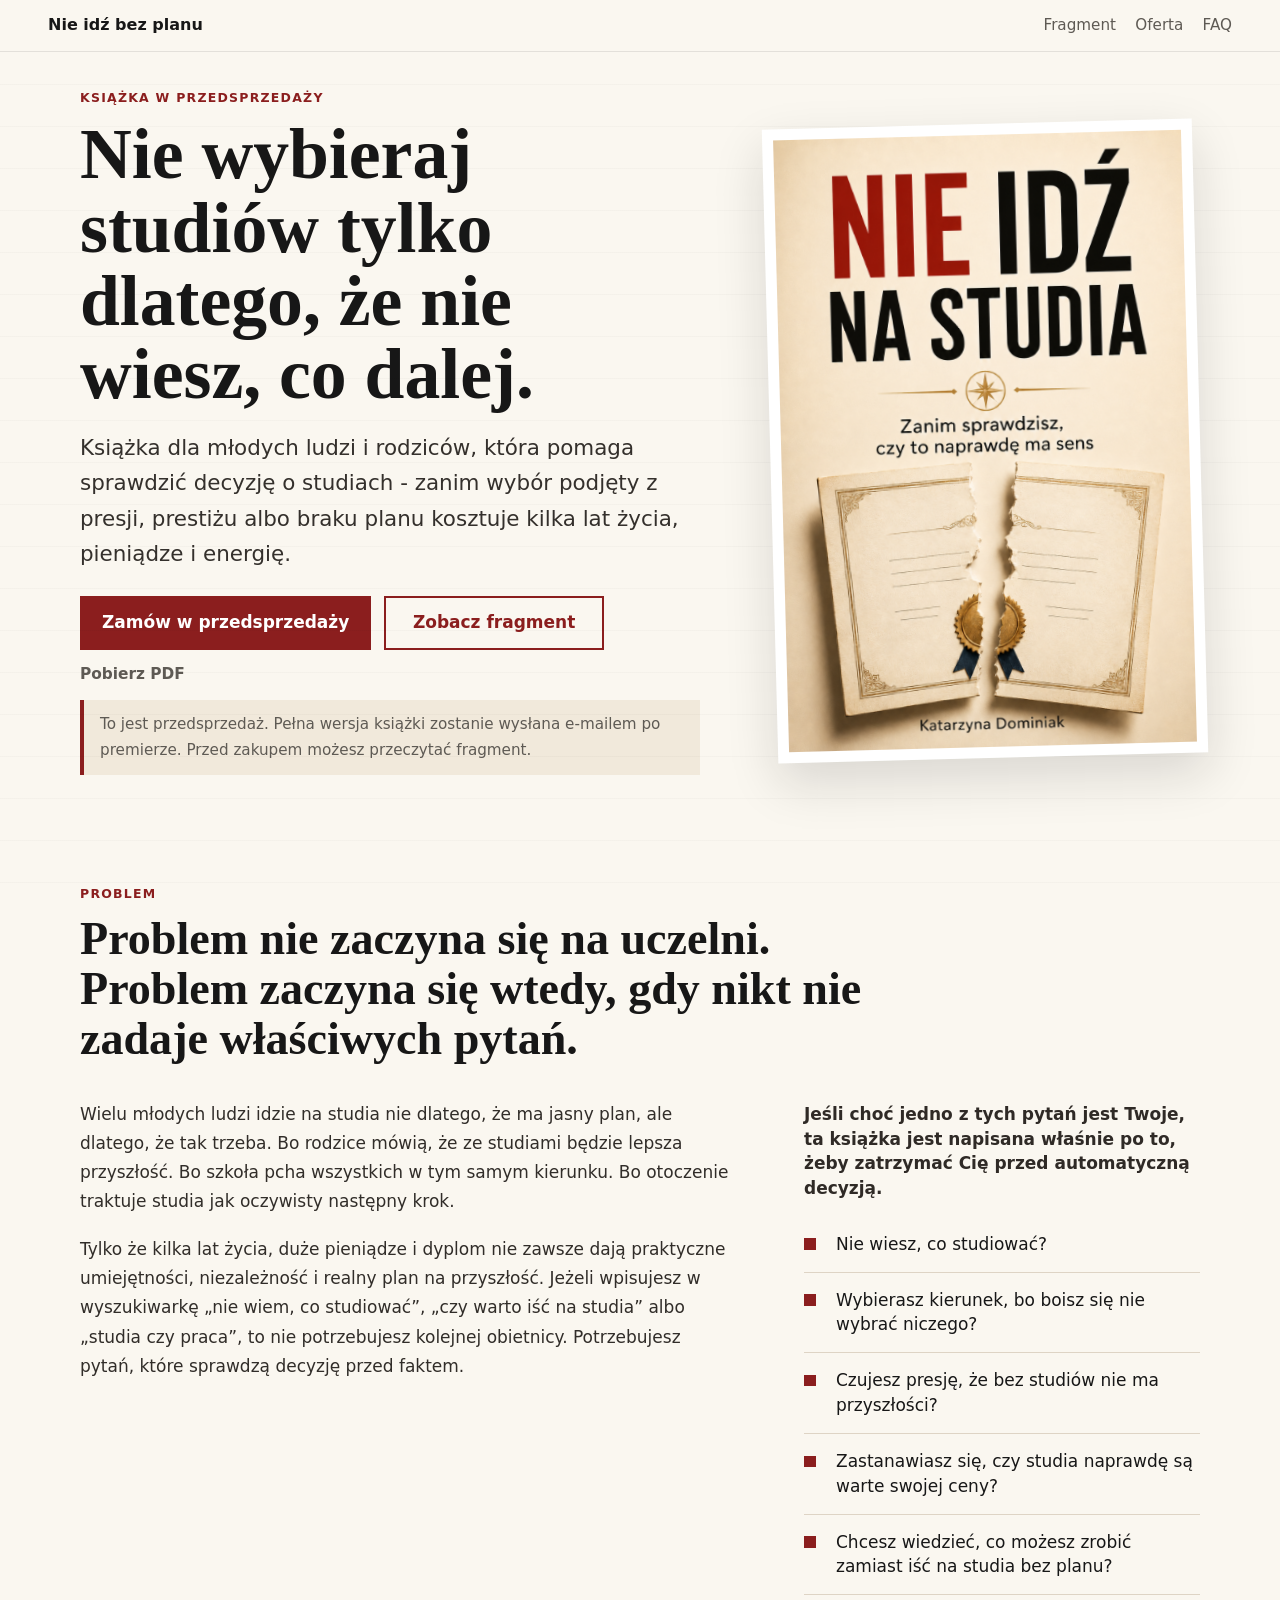
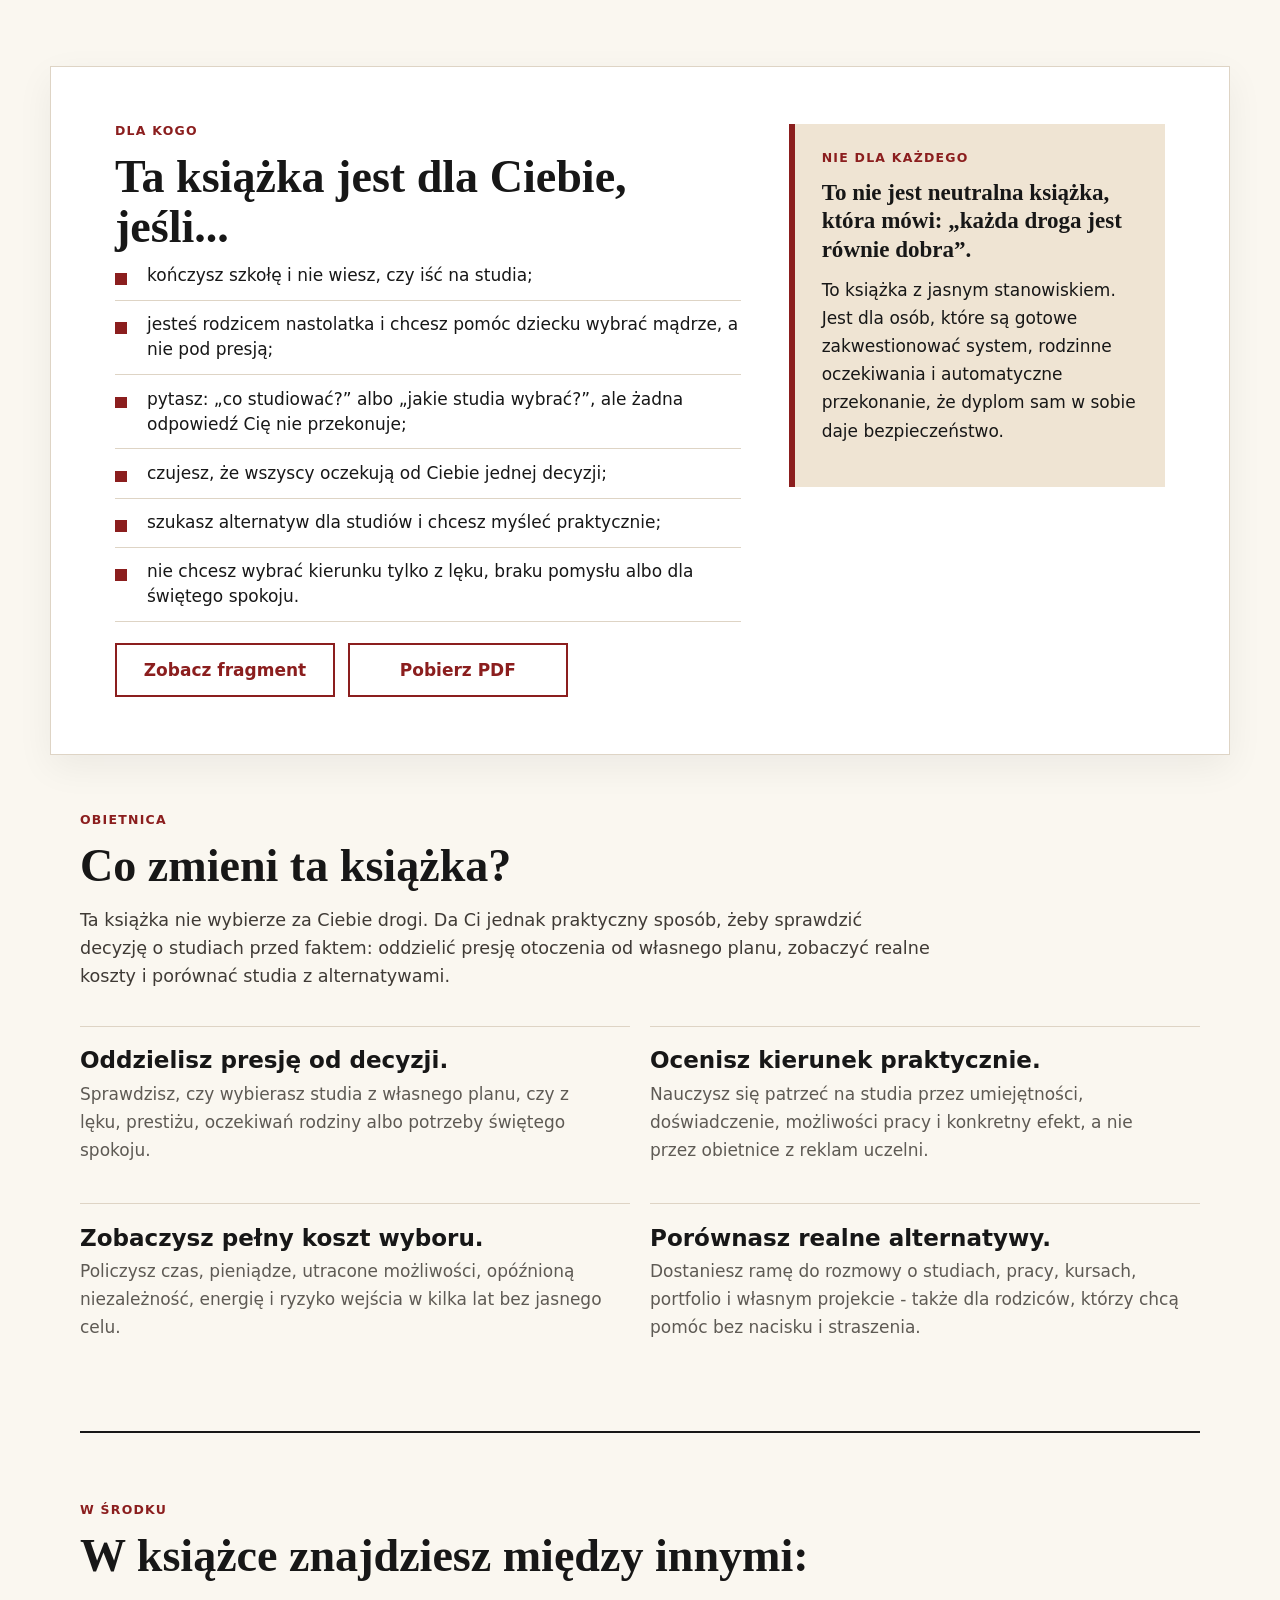
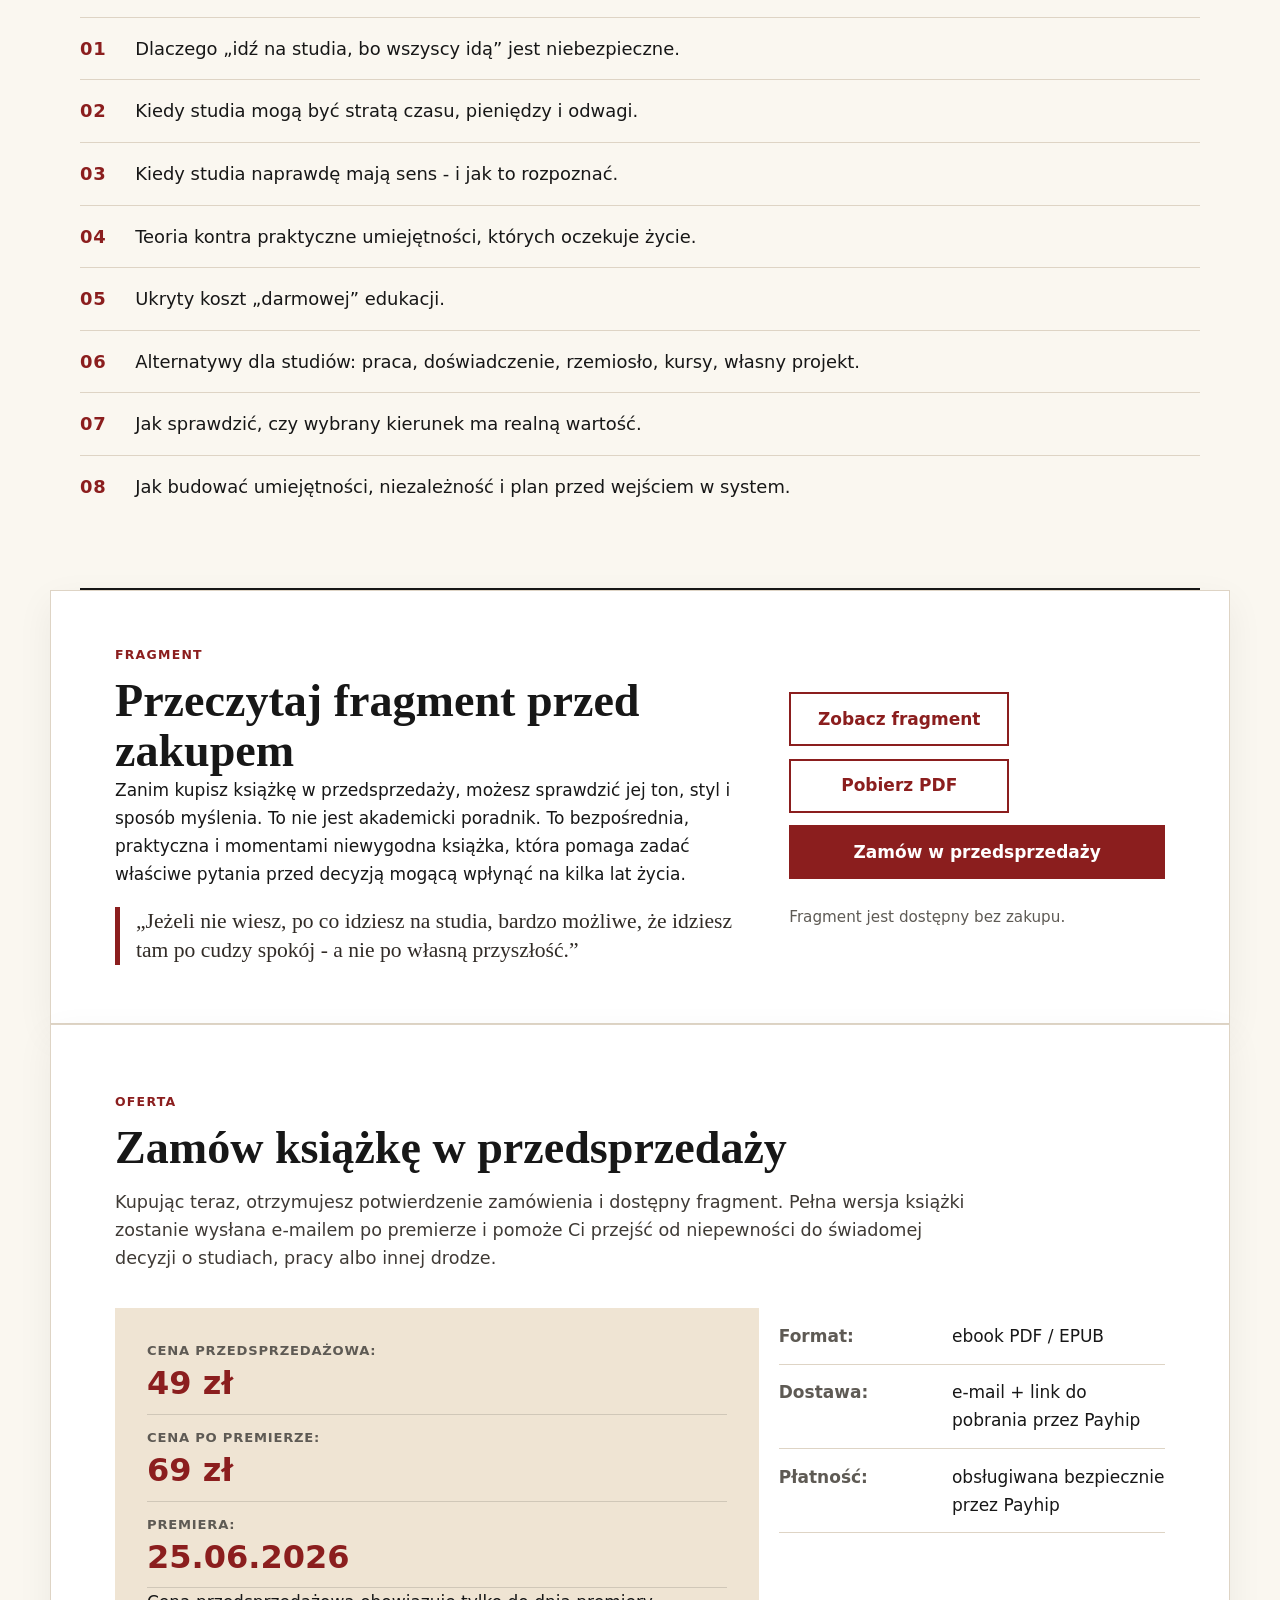
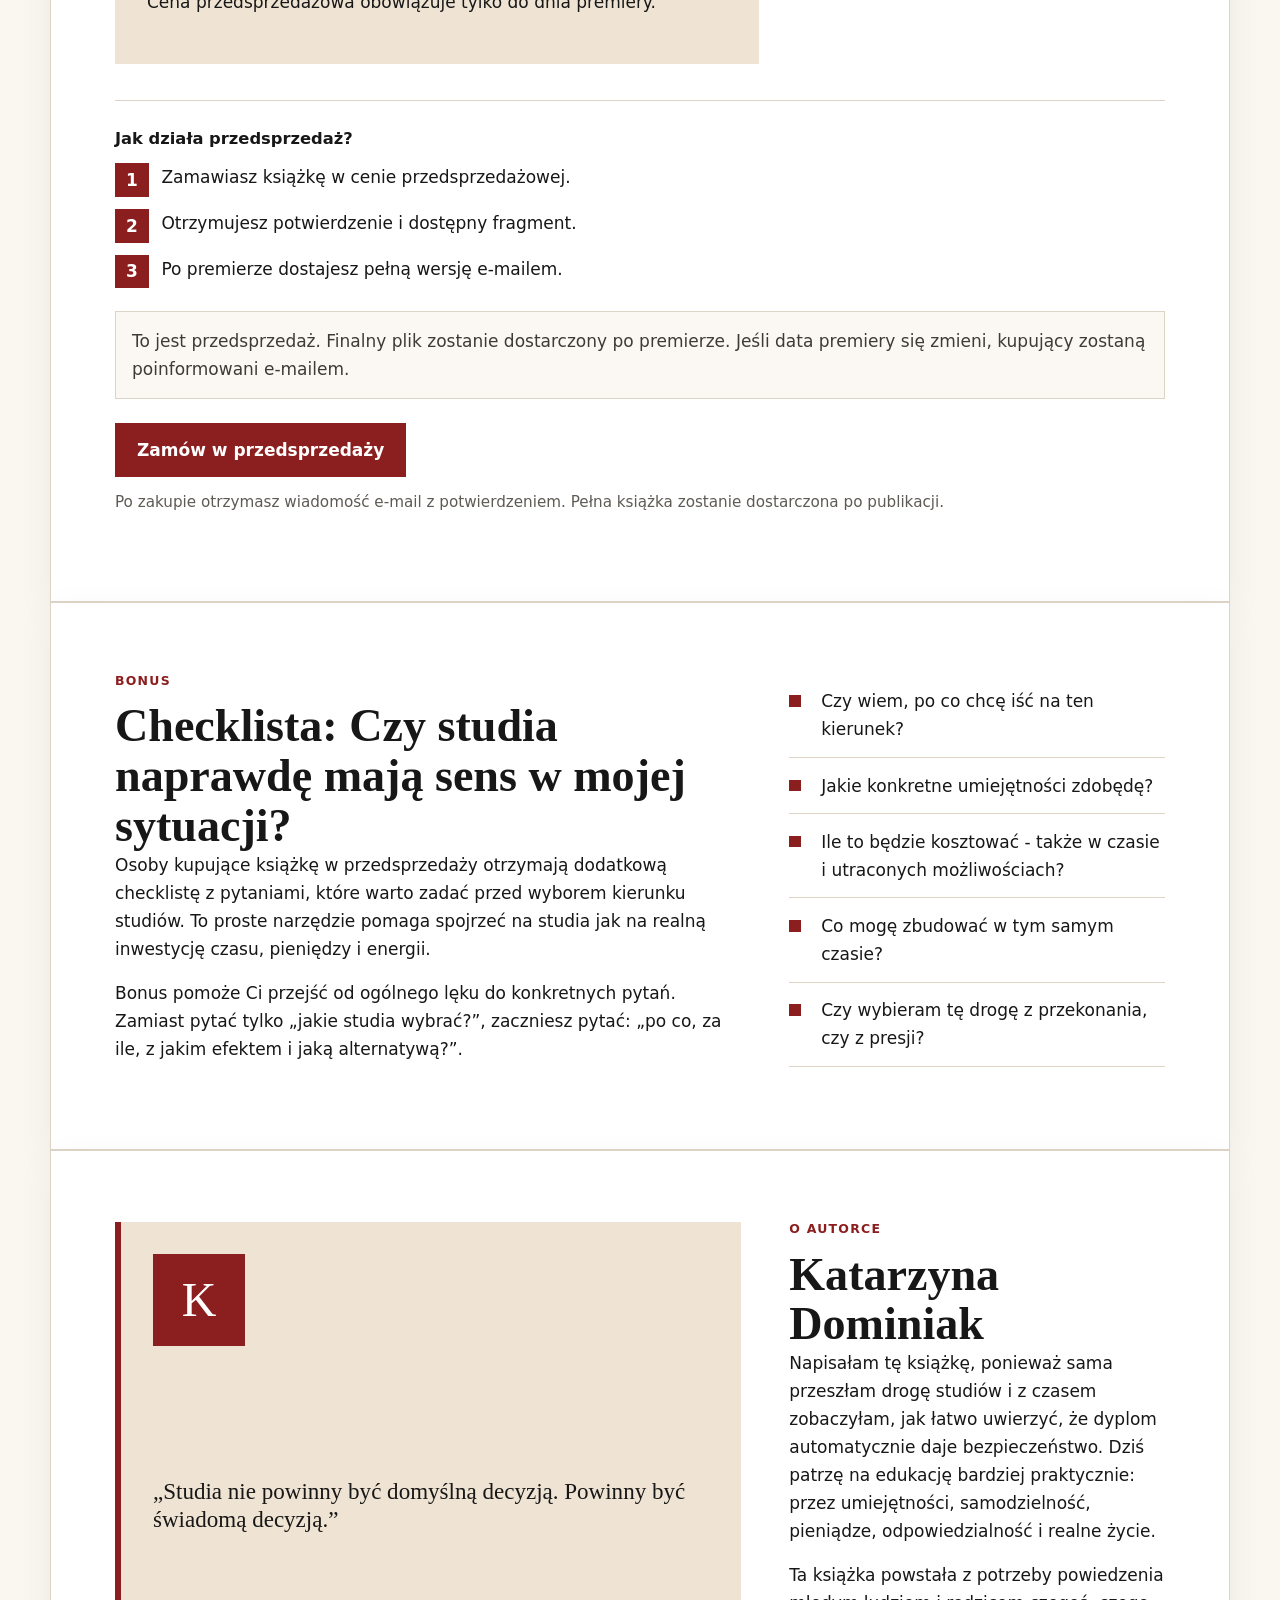
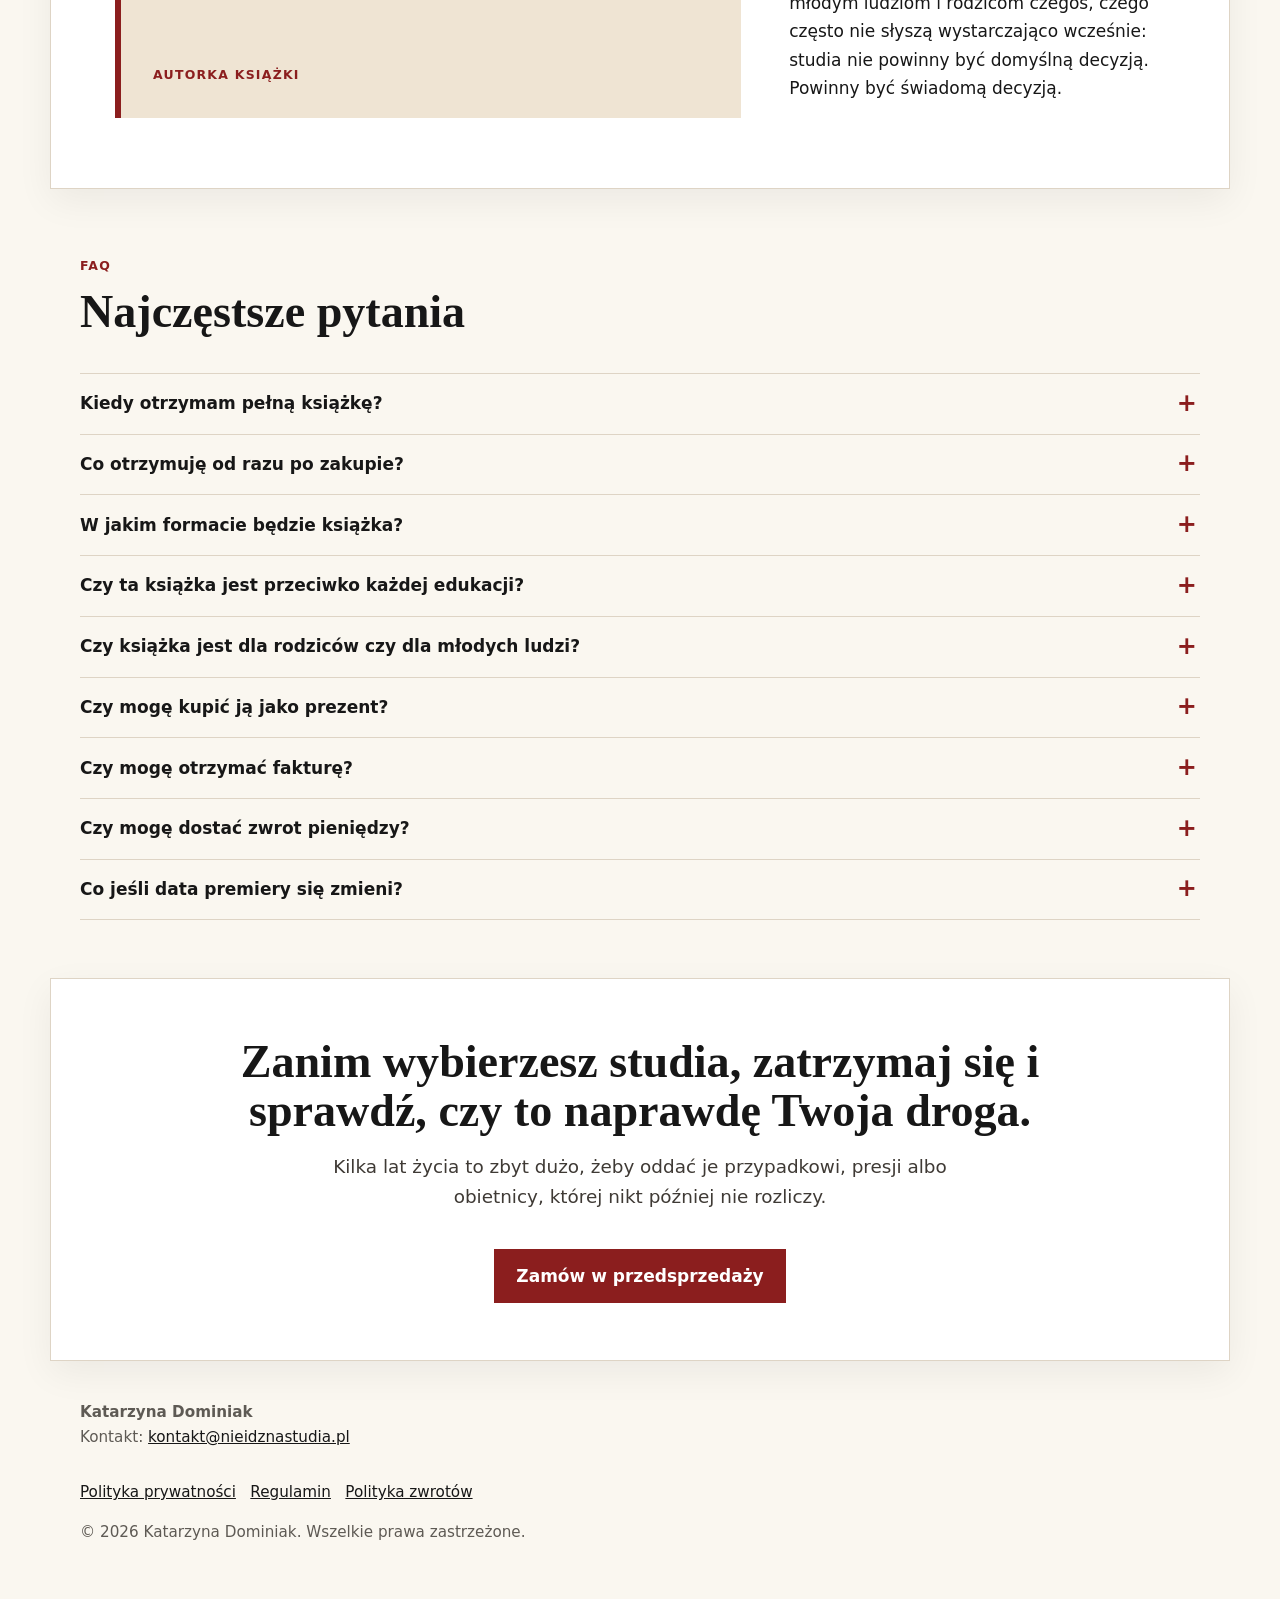
==== commit cb20fe0d: "Prepare GitHub Pages custom domain" ====
--- a/index.html
+++ b/index.html
@@ -41,8 +41,9 @@
           <p class="hero__lead">Książka dla młodych ludzi i rodziców, która pomaga sprawdzić decyzję o studiach - zanim wybór podjęty z presji, prestiżu albo braku planu kosztuje kilka lat życia, pieniądze i energię.</p>
           <div class="button-row">
             <a class="button button--primary" href="https://payhip.com/b/IubtB" target="_blank" rel="noopener noreferrer">Zamów w przedsprzedaży</a>
-            <a class="button button--secondary" href="assets/preview.txt">Przeczytaj fragment</a>
-          </div>
+            <a class="button button--secondary" href="/nie-idz-na-studia-bezplatny-fragment.pdf" target="_blank" rel="noopener noreferrer">Zobacz fragment</a>
+          </div>
+          <a class="text-download-link" href="/nie-idz-na-studia-bezplatny-fragment.pdf" download>Pobierz PDF</a>
           <p class="small-note hero-note">To jest przedsprzedaż. Pełna wersja książki zostanie wysłana e-mailem po premierze. Przed zakupem możesz przeczytać fragment.</p>
         </div>
         <div class="hero__cover">
@@ -85,7 +86,10 @@
             <li>szukasz alternatyw dla studiów i chcesz myśleć praktycznie;</li>
             <li>nie chcesz wybrać kierunku tylko z lęku, braku pomysłu albo dla świętego spokoju.</li>
           </ul>
-          <a class="button button--secondary inline-cta" href="assets/preview.txt">Przeczytaj fragment</a>
+          <div class="button-row inline-cta fragment-actions">
+            <a class="button button--secondary" href="/nie-idz-na-studia-bezplatny-fragment.pdf" target="_blank" rel="noopener noreferrer">Zobacz fragment</a>
+            <a class="button button--secondary" href="/nie-idz-na-studia-bezplatny-fragment.pdf" download>Pobierz PDF</a>
+          </div>
         </div>
         <aside class="statement-box">
           <p class="eyebrow">Nie dla każdego</p>
@@ -135,8 +139,11 @@
           </blockquote>
         </div>
         <div class="preview__action">
-          <a class="button button--primary" href="assets/preview.txt">Przeczytaj fragment książki</a>
-          <a class="button button--secondary" href="https://payhip.com/b/IubtB" target="_blank" rel="noopener noreferrer">Zamów w przedsprzedaży</a>
+          <div class="fragment-actions">
+            <a class="button button--secondary" href="/nie-idz-na-studia-bezplatny-fragment.pdf" target="_blank" rel="noopener noreferrer">Zobacz fragment</a>
+            <a class="button button--secondary" href="/nie-idz-na-studia-bezplatny-fragment.pdf" download>Pobierz PDF</a>
+          </div>
+          <a class="button button--primary" href="https://payhip.com/b/IubtB" target="_blank" rel="noopener noreferrer">Zamów w przedsprzedaży</a>
           <p class="small-note">Fragment jest dostępny bez zakupu.</p>
         </div>
       </section>
--- a/styles.css
+++ b/styles.css
@@ -263,6 +263,21 @@
   background: var(--soft);
 }
 
+.text-download-link {
+  display: inline-flex;
+  margin-top: 0.75rem;
+  color: var(--muted);
+  font-size: 0.96rem;
+  font-weight: 750;
+  text-decoration: none;
+}
+
+.text-download-link:hover {
+  color: var(--accent);
+  text-decoration: underline;
+  text-underline-offset: 0.18em;
+}
+
 .button--wide {
   width: 100%;
   margin-top: 1.5rem;
@@ -430,6 +445,13 @@
   margin-top: 1.3rem;
 }
 
+.fragment-actions {
+  display: flex;
+  flex-direction: column;
+  gap: 0.8rem;
+  width: 100%;
+}
+
 .outcomes-grid,
 .offer-grid {
   display: grid;
@@ -820,11 +842,18 @@
   .button-row {
     flex-direction: row;
     align-items: center;
+    flex-wrap: wrap;
   }
 
   .button {
     width: auto;
     min-width: 220px;
+  }
+
+  .fragment-actions {
+    flex-direction: row;
+    flex-wrap: wrap;
+    align-items: center;
   }
 
   .outcomes-grid {
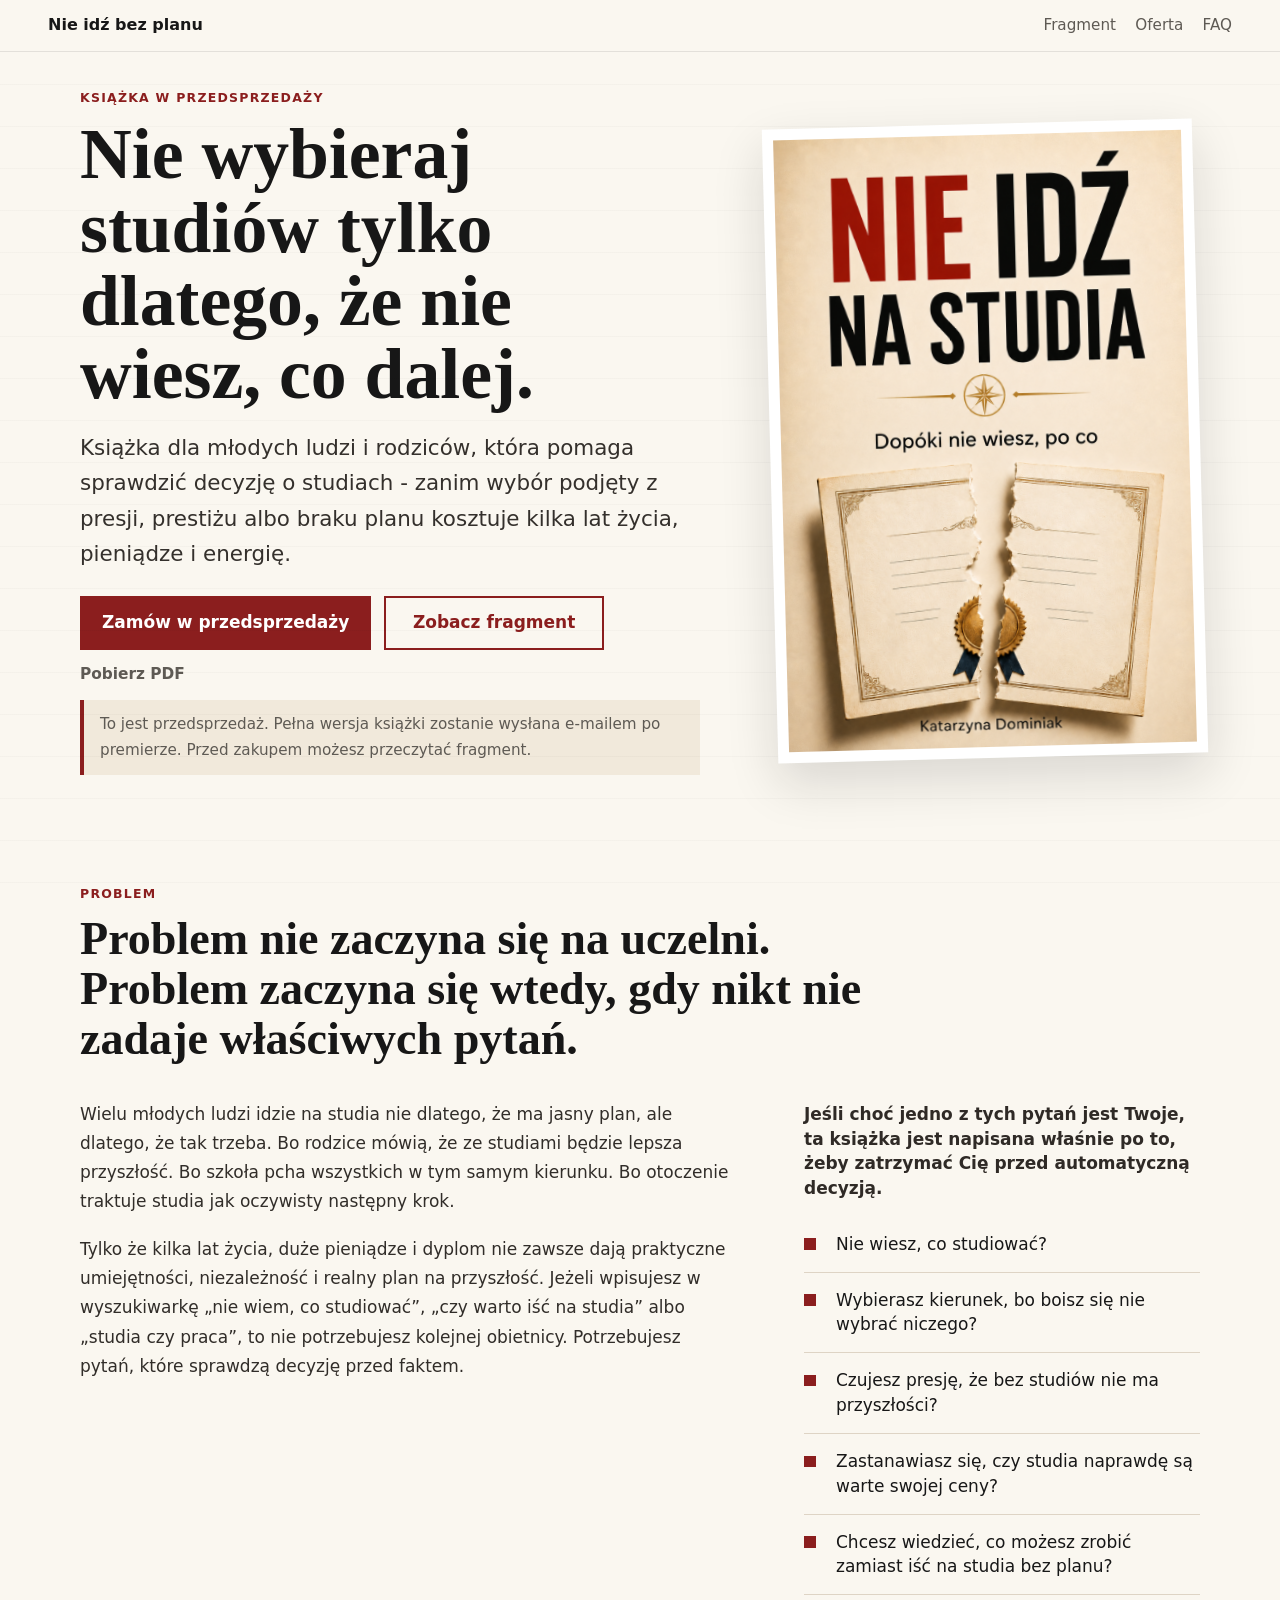
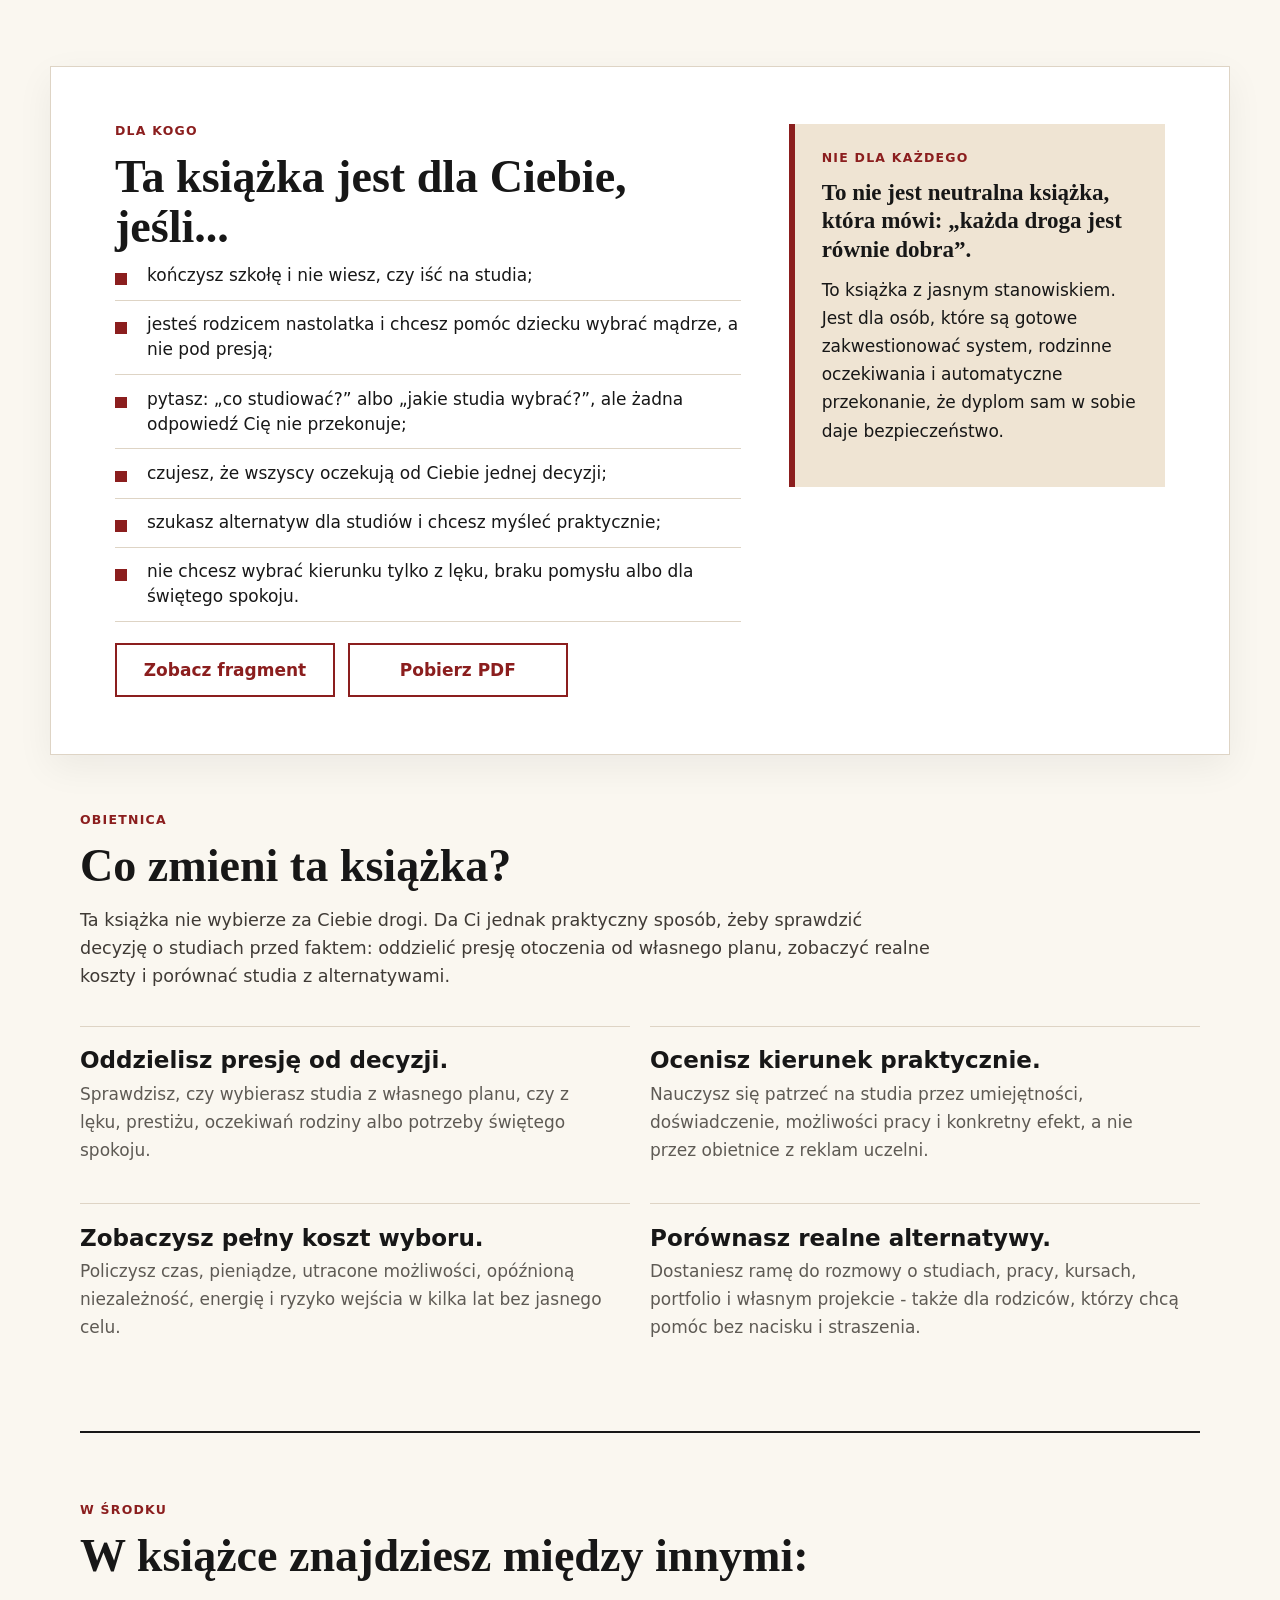
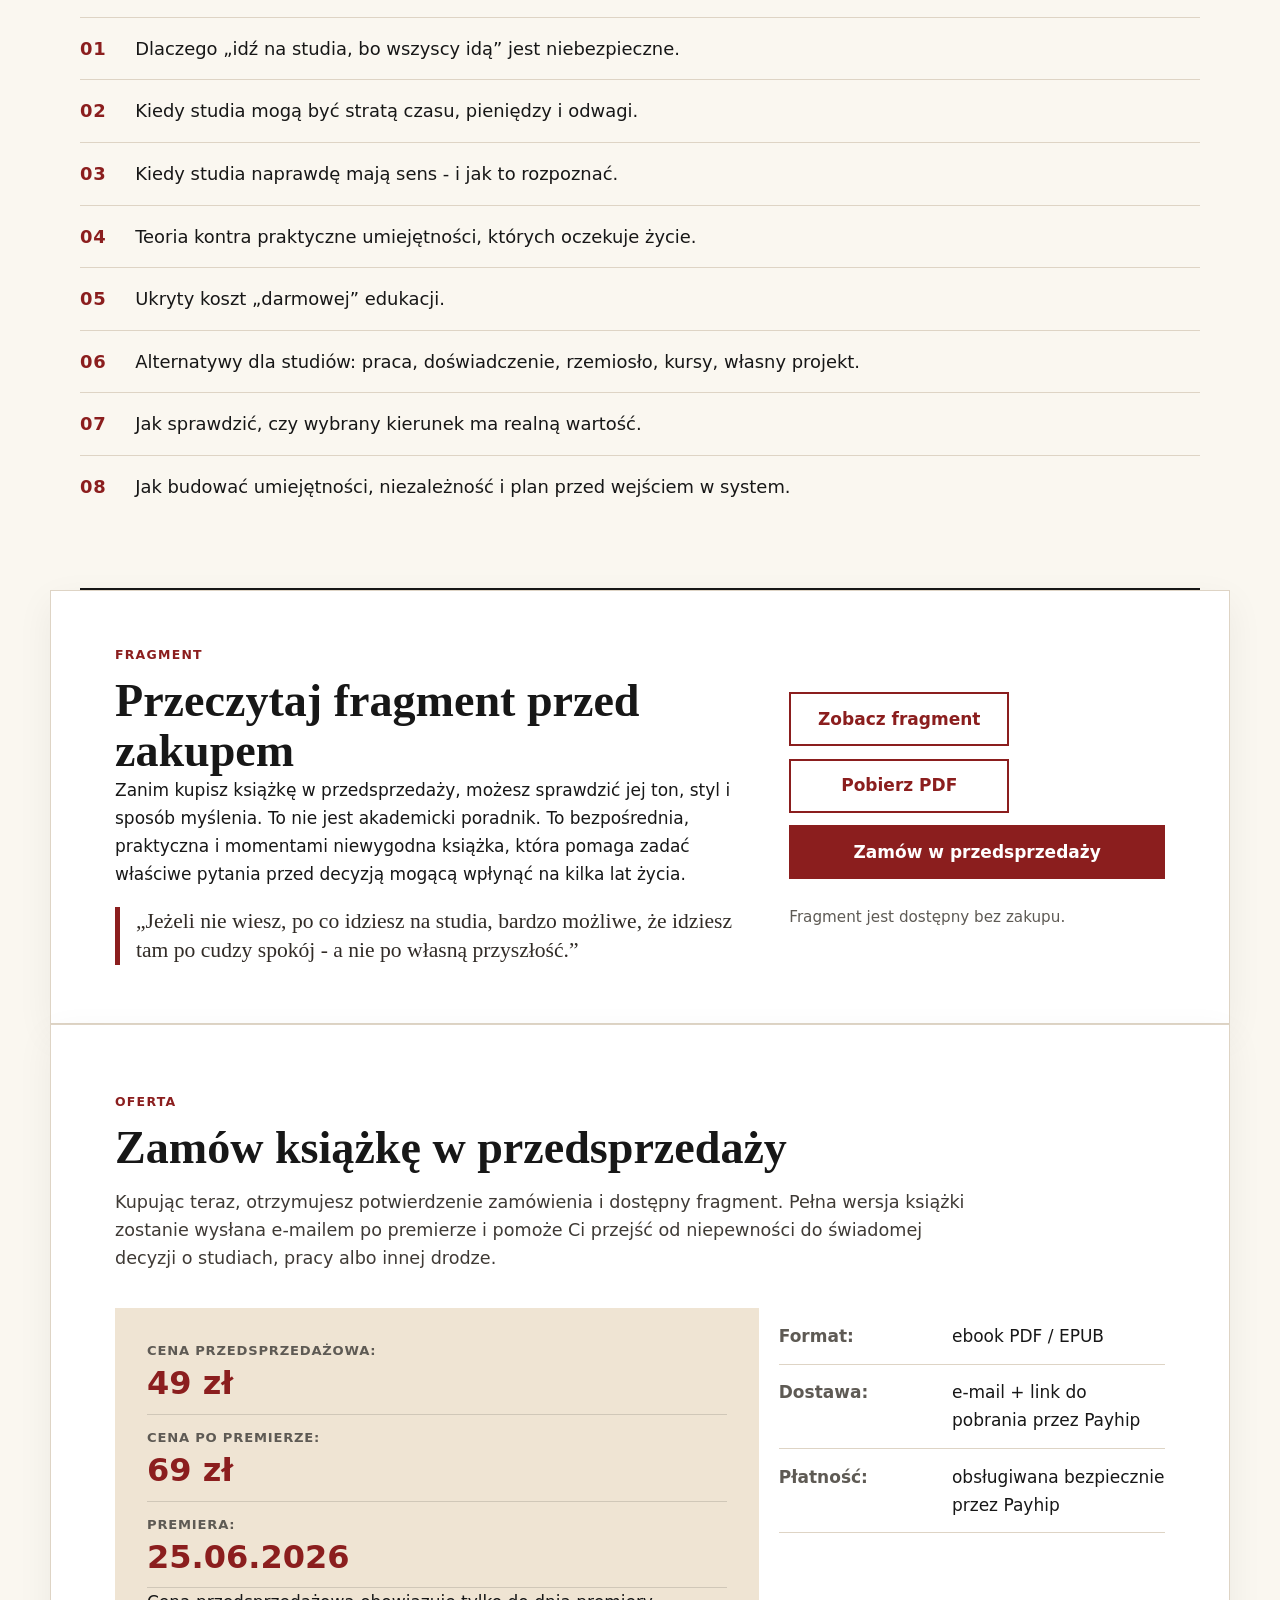
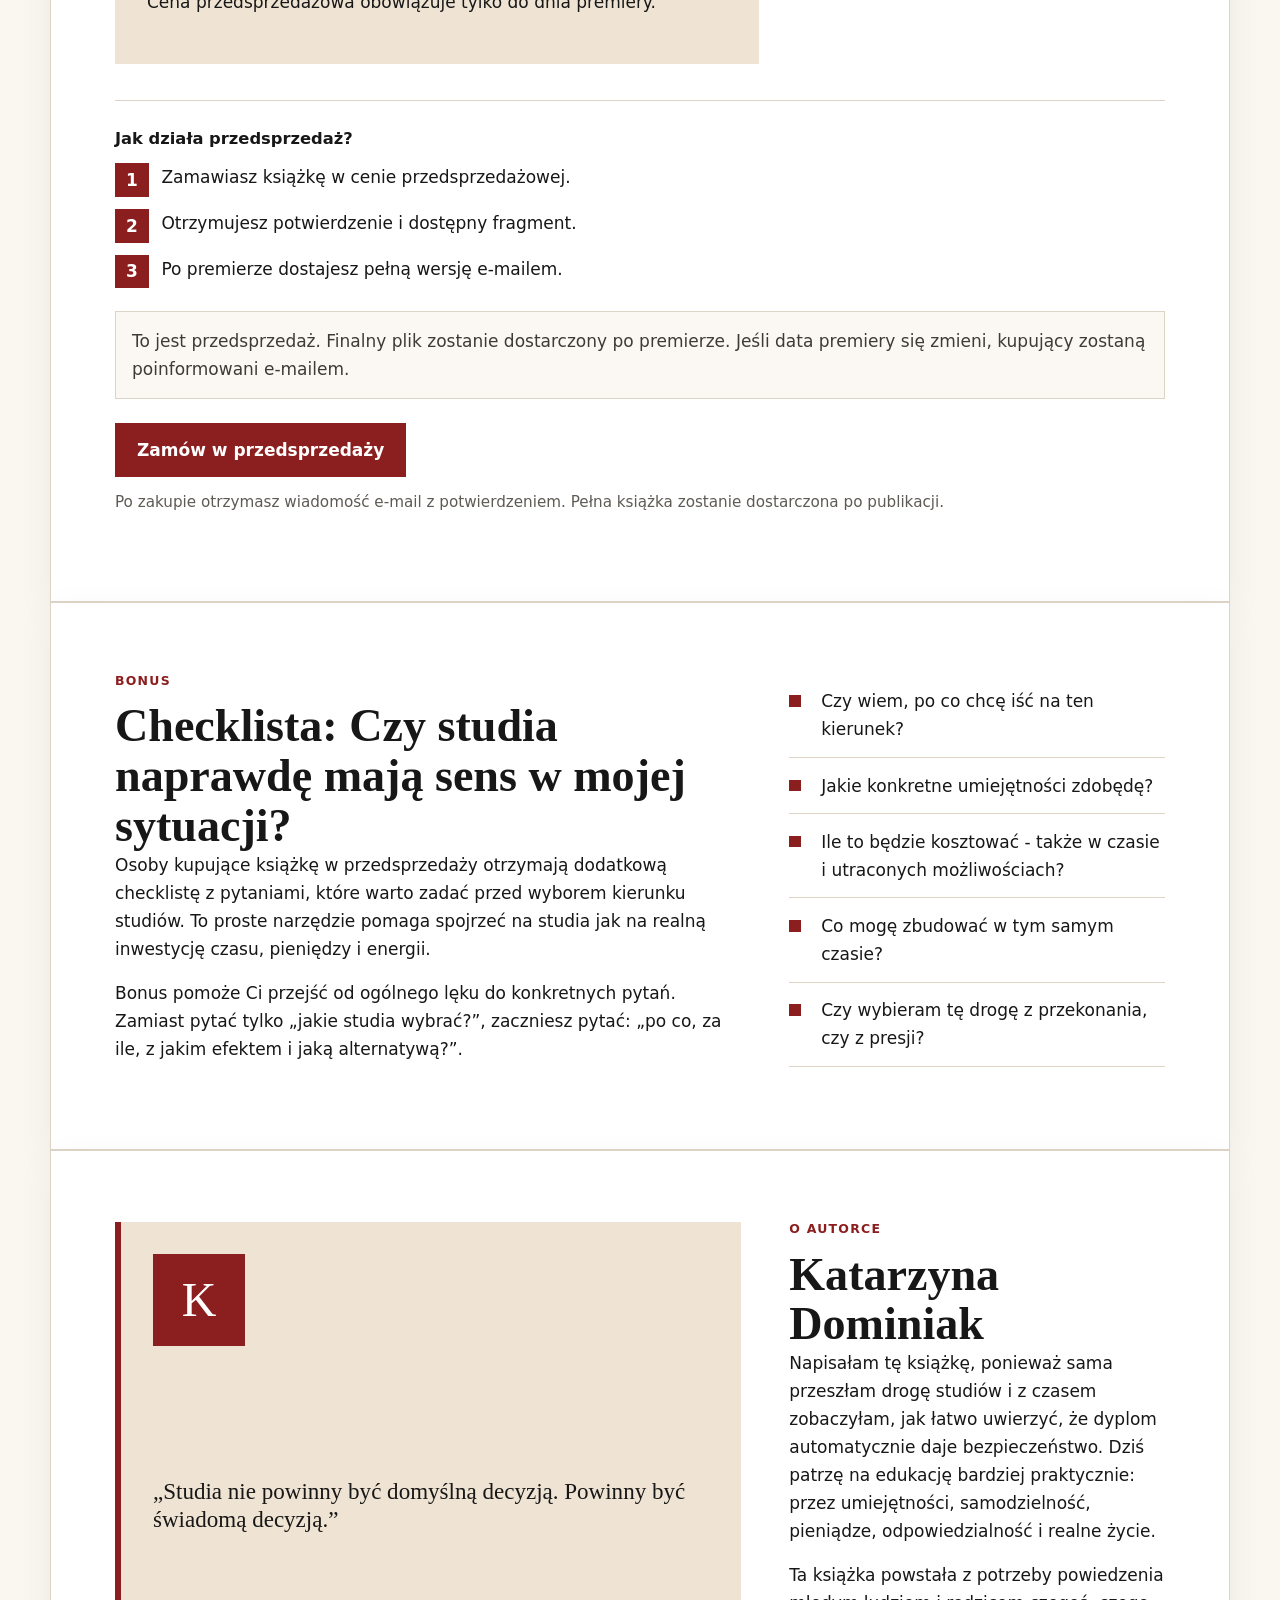
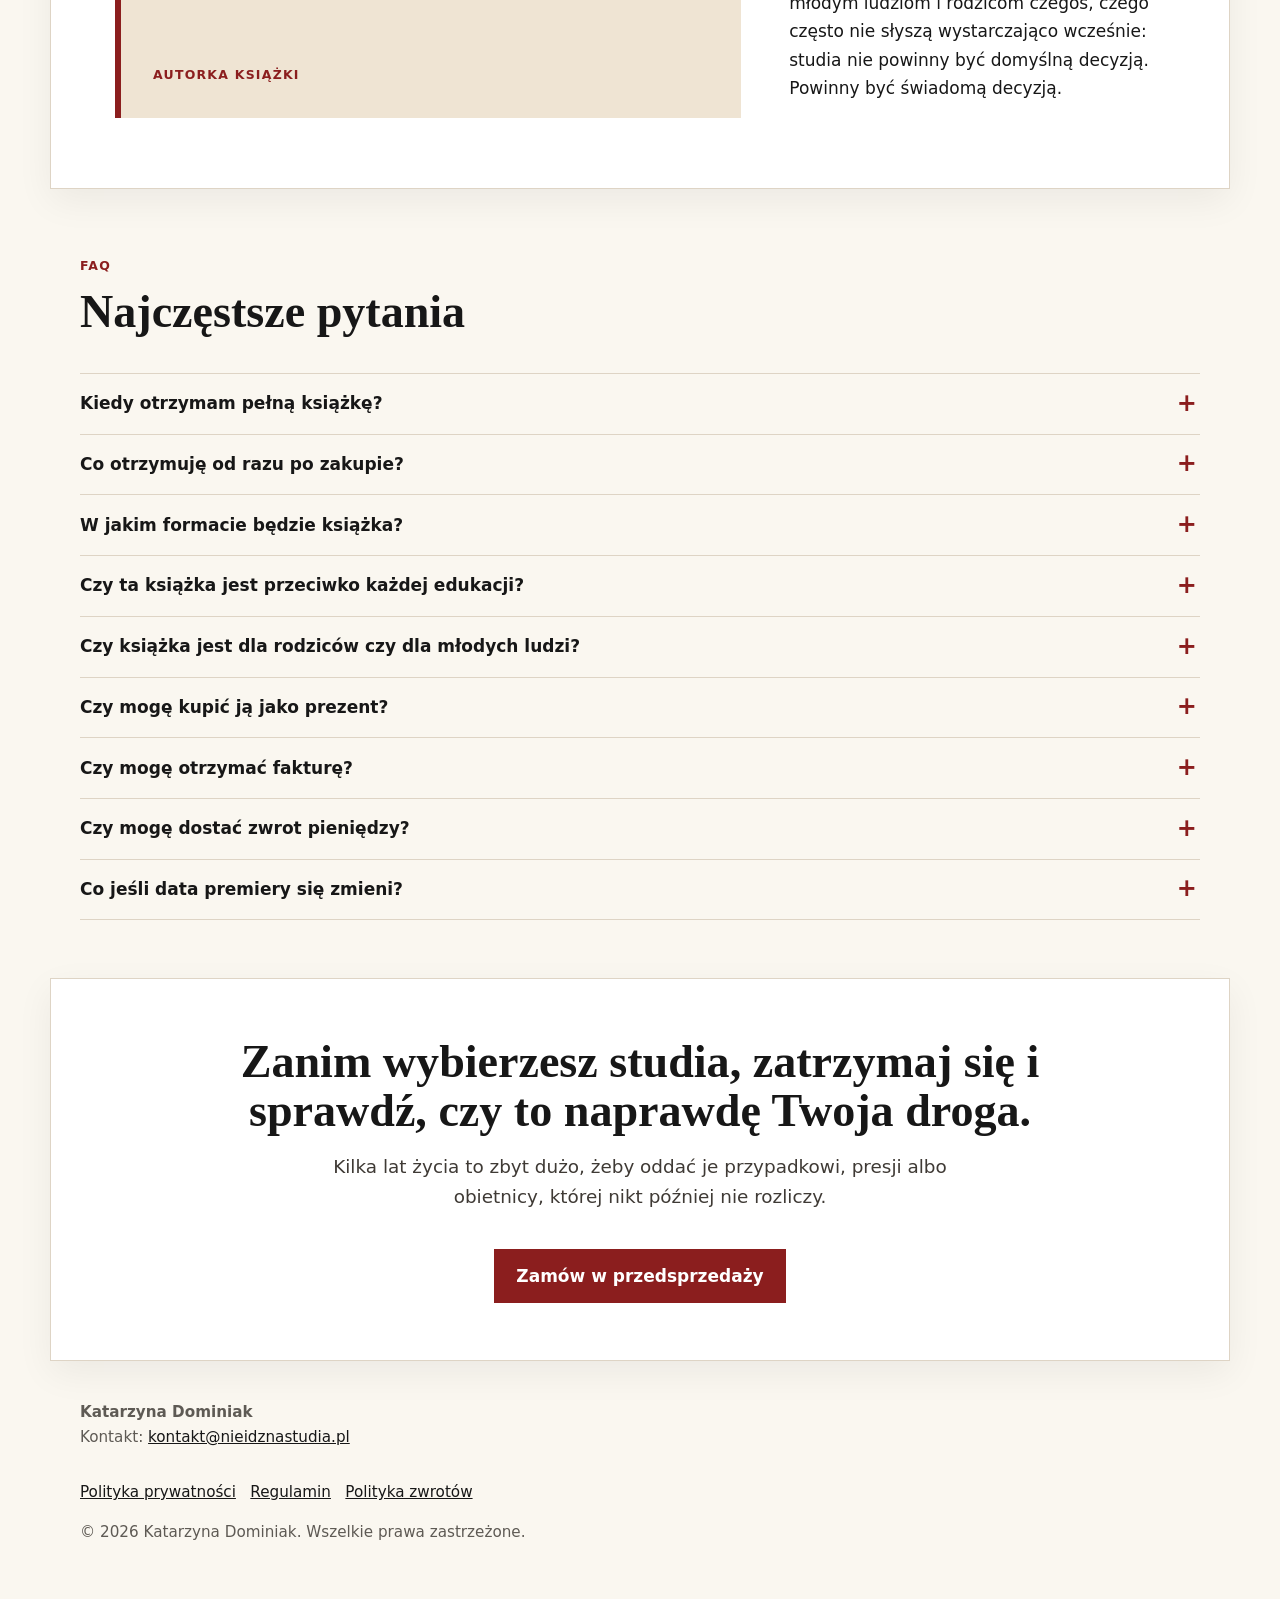
==== commit 1abd79a0: "Bust cover image cache" ====
--- a/index.html
+++ b/index.html
@@ -12,13 +12,13 @@
     <meta property="og:title" content="Nie idź na studia - książka o świadomym wyborze studiów">
     <meta property="og:description" content="Książka dla młodych ludzi i rodziców, którzy chcą świadomie zdecydować, czy studia naprawdę mają sens - zanim wybiorą je z presji, prestiżu albo braku planu.">
     <meta property="og:url" content="https://nieidznastudia.pl/">
-    <meta property="og:image" content="https://nieidznastudia.pl/resources/cover.png">
+    <meta property="og:image" content="https://nieidznastudia.pl/resources/cover.png?v=20260530">
     <meta property="og:image:alt" content="Okładka książki Nie idź na studia autorstwa Katarzyny Dominiak">
     <meta property="og:locale" content="pl_PL">
     <meta name="twitter:card" content="summary_large_image">
     <meta name="twitter:title" content="Nie idź na studia - książka o świadomym wyborze studiów">
     <meta name="twitter:description" content="Książka dla młodych ludzi i rodziców, którzy chcą świadomie zdecydować, czy studia naprawdę mają sens - zanim wybiorą je z presji, prestiżu albo braku planu.">
-    <meta name="twitter:image" content="https://nieidznastudia.pl/resources/cover.png">
+    <meta name="twitter:image" content="https://nieidznastudia.pl/resources/cover.png?v=20260530">
     <meta name="twitter:image:alt" content="Okładka książki Nie idź na studia autorstwa Katarzyny Dominiak">
     <link rel="stylesheet" href="styles.css">
   </head>
@@ -47,7 +47,7 @@
           <p class="small-note hero-note">To jest przedsprzedaż. Pełna wersja książki zostanie wysłana e-mailem po premierze. Przed zakupem możesz przeczytać fragment.</p>
         </div>
         <div class="hero__cover">
-          <img src="resources/cover.png" alt="Okładka książki Nie idź na studia autorstwa Katarzyny Dominiak" width="520" height="720" fetchpriority="high" decoding="async">
+          <img src="resources/cover.png?v=20260530" alt="Okładka książki Nie idź na studia autorstwa Katarzyny Dominiak" width="520" height="720" fetchpriority="high" decoding="async">
         </div>
       </section>
 
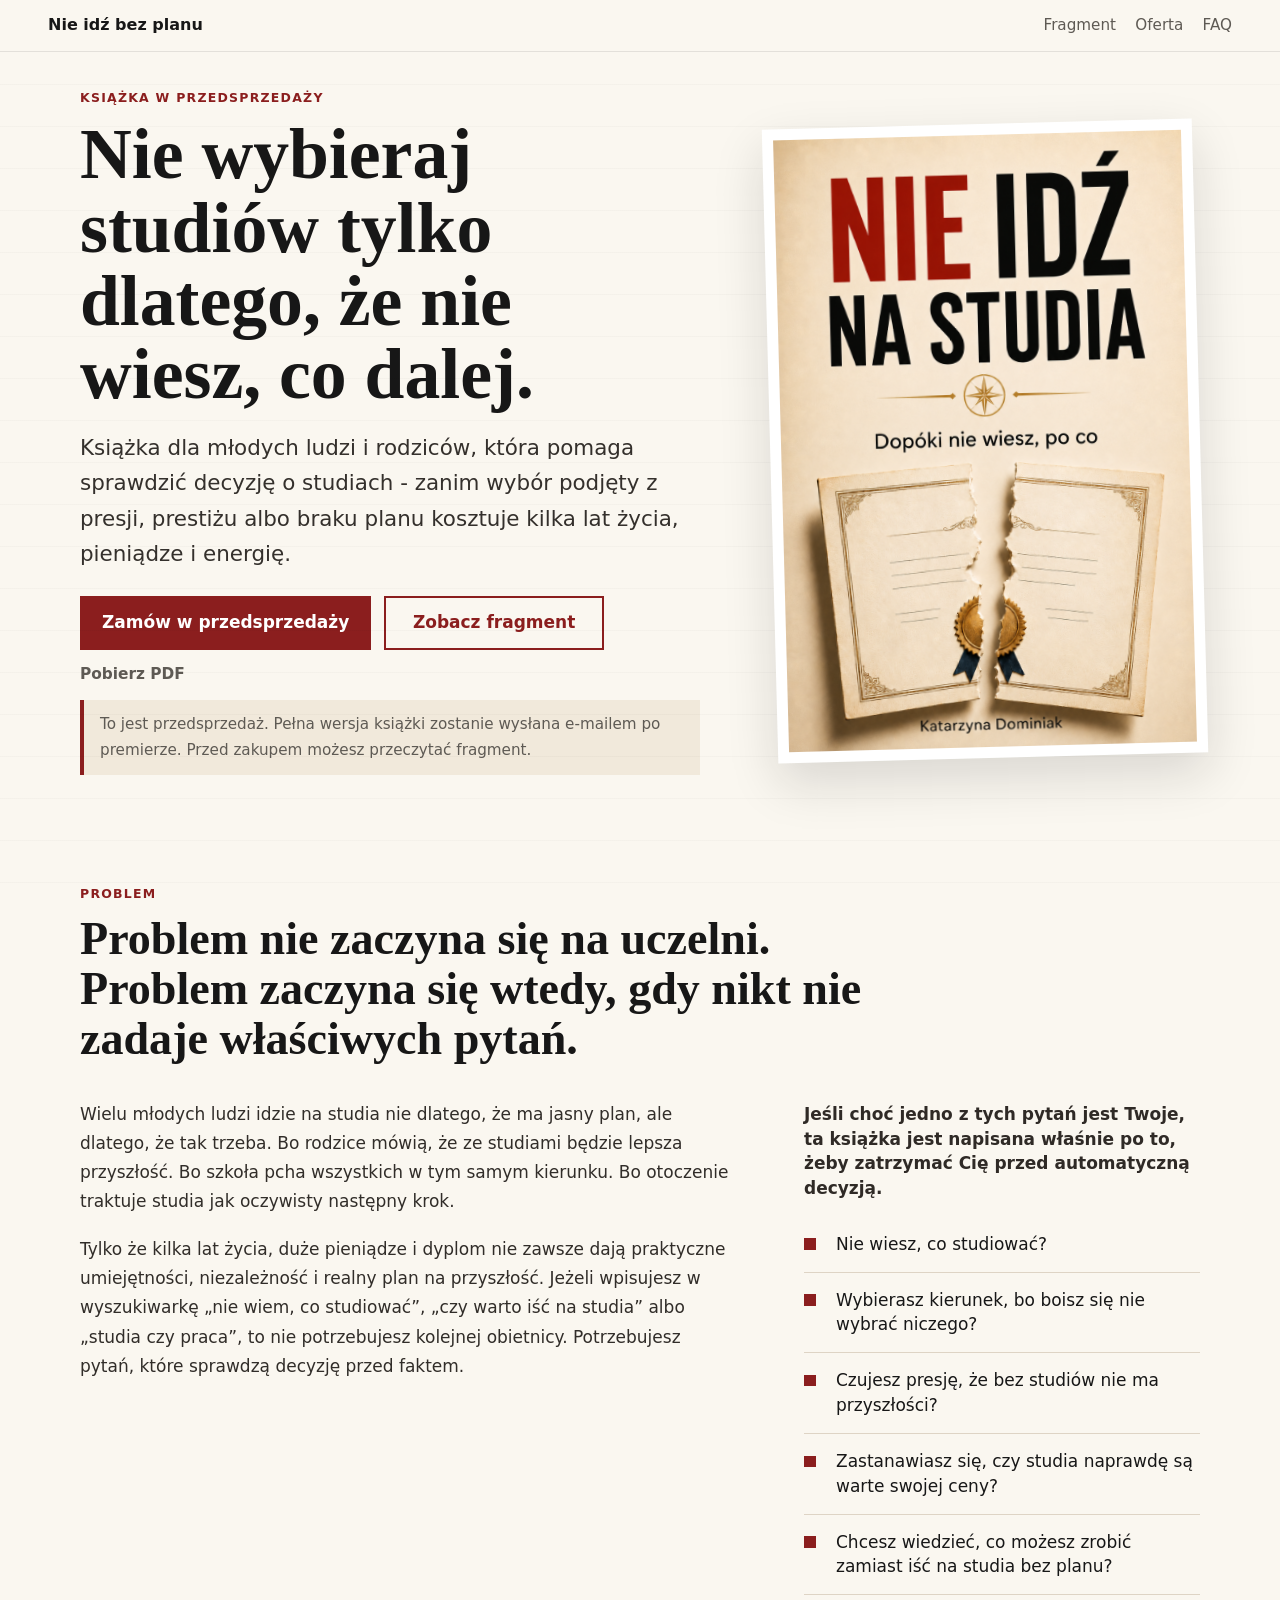
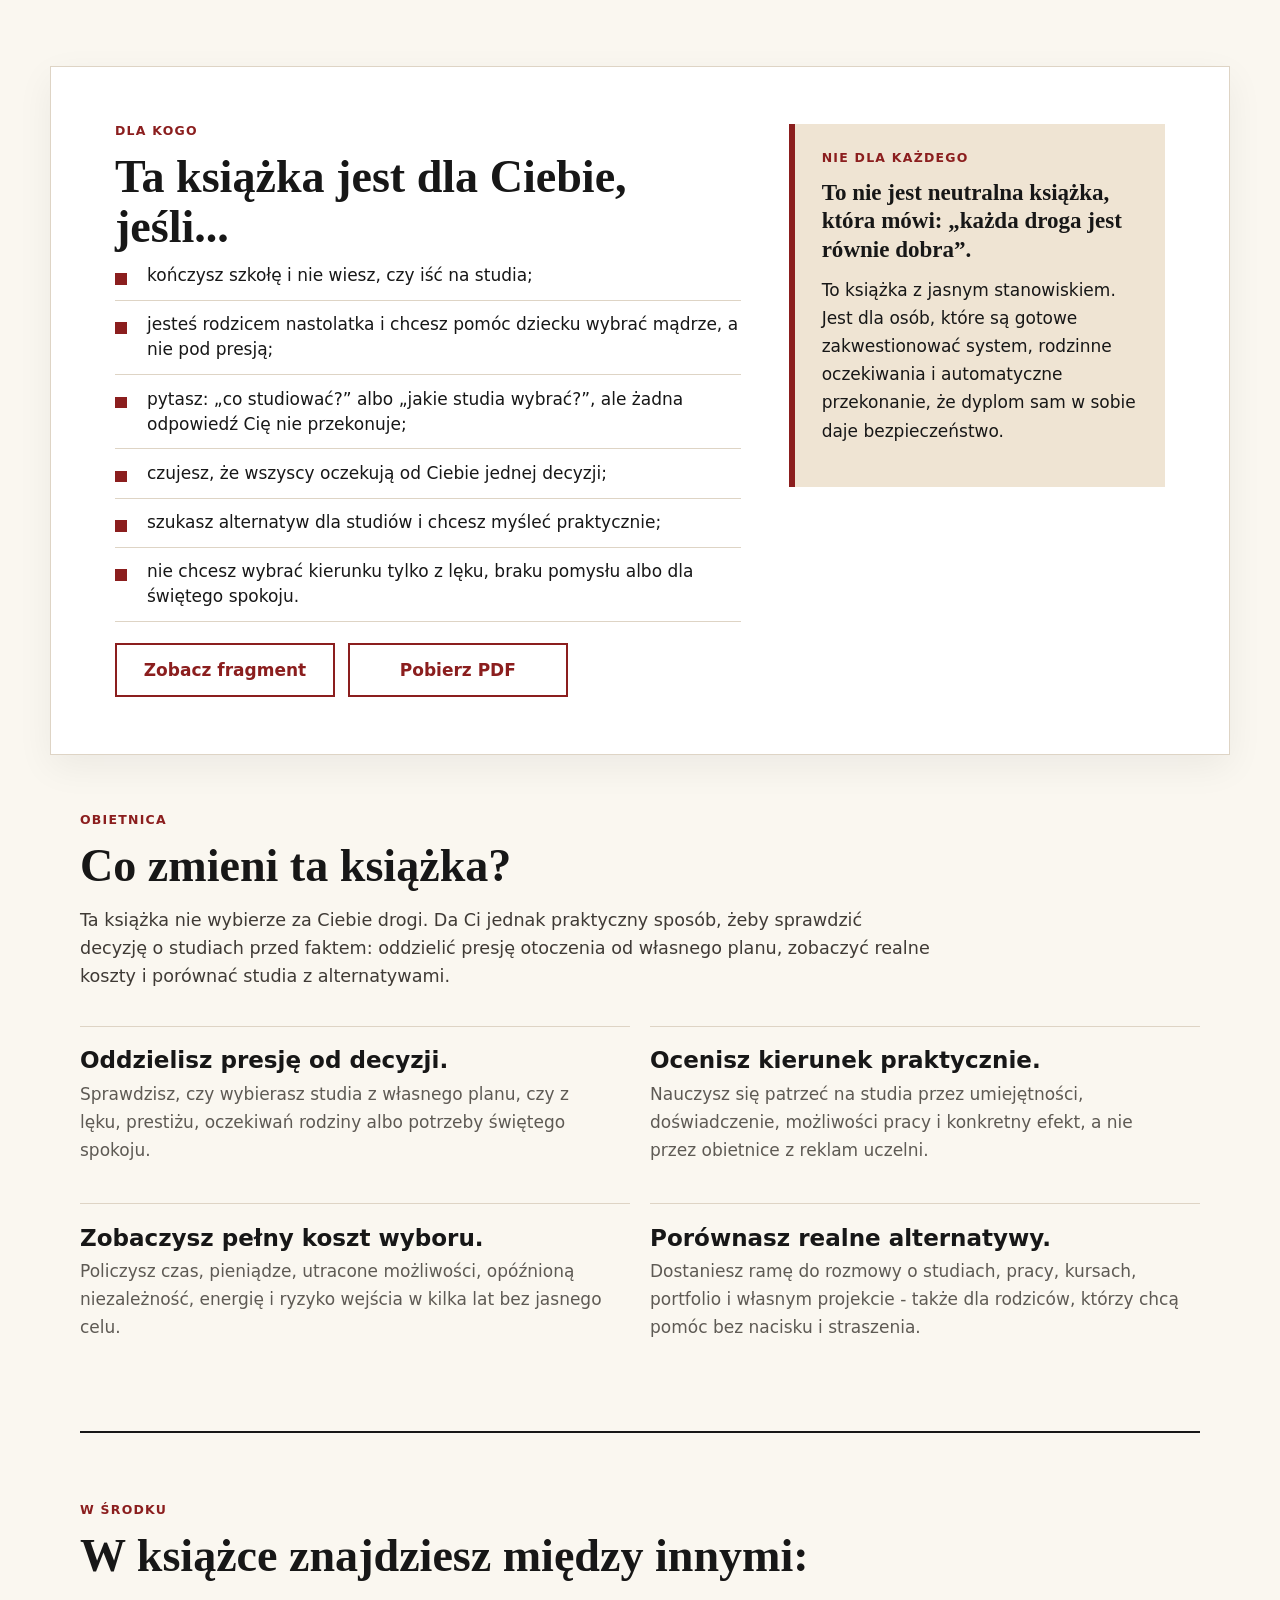
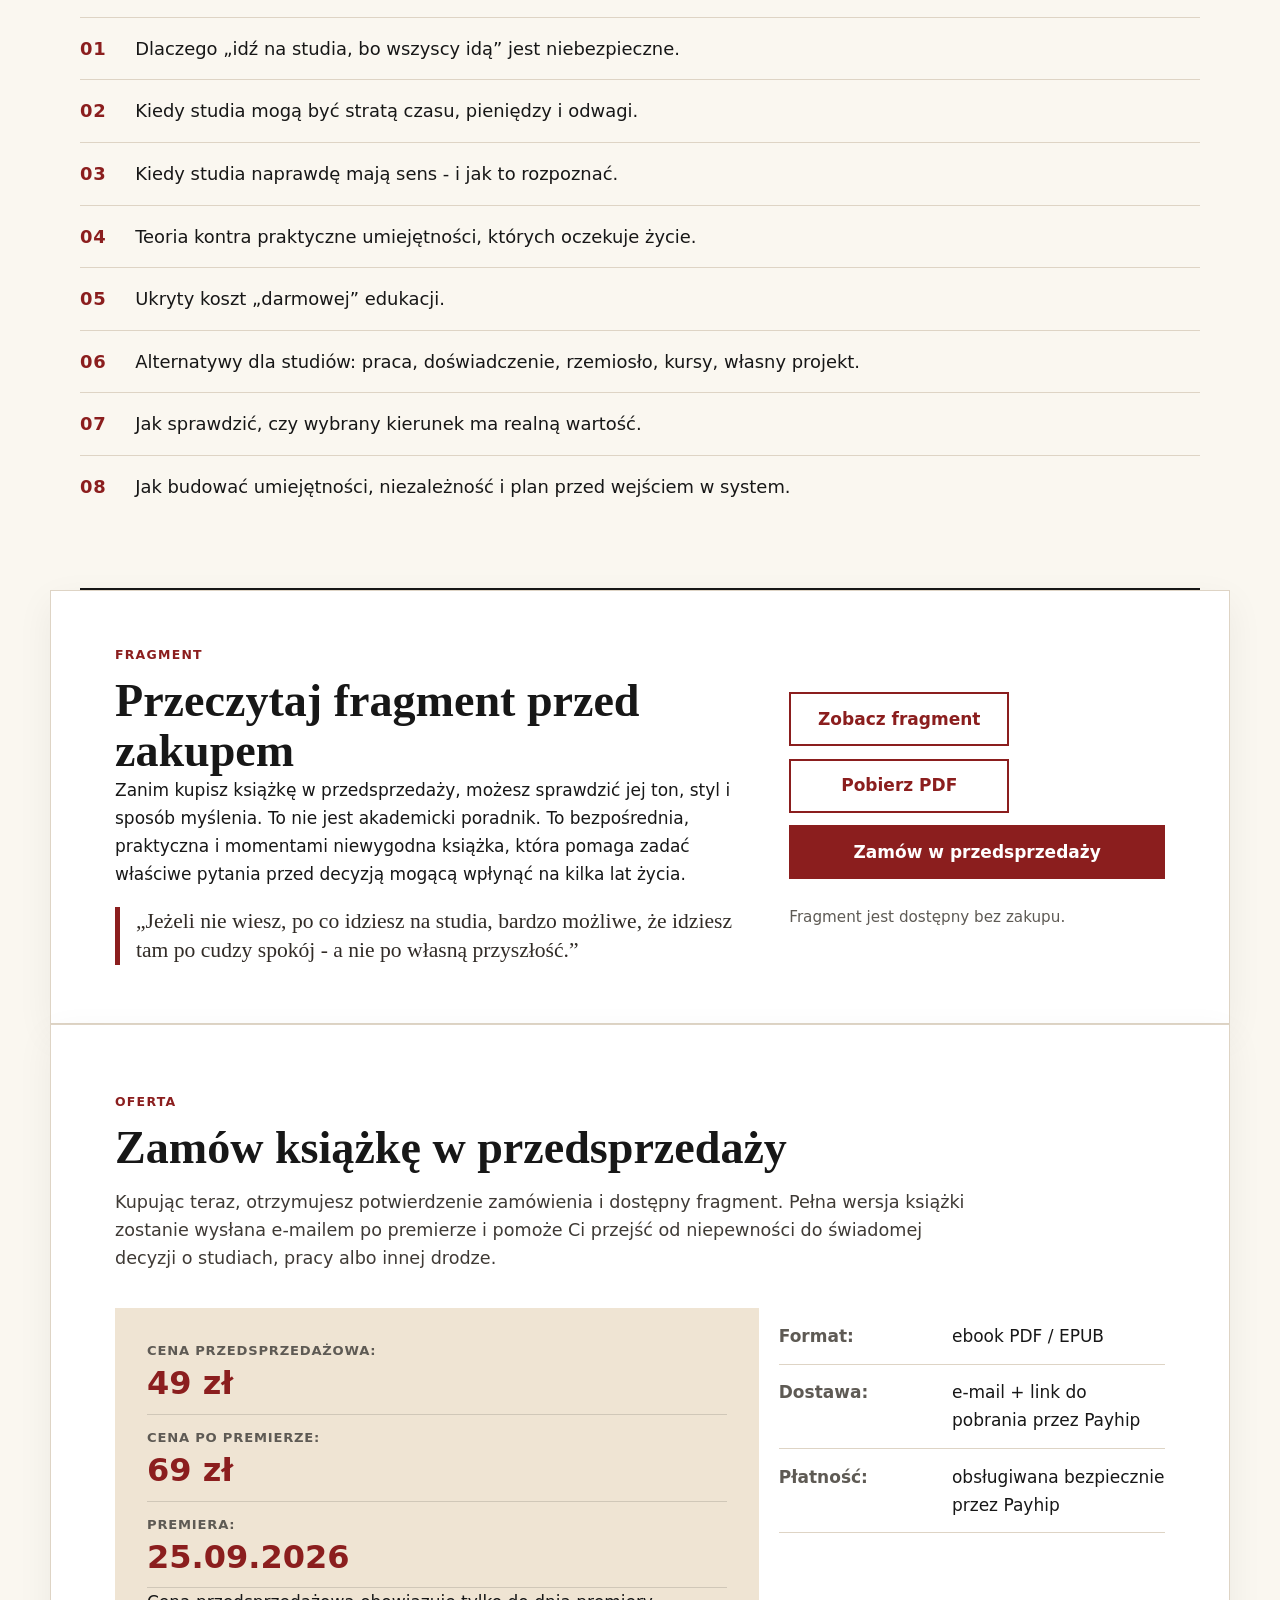
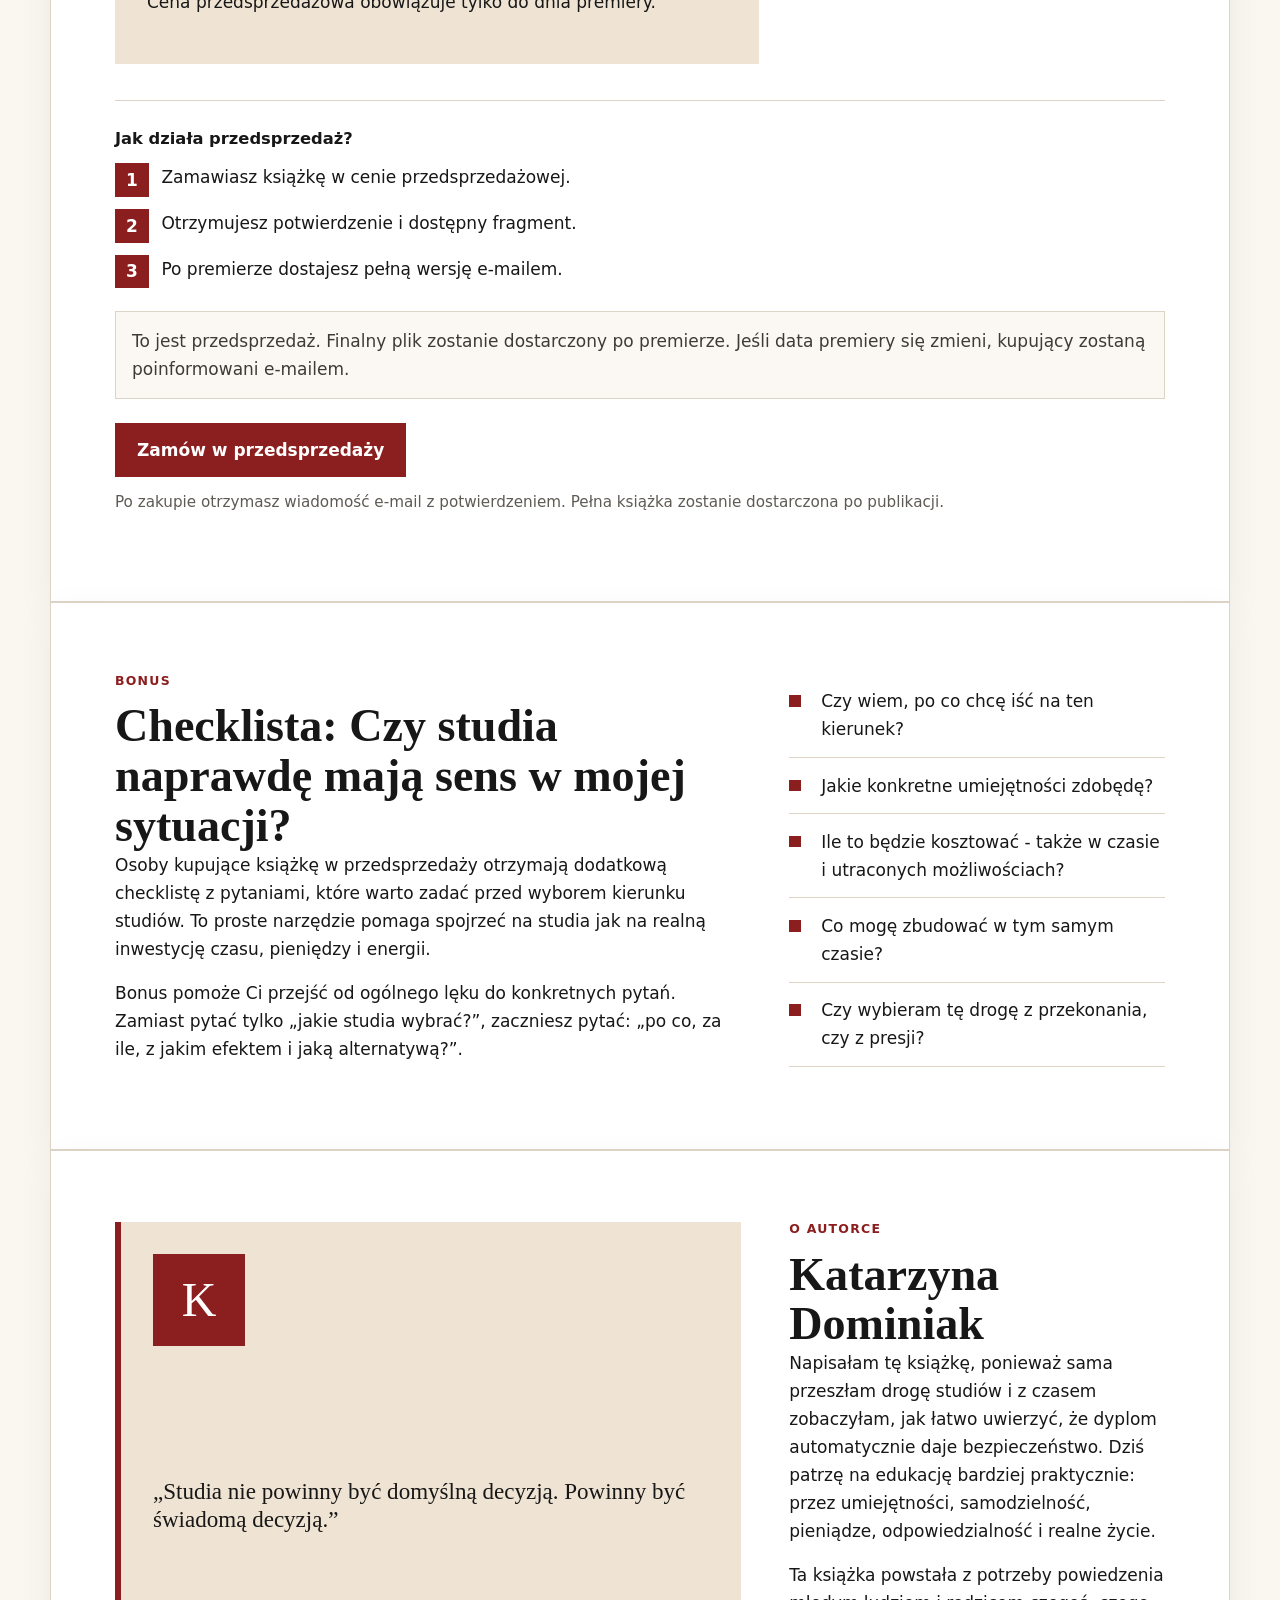
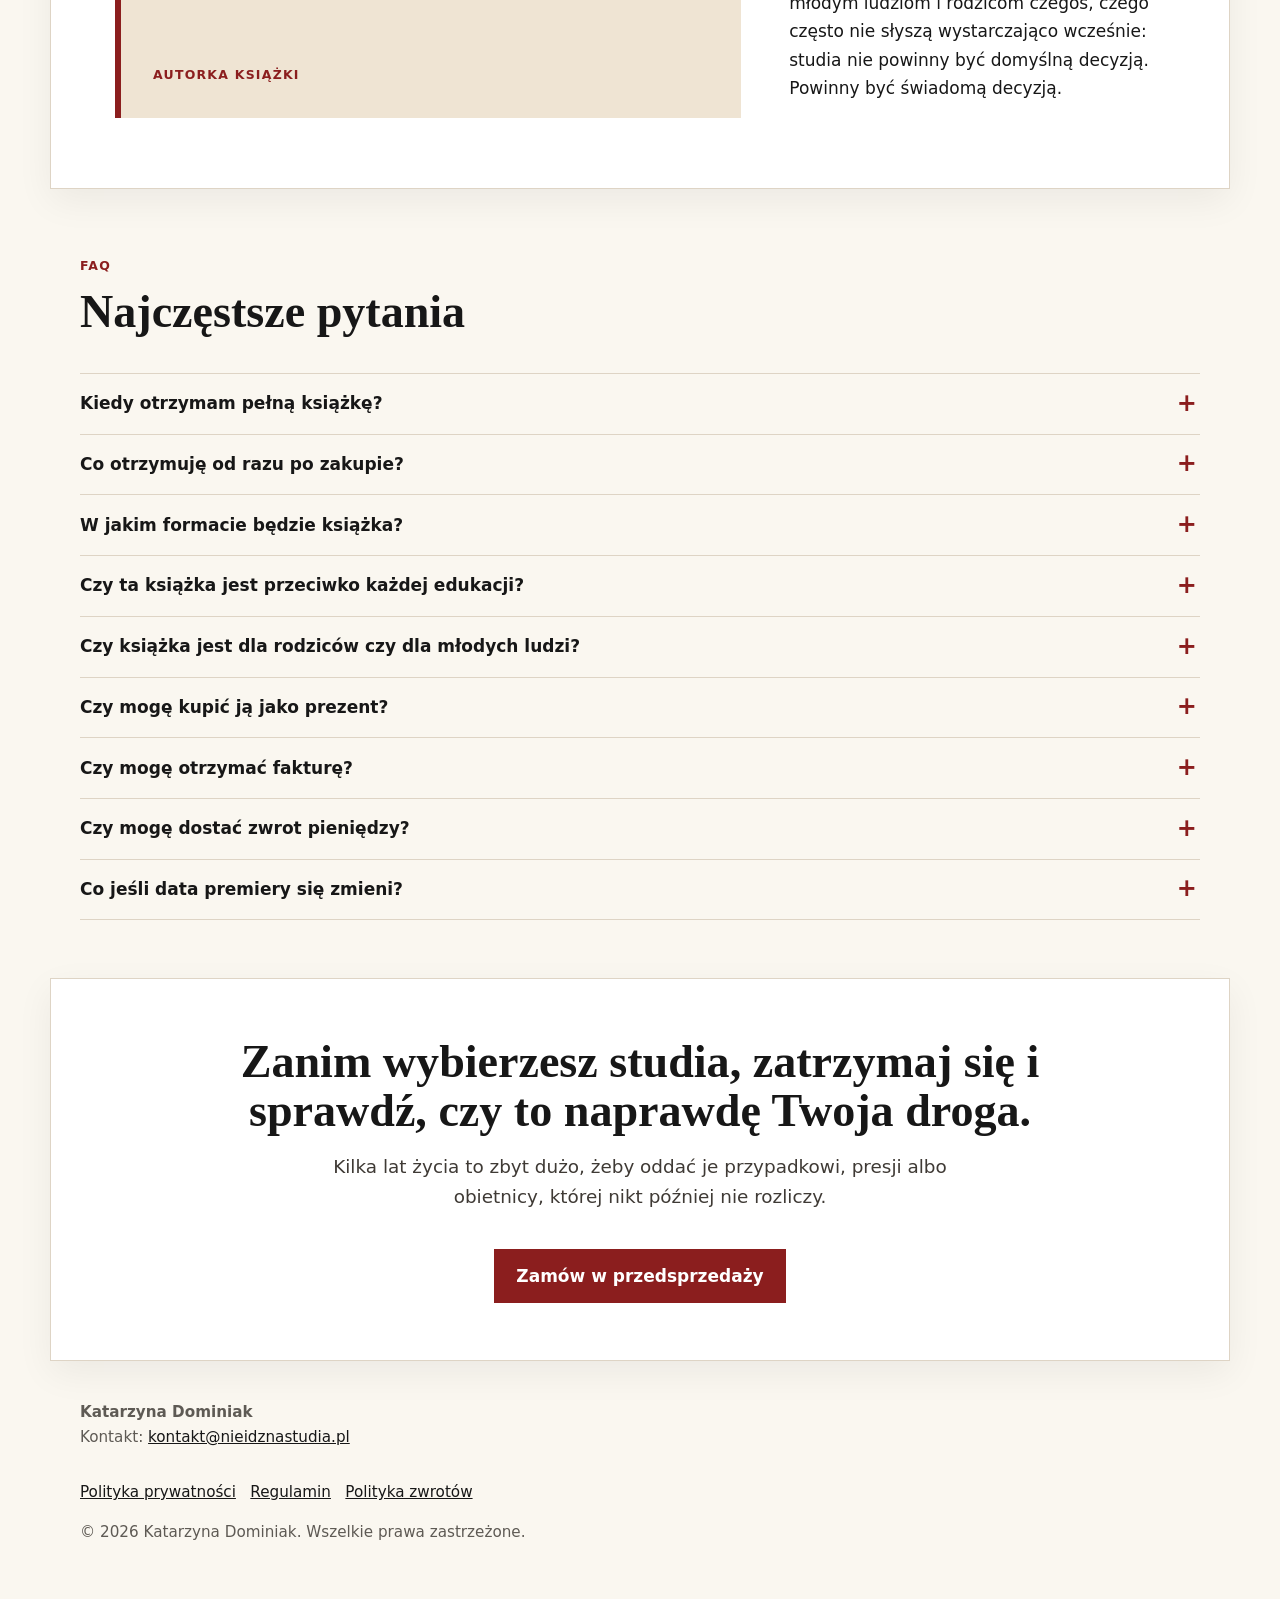
==== commit 31df74a5: "Update book premiere date to September 2026" ====
--- a/index.html
+++ b/index.html
@@ -1,6 +1,15 @@
 <!doctype html>
 <html lang="pl">
   <head>
+    <!-- Google tag (gtag.js) -->
+    <script async src="https://www.googletagmanager.com/gtag/js?id=AW-18199930711"></script>
+    <script>
+      window.dataLayer = window.dataLayer || [];
+      function gtag(){dataLayer.push(arguments);}
+      gtag('js', new Date());
+
+      gtag('config', 'AW-18199930711');
+    </script>
     <meta charset="utf-8">
     <meta name="viewport" content="width=device-width, initial-scale=1">
     <title>Nie idź na studia - książka o świadomym wyborze studiów</title>
@@ -40,7 +49,7 @@
           <h1>Nie wybieraj studiów tylko dlatego, że nie wiesz, <span class="text-nowrap">co dalej.</span></h1>
           <p class="hero__lead">Książka dla młodych ludzi i rodziców, która pomaga sprawdzić decyzję o studiach - zanim wybór podjęty z presji, prestiżu albo braku planu kosztuje kilka lat życia, pieniądze i energię.</p>
           <div class="button-row">
-            <a class="button button--primary" href="https://payhip.com/b/IubtB" target="_blank" rel="noopener noreferrer">Zamów w przedsprzedaży</a>
+            <a class="button button--primary" href="https://payhip.com/b/IubtB" target="_blank" rel="noopener noreferrer" data-conversion="purchase">Zamów w przedsprzedaży</a>
             <a class="button button--secondary" href="/nie-idz-na-studia-bezplatny-fragment.pdf" target="_blank" rel="noopener noreferrer">Zobacz fragment</a>
           </div>
           <a class="text-download-link" href="/nie-idz-na-studia-bezplatny-fragment.pdf" download>Pobierz PDF</a>
@@ -143,7 +152,7 @@
             <a class="button button--secondary" href="/nie-idz-na-studia-bezplatny-fragment.pdf" target="_blank" rel="noopener noreferrer">Zobacz fragment</a>
             <a class="button button--secondary" href="/nie-idz-na-studia-bezplatny-fragment.pdf" download>Pobierz PDF</a>
           </div>
-          <a class="button button--primary" href="https://payhip.com/b/IubtB" target="_blank" rel="noopener noreferrer">Zamów w przedsprzedaży</a>
+          <a class="button button--primary" href="https://payhip.com/b/IubtB" target="_blank" rel="noopener noreferrer" data-conversion="purchase">Zamów w przedsprzedaży</a>
           <p class="small-note">Fragment jest dostępny bez zakupu.</p>
         </div>
       </section>
@@ -158,7 +167,7 @@
           <div class="price-panel">
             <div class="price-row"><span>Cena przedsprzedażowa:</span><strong>49 zł</strong></div>
             <div class="price-row"><span>Cena po premierze:</span><strong>69 zł</strong></div>
-            <div class="price-row"><span>Premiera:</span><strong>25.06.2026</strong></div>
+            <div class="price-row"><span>Premiera:</span><strong>25.09.2026</strong></div>
             <p>Cena przedsprzedażowa obowiązuje tylko do dnia premiery.</p>
           </div>
           <dl class="details-list">
@@ -176,7 +185,7 @@
           </ol>
         </div>
         <p class="transparency-note">To jest przedsprzedaż. Finalny plik zostanie dostarczony po premierze. Jeśli data premiery się zmieni, kupujący zostaną poinformowani e-mailem.</p>
-        <a class="button button--primary button--wide" href="https://payhip.com/b/IubtB" target="_blank" rel="noopener noreferrer">Zamów w przedsprzedaży</a>
+        <a class="button button--primary button--wide" href="https://payhip.com/b/IubtB" target="_blank" rel="noopener noreferrer" data-conversion="purchase">Zamów w przedsprzedaży</a>
         <p class="small-note">Po zakupie otrzymasz wiadomość e-mail z potwierdzeniem. Pełna książka zostanie dostarczona po publikacji.</p>
       </section>
 
@@ -218,7 +227,7 @@
         <div class="faq-list">
           <div class="faq-item">
             <button class="faq-question" type="button" aria-expanded="false">Kiedy otrzymam pełną książkę?</button>
-            <div class="faq-answer"><p>Pełna wersja książki zostanie wysłana e-mailem po premierze: 25.06.2026. Jeśli termin się zmieni, kupujący zostaną poinformowani e-mailem.</p></div>
+            <div class="faq-answer"><p>Pełna wersja książki zostanie wysłana e-mailem po premierze: 25.09.2026. Jeśli termin się zmieni, kupujący zostaną poinformowani e-mailem.</p></div>
           </div>
           <div class="faq-item">
             <button class="faq-question" type="button" aria-expanded="false">Co otrzymuję od razu po zakupie?</button>
@@ -258,7 +267,7 @@
       <section class="section final-cta">
         <h2>Zanim wybierzesz studia, zatrzymaj się i sprawdź, czy to naprawdę Twoja droga.</h2>
         <p>Kilka lat życia to zbyt dużo, żeby oddać je przypadkowi, presji albo obietnicy, której nikt później nie rozliczy.</p>
-        <a class="button button--primary" href="https://payhip.com/b/IubtB" target="_blank" rel="noopener noreferrer">Zamów w przedsprzedaży</a>
+        <a class="button button--primary" href="https://payhip.com/b/IubtB" target="_blank" rel="noopener noreferrer" data-conversion="purchase">Zamów w przedsprzedaży</a>
       </section>
     </main>
 
